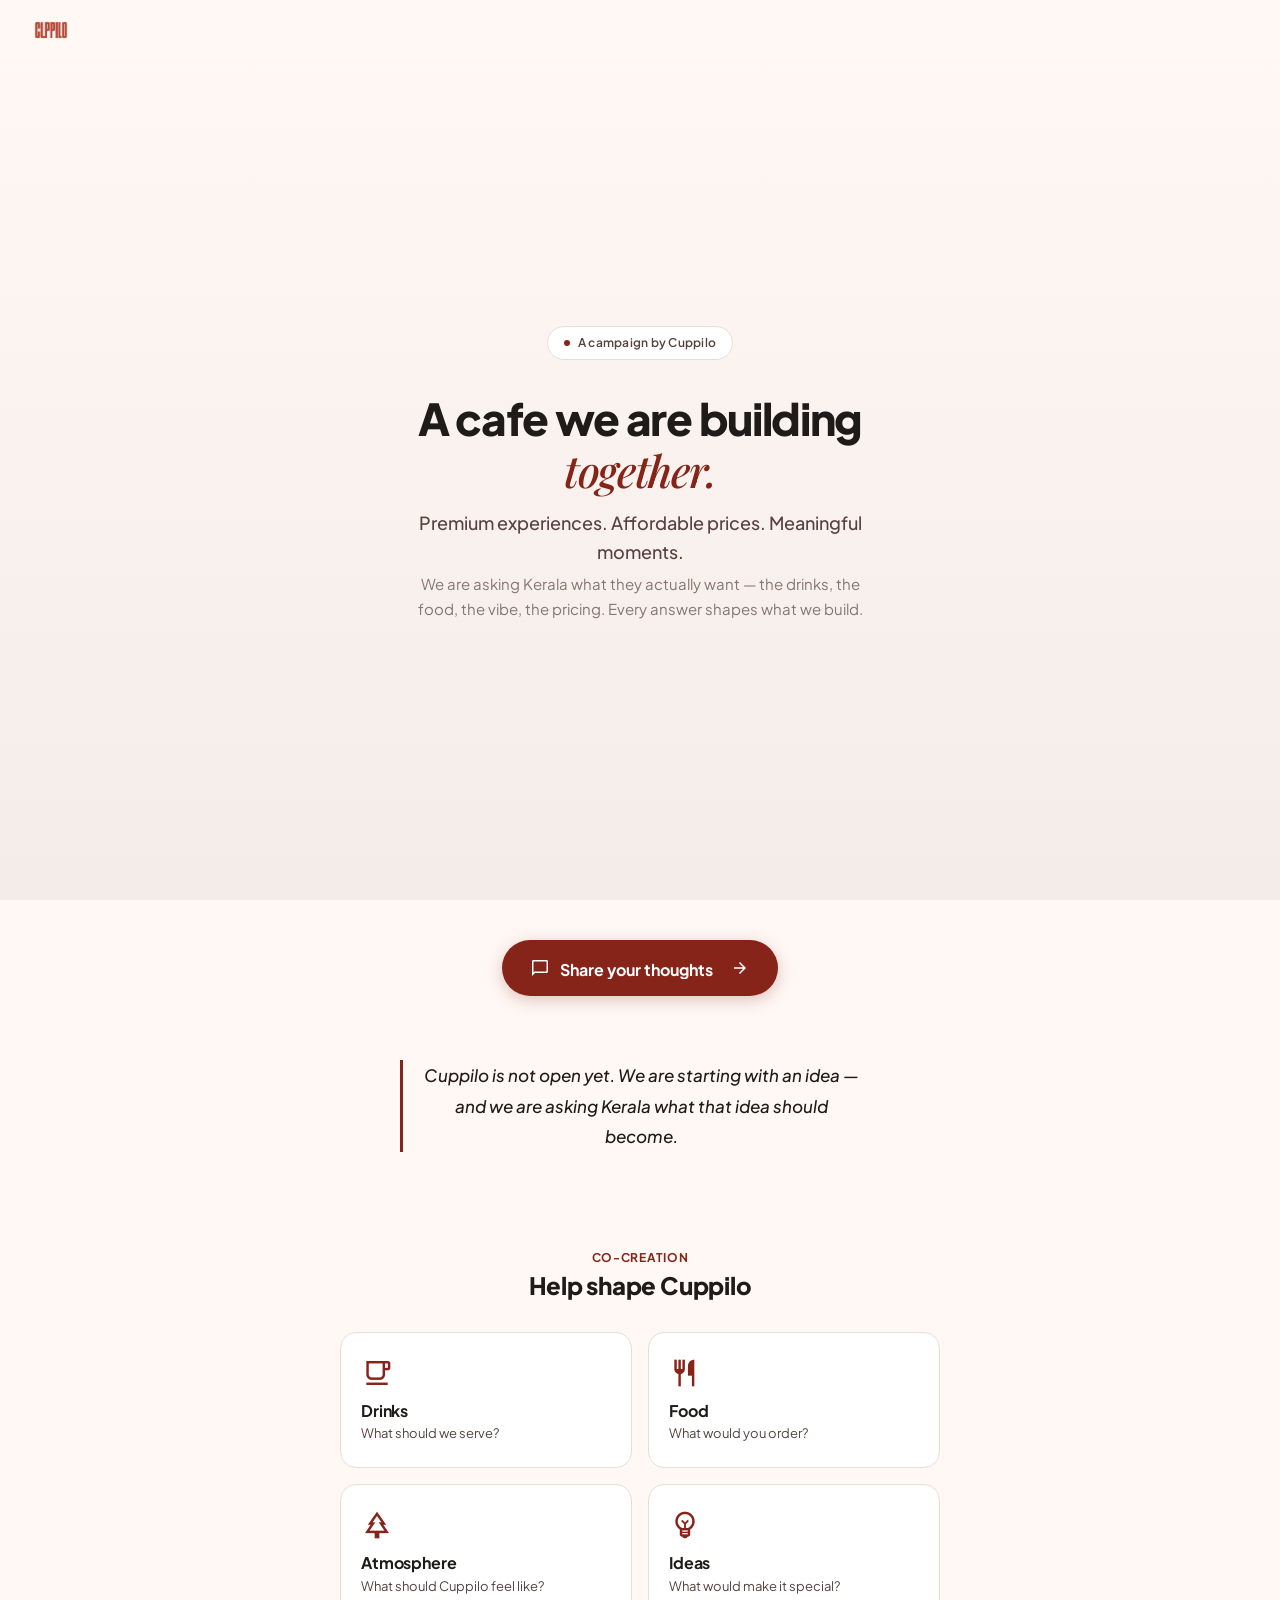
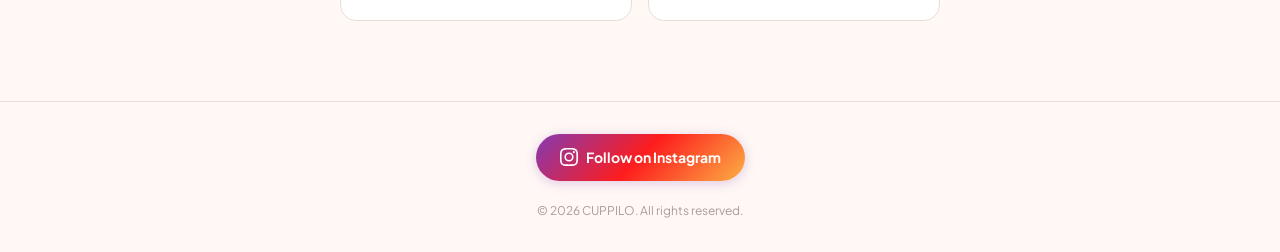
==== index.html @ 625828f6 "Add rotating CTA button, replace all emojis with Material Symbols - Rotating text CTA between hero a" ====
<!DOCTYPE html>
<html lang="en">
<head>
  <meta charset="utf-8"/>
  <meta name="viewport" content="width=device-width, initial-scale=1.0"/>
  <title>CUPPILO — A cafe we are building together</title>
  <meta name="description" content="Cuppilo is not open yet. We are building Kerala's first community-shaped cafe. Share your idea in 2 minutes."/>
  <meta name="robots" content="index, follow"/>
  <link rel="canonical" href="https://cuppilo.in/"/>
  <meta name="theme-color" content="#872419"/>
  <link rel="icon" type="image/svg+xml" href="img/favicon.svg"/>
  <meta property="og:type" content="website"/>
  <meta property="og:url" content="https://cuppilo.in/"/>
  <meta property="og:title" content="CUPPILO — A cafe we are building together"/>
  <meta property="og:description" content="We are building Kerala's first community-shaped cafe. Share your idea in 2 minutes."/>
  <meta property="og:site_name" content="CUPPILO"/>
  <meta name="twitter:card" content="summary"/>
  <link rel="stylesheet" href="css/styles.css"/>

  <!-- Google Analytics 4 — Replace G-XXXXXXXXXX with your GA4 Measurement ID -->
  <!-- <script async src="https://www.googletagmanager.com/gtag/js?id=G-XXXXXXXXXX"></script>
  <script>
    window.dataLayer = window.dataLayer || [];
    function gtag(){dataLayer.push(arguments);}
    gtag('js', new Date());
    gtag('config', 'G-XXXXXXXXXX');
  </script> -->
</head>
<body>

  <header class="topbar">
    <img src="img/logo.png" alt="CUPPILO" class="topbar-logo"/>
  </header>

  <main>
    <!-- HERO -->
    <section class="hero">
      <div class="hero-inner">
        <div class="hero-badge">
          <span class="dot"></span>
          A campaign by Cuppilo
        </div>
        <h1>A cafe we are building <span class="accent">together.</span></h1>
        <p class="hero-sub">Premium experiences. Affordable prices. Meaningful moments.</p>
        <p class="hero-tagline">We are asking Kerala what they actually want — the drinks, the food, the vibe, the pricing. Every answer shapes what we build.</p>
      </div>
    </section>

    <!-- CTA ROTATE -->
    <section class="cta-section">
      <div class="container">
        <a href="#" class="cta-btn" id="cta-btn" target="_blank" rel="noopener">
          <span class="material-symbols-outlined cta-icon" id="cta-icon">lightbulb</span>
          <span class="cta-text-wrap">
            <span class="cta-text active" data-icon="lightbulb">Share your ideas</span>
            <span class="cta-text" data-icon="chat_bubble">Share your thoughts</span>
            <span class="cta-text" data-icon="timer">Complete in 2 min</span>
          </span>
          <span class="material-symbols-outlined cta-arrow">arrow_forward</span>
        </a>
      </div>
    </section>

    <!-- WHY -->
    <section class="why">
      <div class="container">
        <div class="why-quote">
          <blockquote>Cuppilo is not open yet. We are starting with an idea — and we are asking Kerala what that idea should become.</blockquote>
        </div>
      </div>
    </section>

    <!-- HELP SHAPE IT -->
    <section class="cards">
      <div class="container">
        <div class="cards-header">
          <span>Co-Creation</span>
          <h2>Help shape Cuppilo</h2>
        </div>
        <div class="cards-grid">
          <div class="card">
            <span class="material-symbols-outlined card-icon">local_cafe</span>
            <h3>Drinks</h3>
            <p>What should we serve?</p>
          </div>
          <div class="card">
            <span class="material-symbols-outlined card-icon">restaurant</span>
            <h3>Food</h3>
            <p>What would you order?</p>
          </div>
          <div class="card">
            <span class="material-symbols-outlined card-icon">park</span>
            <h3>Atmosphere</h3>
            <p>What should Cuppilo feel like?</p>
          </div>
          <div class="card">
            <span class="material-symbols-outlined card-icon">emoji_objects</span>
            <h3>Ideas</h3>
            <p>What would make it special?</p>
          </div>
        </div>
      </div>
    </section>
  </main>

  <footer class="footer">
    <div class="container">
      <a href="https://www.instagram.com/cuppilo.campaign" class="footer-insta" target="_blank" rel="noopener">
        <svg viewBox="0 0 24 24" xmlns="http://www.w3.org/2000/svg"><path d="M12 2.163c3.204 0 3.584.012 4.85.07 3.252.148 4.771 1.691 4.919 4.919.058 1.265.069 1.645.069 4.849 0 3.205-.012 3.584-.069 4.849-.149 3.225-1.664 4.771-4.919 4.919-1.266.058-1.644.07-4.85.07-3.204 0-3.584-.012-4.849-.07-3.26-.149-4.771-1.699-4.919-4.92-.058-1.265-.07-1.644-.07-4.849 0-3.204.013-3.583.07-4.849.149-3.227 1.664-4.771 4.919-4.919 1.266-.057 1.645-.069 4.849-.069zM12 0C8.741 0 8.333.014 7.053.072 2.695.272.273 2.69.073 7.052.014 8.333 0 8.741 0 12c0 3.259.014 3.668.072 4.948.2 4.358 2.618 6.78 6.98 6.98C8.333 23.986 8.741 24 12 24c3.259 0 3.668-.014 4.948-.072 4.354-.2 6.782-2.618 6.979-6.98.059-1.28.073-1.689.073-4.948 0-3.259-.014-3.667-.072-4.947-.196-4.354-2.617-6.78-6.979-6.98C15.668.014 15.259 0 12 0zm0 5.838a6.162 6.162 0 100 12.324 6.162 6.162 0 000-12.324zM12 16a4 4 0 110-8 4 4 0 010 8zm6.406-11.845a1.44 1.44 0 100 2.881 1.44 1.44 0 000-2.881z"/></svg>
        Follow on Instagram
      </a>
      <p>&copy; 2026 CUPPILO. All rights reserved.</p>
    </div>
  </footer>

  <script>
    (function(){
      var phrases = document.querySelectorAll('.cta-text');
      var iconEl = document.getElementById('cta-icon');
      var current = 0;

      setInterval(function(){
        phrases[current].classList.remove('active');
        current = (current + 1) % phrases.length;
        phrases[current].classList.add('active');
        iconEl.textContent = phrases[current].getAttribute('data-icon');
      }, 2500);
    })();
  </script>

</body>
</html>
---- css/styles.css ----
/* CUPPILO Campaign — Landing Page Styles */
@import url('https://fonts.googleapis.com/css2?family=Playfair+Display:ital,wght@0,400;0,500;0,600;0,700;1,400;1,500&family=Plus+Jakarta+Sans:wght@400;500;600;700;800&display=swap');
@import url('https://fonts.googleapis.com/css2?family=Material+Symbols+Outlined:opsz,wght,FILL,GRAD@20..48,100..700,0..1,-50..200&display=swap');

*,*::before,*::after{box-sizing:border-box;margin:0;padding:0}
html{scroll-behavior:smooth;-webkit-text-size-adjust:100%}
body{font-family:'Plus Jakarta Sans',system-ui,sans-serif;line-height:1.6;-webkit-font-smoothing:antialiased;overflow-x:hidden;background:#fff8f5;color:#1e1b19}

:root{
  --primary:#872419;
  --primary-dark:#6d1d14;
  --cream:#F7F1E8;
  --brass:#D9A441;
  --charcoal:#1e1b19;
  --muted:#E7DFD5;
  --surface:#fff8f5;
  --surface-card:#ffffff;
  --on-p:#ffffff;
  --on-s:#1e1b19;
  --on-sv:#57423e;
}

h1,h2,h3{font-weight:700;letter-spacing:-0.01em;line-height:1.2}

.container{max-width:640px;margin:0 auto;padding:0 1.25rem}

/* ── TOP BAR ── */
.topbar{position:fixed;top:0;left:0;right:0;z-index:50;padding:1rem 1.25rem;display:flex;align-items:center;background:rgba(255,248,245,.85);backdrop-filter:blur(16px);-webkit-backdrop-filter:blur(16px)}
.topbar-logo{height:28px;width:auto}

/* ── HERO ── */
.hero{min-height:100vh;display:flex;align-items:center;justify-content:center;text-align:center;padding:5rem 1.25rem 2rem;background:linear-gradient(180deg,#fff8f5 0%,#f4ece8 100%)}
.hero-inner{max-width:480px;width:100%}
.hero-badge{display:inline-flex;align-items:center;gap:.5rem;padding:.375rem 1rem;border-radius:9999px;background:var(--surface-card);border:1px solid var(--muted);font-size:.75rem;font-weight:600;color:var(--on-sv);margin-bottom:2rem;letter-spacing:.02em}
.hero-badge .dot{width:6px;height:6px;border-radius:50%;background:var(--primary);animation:pulse 2s infinite}
@keyframes pulse{0%,100%{opacity:1}50%{opacity:.4}}
.hero h1{font-size:2.75rem;font-weight:800;letter-spacing:-.03em;color:var(--charcoal);margin-bottom:.75rem}
.hero h1 .accent{font-family:'Playfair Display',serif;font-style:italic;font-weight:500;color:var(--primary)}
.hero-sub{font-size:1.125rem;font-weight:500;color:var(--on-sv);margin-bottom:.25rem}
.hero-tagline{font-size:.9375rem;color:var(--on-sv);opacity:.7;line-height:1.7}

/* ── CTA ROTATE ── */
.cta-section{padding:2.5rem 1.25rem 1rem;text-align:center}
.cta-btn{display:inline-flex;align-items:center;gap:.625rem;padding:.875rem 1.75rem;border-radius:9999px;background:var(--primary);color:var(--on-p);font-weight:700;font-size:1rem;text-decoration:none;cursor:pointer;border:none;transition:all .2s;box-shadow:0 4px 16px rgba(135,36,25,.25);min-height:56px;font-family:inherit;position:relative;overflow:hidden}
.cta-btn:hover{background:var(--primary-dark);box-shadow:0 6px 24px rgba(135,36,25,.35);transform:translateY(-1px)}
.cta-btn:active{transform:scale(.97)}
.cta-icon{font-size:20px;transition:opacity .3s}
.cta-text-wrap{position:relative;height:1.4em;overflow:hidden;min-width:160px;text-align:left}
.cta-text{position:absolute;left:0;top:0;white-space:nowrap;opacity:0;transform:translateY(8px);transition:all .4s ease}
.cta-text.active{opacity:1;transform:translateY(0)}
.cta-arrow{font-size:20px}

/* ── WHY SECTION ── */
.why{padding:3rem 1.25rem;text-align:center}
.why-quote{position:relative;max-width:480px;margin:0 auto}
.why-quote blockquote{font-size:1.0625rem;font-weight:500;color:var(--on-s);line-height:1.8;font-style:italic;padding:0 1.25rem;border-left:3px solid var(--primary)}

/* ── CARDS SECTION ── */
.cards{padding:3rem 1.25rem 5rem}
.cards-header{text-align:center;margin-bottom:2rem}
.cards-header span{font-size:.75rem;font-weight:700;text-transform:uppercase;letter-spacing:.06em;color:var(--primary);display:block;margin-bottom:.25rem}
.cards-header h2{font-size:1.5rem;font-weight:800;color:var(--charcoal)}
.cards-grid{display:grid;grid-template-columns:1fr 1fr;gap:1rem}
.card{background:var(--surface-card);border-radius:1rem;padding:1.5rem 1.25rem;border:1px solid var(--muted);text-align:left;transition:all .3s}
.card:hover{box-shadow:0 8px 24px rgba(135,36,25,.1);transform:translateY(-2px)}
.card-icon{font-size:2rem;margin-bottom:.75rem;color:var(--primary);display:block}
.card h3{font-size:1rem;font-weight:700;color:var(--charcoal);margin-bottom:.25rem}
.card p{font-size:.8125rem;color:var(--on-sv);line-height:1.5}

/* ── FOOTER ── */
.footer{padding:2rem 1.25rem;text-align:center;border-top:1px solid var(--muted)}
.footer-insta{display:inline-flex;align-items:center;gap:.5rem;padding:.75rem 1.5rem;border-radius:9999px;background:linear-gradient(135deg,#833ab4,#fd1d1d,#fcb045);color:#fff;font-weight:700;font-size:.875rem;text-decoration:none;transition:all .2s;box-shadow:0 2px 12px rgba(131,58,180,.25)}
.footer-insta:hover{transform:translateY(-2px);box-shadow:0 4px 20px rgba(131,58,180,.35)}
.footer-insta svg{width:18px;height:18px;fill:#fff;flex-shrink:0}
.footer p{font-size:.75rem;color:var(--on-sv);opacity:.5;margin-top:1.25rem}

/* ── RESPONSIVE ── */
@media(max-width:480px){
  .hero{padding-top:4rem}
  .hero h1{font-size:2.25rem}
  .cards-grid{grid-template-columns:1fr}
  .cta-text-wrap{min-width:140px}
}
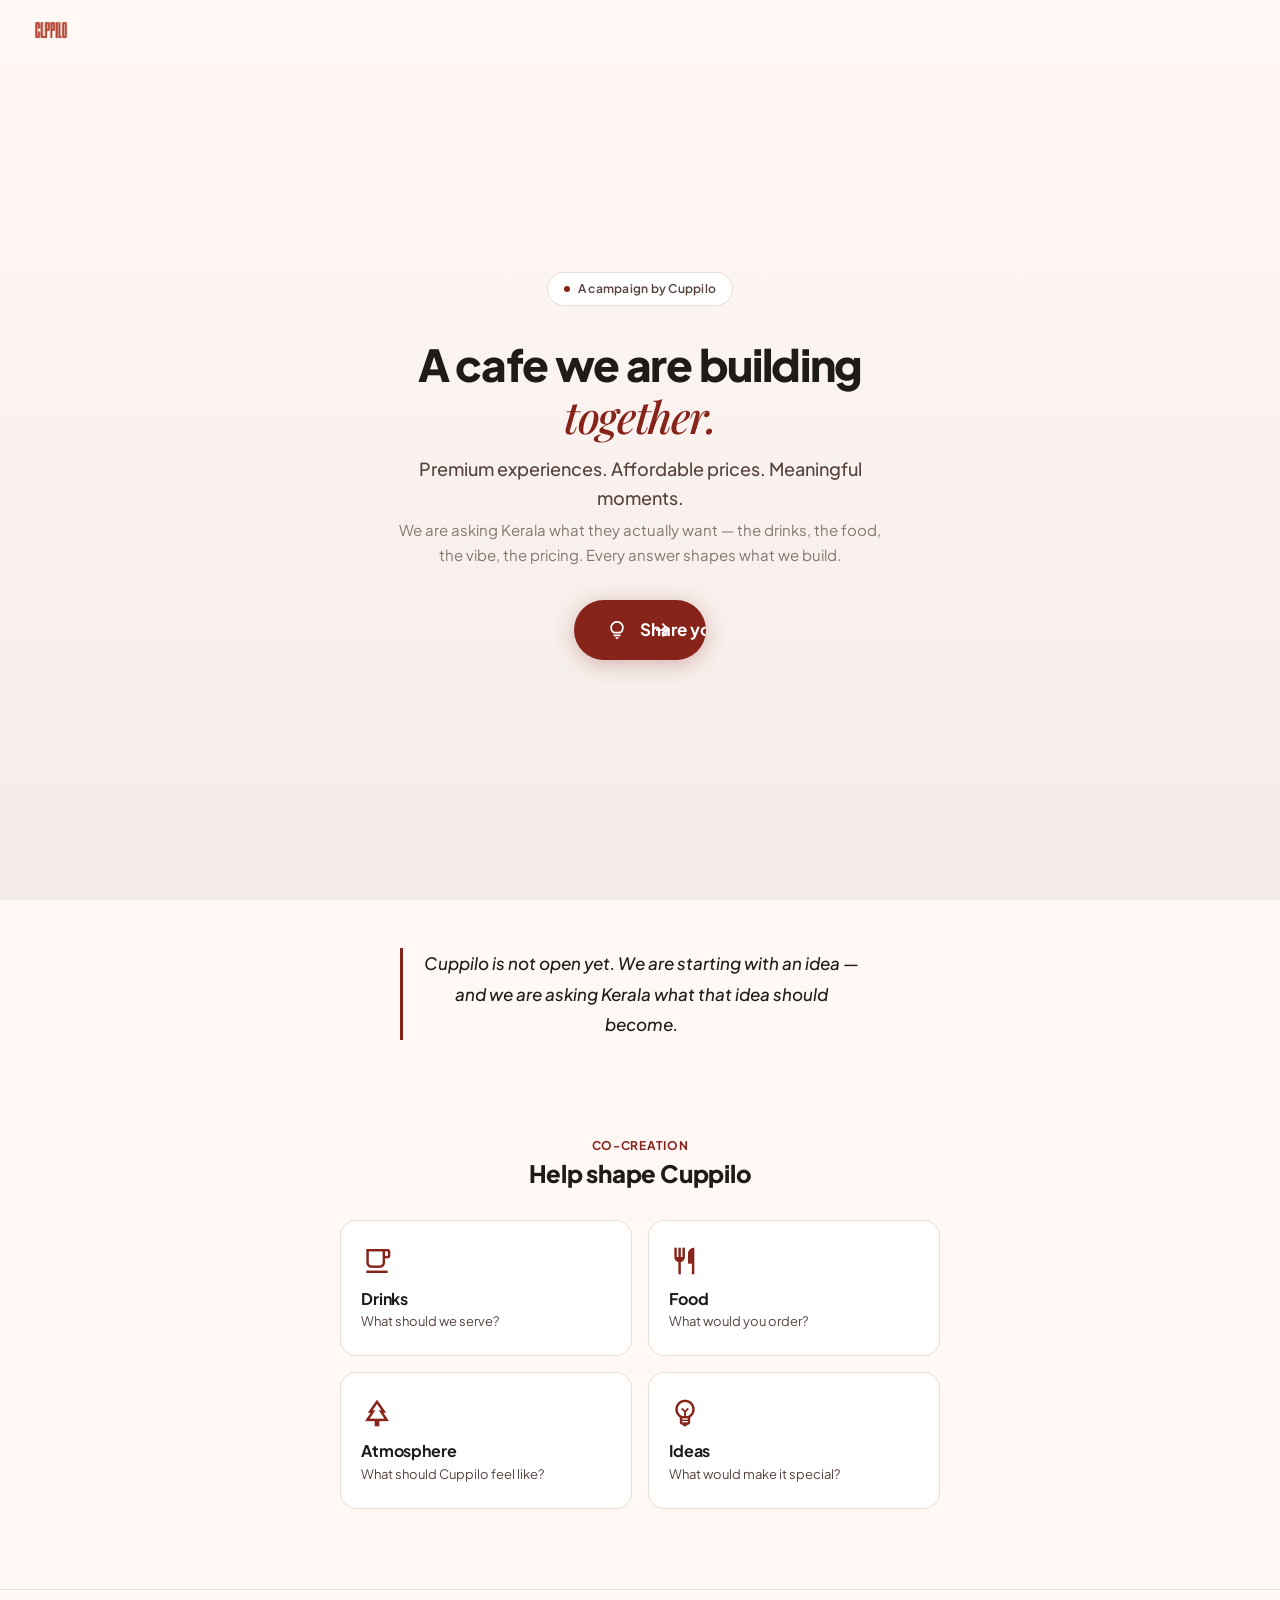
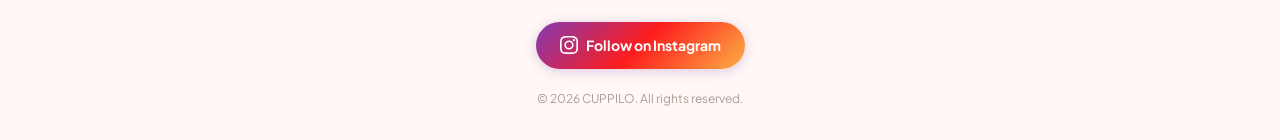
==== commit 873805e3: "Move CTA button under hero, increase button size, fix text overflow - CTA button now sits directly i" ====
--- a/index.html
+++ b/index.html
@@ -43,12 +43,6 @@
         <h1>A cafe we are building <span class="accent">together.</span></h1>
         <p class="hero-sub">Premium experiences. Affordable prices. Meaningful moments.</p>
         <p class="hero-tagline">We are asking Kerala what they actually want — the drinks, the food, the vibe, the pricing. Every answer shapes what we build.</p>
-      </div>
-    </section>
-
-    <!-- CTA ROTATE -->
-    <section class="cta-section">
-      <div class="container">
         <a href="#" class="cta-btn" id="cta-btn" target="_blank" rel="noopener">
           <span class="material-symbols-outlined cta-icon" id="cta-icon">lightbulb</span>
           <span class="cta-text-wrap">
--- a/css/styles.css
+++ b/css/styles.css
@@ -29,26 +29,25 @@
 .topbar-logo{height:28px;width:auto}
 
 /* ── HERO ── */
-.hero{min-height:100vh;display:flex;align-items:center;justify-content:center;text-align:center;padding:5rem 1.25rem 2rem;background:linear-gradient(180deg,#fff8f5 0%,#f4ece8 100%)}
-.hero-inner{max-width:480px;width:100%}
+.hero{min-height:100vh;display:flex;align-items:center;justify-content:center;text-align:center;padding:5rem 1.25rem 3rem;background:linear-gradient(180deg,#fff8f5 0%,#f4ece8 100%)}
+.hero-inner{max-width:500px;width:100%}
 .hero-badge{display:inline-flex;align-items:center;gap:.5rem;padding:.375rem 1rem;border-radius:9999px;background:var(--surface-card);border:1px solid var(--muted);font-size:.75rem;font-weight:600;color:var(--on-sv);margin-bottom:2rem;letter-spacing:.02em}
 .hero-badge .dot{width:6px;height:6px;border-radius:50%;background:var(--primary);animation:pulse 2s infinite}
 @keyframes pulse{0%,100%{opacity:1}50%{opacity:.4}}
 .hero h1{font-size:2.75rem;font-weight:800;letter-spacing:-.03em;color:var(--charcoal);margin-bottom:.75rem}
 .hero h1 .accent{font-family:'Playfair Display',serif;font-style:italic;font-weight:500;color:var(--primary)}
 .hero-sub{font-size:1.125rem;font-weight:500;color:var(--on-sv);margin-bottom:.25rem}
-.hero-tagline{font-size:.9375rem;color:var(--on-sv);opacity:.7;line-height:1.7}
+.hero-tagline{font-size:.9375rem;color:var(--on-sv);opacity:.7;line-height:1.7;margin-bottom:2rem}
 
 /* ── CTA ROTATE ── */
-.cta-section{padding:2.5rem 1.25rem 1rem;text-align:center}
-.cta-btn{display:inline-flex;align-items:center;gap:.625rem;padding:.875rem 1.75rem;border-radius:9999px;background:var(--primary);color:var(--on-p);font-weight:700;font-size:1rem;text-decoration:none;cursor:pointer;border:none;transition:all .2s;box-shadow:0 4px 16px rgba(135,36,25,.25);min-height:56px;font-family:inherit;position:relative;overflow:hidden}
-.cta-btn:hover{background:var(--primary-dark);box-shadow:0 6px 24px rgba(135,36,25,.35);transform:translateY(-1px)}
+.cta-btn{display:inline-flex;align-items:center;gap:.75rem;padding:1rem 2rem;border-radius:9999px;background:var(--primary);color:var(--on-p);font-weight:700;font-size:1.0625rem;text-decoration:none;cursor:pointer;border:none;transition:all .2s;box-shadow:0 4px 20px rgba(135,36,25,.3);min-height:60px;font-family:inherit;position:relative;overflow:hidden}
+.cta-btn:hover{background:var(--primary-dark);box-shadow:0 6px 28px rgba(135,36,25,.4);transform:translateY(-2px)}
 .cta-btn:active{transform:scale(.97)}
-.cta-icon{font-size:20px;transition:opacity .3s}
-.cta-text-wrap{position:relative;height:1.4em;overflow:hidden;min-width:160px;text-align:left}
-.cta-text{position:absolute;left:0;top:0;white-space:nowrap;opacity:0;transform:translateY(8px);transition:all .4s ease}
-.cta-text.active{opacity:1;transform:translateY(0)}
-.cta-arrow{font-size:20px}
+.cta-icon{font-size:22px;transition:opacity .3s;flex-shrink:0}
+.cta-text-wrap{position:relative;height:1.5em;overflow:visible;display:flex;align-items:center}
+.cta-text{position:absolute;left:0;top:50%;white-space:nowrap;opacity:0;transform:translateY(-50%) translateY(10px);transition:all .4s ease;font-size:1.0625rem}
+.cta-text.active{opacity:1;transform:translateY(-50%) translateY(0)}
+.cta-arrow{font-size:22px;flex-shrink:0}
 
 /* ── WHY SECTION ── */
 .why{padding:3rem 1.25rem;text-align:center}
@@ -79,5 +78,6 @@
   .hero{padding-top:4rem}
   .hero h1{font-size:2.25rem}
   .cards-grid{grid-template-columns:1fr}
-  .cta-text-wrap{min-width:140px}
+  .cta-btn{padding:.875rem 1.5rem;font-size:1rem;min-height:56px}
+  .cta-icon,.cta-arrow{font-size:20px}
 }
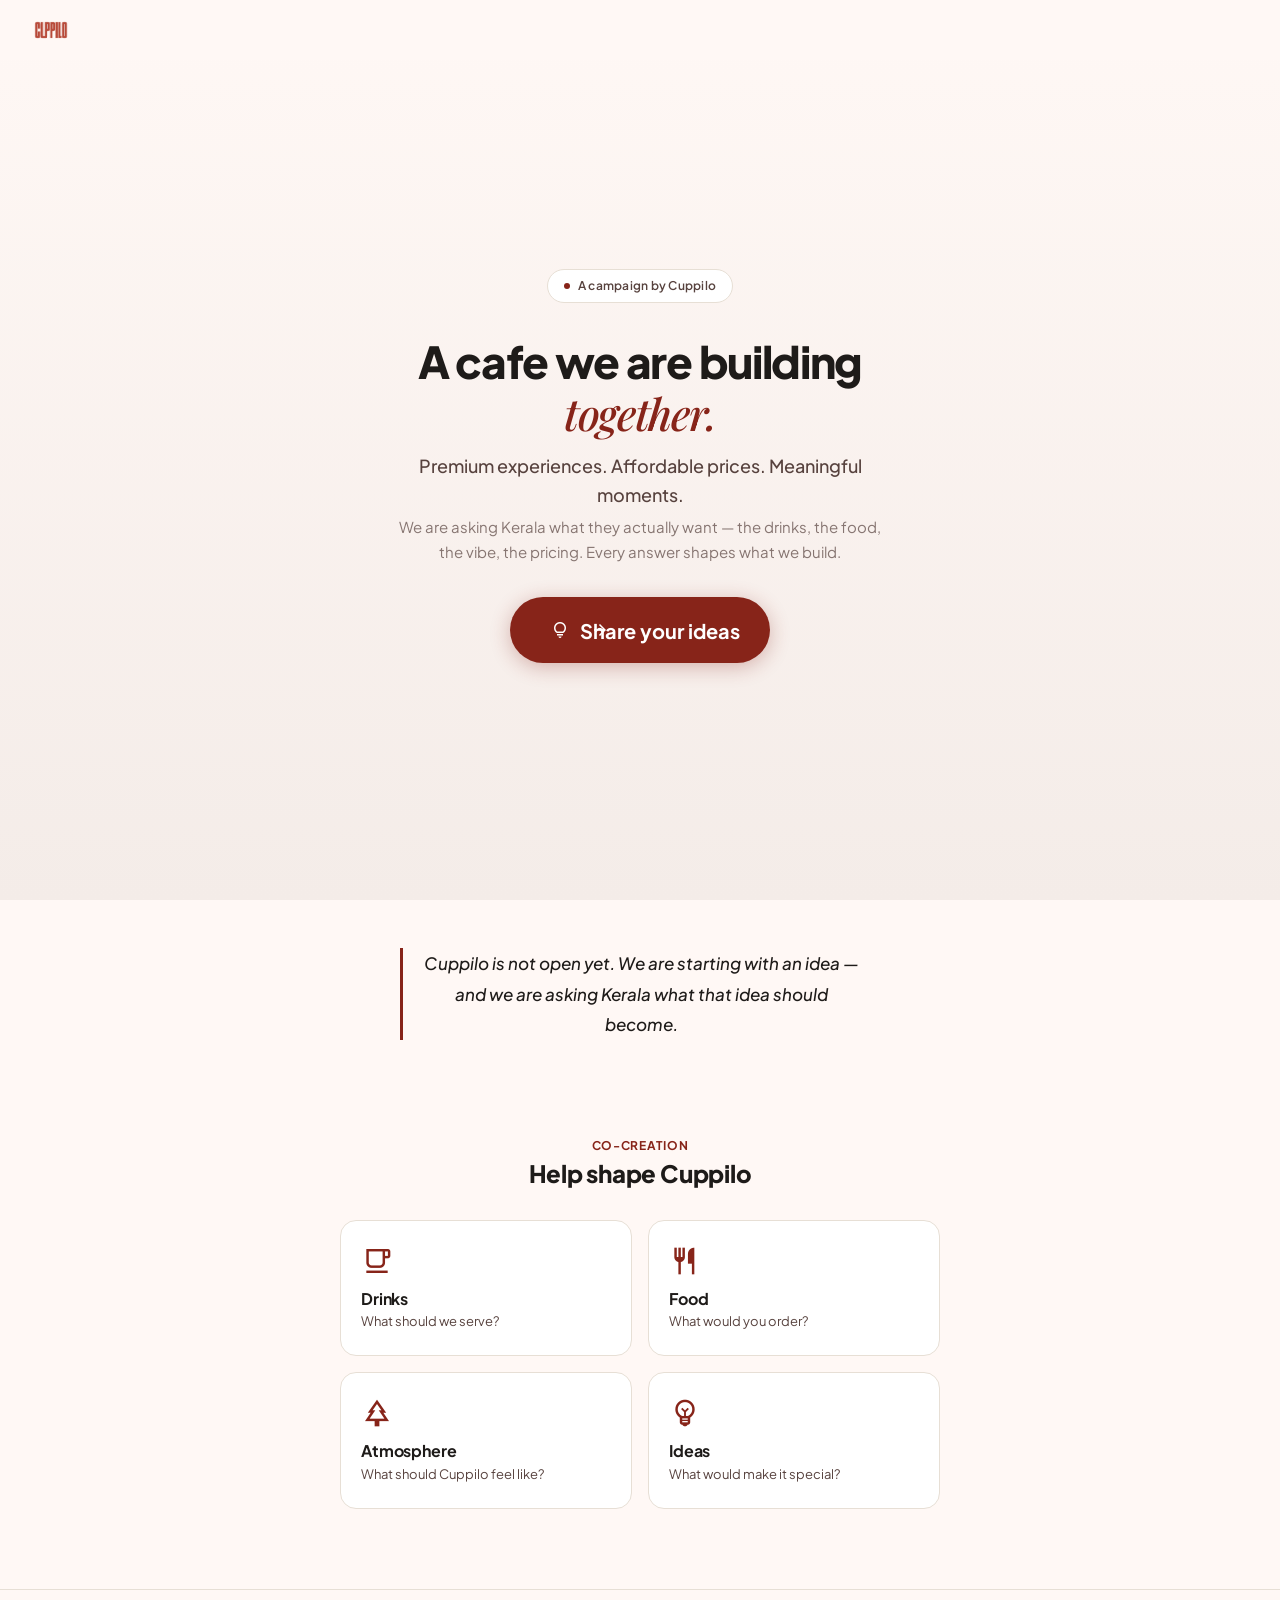
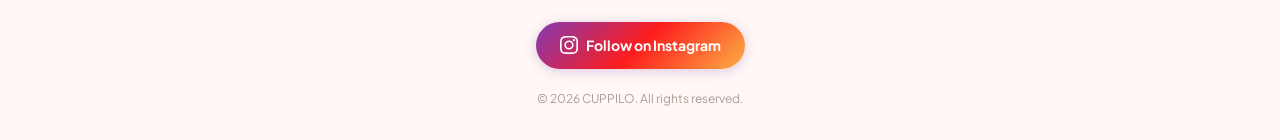
==== commit 05a6ad8a: "Add native multi-step form, admin dashboard, and Google Apps Script - 5-step form overlay: About You" ====
--- a/index.html
+++ b/index.html
@@ -16,15 +16,6 @@
   <meta property="og:site_name" content="CUPPILO"/>
   <meta name="twitter:card" content="summary"/>
   <link rel="stylesheet" href="css/styles.css"/>
-
-  <!-- Google Analytics 4 — Replace G-XXXXXXXXXX with your GA4 Measurement ID -->
-  <!-- <script async src="https://www.googletagmanager.com/gtag/js?id=G-XXXXXXXXXX"></script>
-  <script>
-    window.dataLayer = window.dataLayer || [];
-    function gtag(){dataLayer.push(arguments);}
-    gtag('js', new Date());
-    gtag('config', 'G-XXXXXXXXXX');
-  </script> -->
 </head>
 <body>
 
@@ -43,7 +34,7 @@
         <h1>A cafe we are building <span class="accent">together.</span></h1>
         <p class="hero-sub">Premium experiences. Affordable prices. Meaningful moments.</p>
         <p class="hero-tagline">We are asking Kerala what they actually want — the drinks, the food, the vibe, the pricing. Every answer shapes what we build.</p>
-        <a href="#" class="cta-btn" id="cta-btn" target="_blank" rel="noopener">
+        <button class="cta-btn" id="cta-btn" onclick="openForm()" type="button">
           <span class="material-symbols-outlined cta-icon" id="cta-icon">lightbulb</span>
           <span class="cta-text-wrap">
             <span class="cta-text active" data-icon="lightbulb">Share your ideas</span>
@@ -51,7 +42,7 @@
             <span class="cta-text" data-icon="timer">Complete in 2 min</span>
           </span>
           <span class="material-symbols-outlined cta-arrow">arrow_forward</span>
-        </a>
+        </button>
       </div>
     </section>
 
@@ -107,12 +98,172 @@
     </div>
   </footer>
 
+  <!-- ═══════════════════════════════════════════ -->
+  <!-- FORM OVERLAY                               -->
+  <!-- ═══════════════════════════════════════════ -->
+  <div class="form-overlay" id="formOverlay">
+    <div class="form-panel">
+      <!-- TOPBAR -->
+      <div class="form-topbar">
+        <button class="form-close" onclick="closeForm()" type="button" aria-label="Close form">
+          <span class="material-symbols-outlined">close</span>
+        </button>
+        <span class="form-topbar-title">CUPPILO</span>
+        <div style="width:40px"></div>
+      </div>
+
+      <!-- PROGRESS -->
+      <div class="form-progress">
+        <div class="form-progress-fill" id="progressFill"></div>
+      </div>
+
+      <!-- SCROLLABLE BODY -->
+      <div class="form-body">
+
+        <!-- STEP 1 — About You -->
+        <div class="form-step active" data-step="1">
+          <div class="form-step-head">
+            <span class="material-symbols-outlined form-step-icon">person</span>
+            <h2>About You</h2>
+            <p>Tell us a little about yourself</p>
+          </div>
+
+          <div class="form-field">
+            <label>Your name</label>
+            <input type="text" class="form-input" id="inputName" placeholder="Enter your name" required/>
+          </div>
+
+          <div class="form-field">
+            <label>How often do you visit cafes?</label>
+            <div class="form-options" data-field="frequency">
+              <button class="form-opt" type="button" data-value="Daily" onclick="selectSingle(this)">Daily</button>
+              <button class="form-opt" type="button" data-value="Few times a week" onclick="selectSingle(this)">Few times a week</button>
+              <button class="form-opt" type="button" data-value="Few times a month" onclick="selectSingle(this)">Few times a month</button>
+              <button class="form-opt" type="button" data-value="Rarely" onclick="selectSingle(this)">Rarely</button>
+            </div>
+          </div>
+        </div>
+
+        <!-- STEP 2 — Your Cafe -->
+        <div class="form-step" data-step="2">
+          <div class="form-step-head">
+            <span class="material-symbols-outlined form-step-icon">storefront</span>
+            <h2>Your Cafe</h2>
+            <p>What kind of cafe experience do you love?</p>
+          </div>
+
+          <div class="form-field">
+            <label>Favourite cafe style</label>
+            <div class="form-options" data-field="cafeType">
+              <button class="form-opt" type="button" data-value="Specialty Coffee" onclick="selectSingle(this)">Specialty Coffee</button>
+              <button class="form-opt" type="button" data-value="Traditional Kerala" onclick="selectSingle(this)">Traditional Kerala</button>
+              <button class="form-opt" type="button" data-value="Modern Fusion" onclick="selectSingle(this)">Modern Fusion</button>
+            </div>
+          </div>
+
+          <div class="form-field">
+            <label>Preferred atmosphere</label>
+            <div class="form-options" data-field="atmosphere">
+              <button class="form-opt" type="button" data-value="Quiet & Work-Friendly" onclick="selectSingle(this)">Quiet & Work-Friendly</button>
+              <button class="form-opt" type="button" data-value="Social & Lively" onclick="selectSingle(this)">Social & Lively</button>
+              <button class="form-opt" type="button" data-value="Cozy & Intimate" onclick="selectSingle(this)">Cozy & Intimate</button>
+              <button class="form-opt" type="button" data-value="Open Air & Veranda" onclick="selectSingle(this)">Open Air & Veranda</button>
+            </div>
+          </div>
+        </div>
+
+        <!-- STEP 3 — Menu -->
+        <div class="form-step" data-step="3">
+          <div class="form-step-head">
+            <span class="material-symbols-outlined form-step-icon">restaurant_menu</span>
+            <h2>Menu</h2>
+            <p>Pick everything you'd love to see on the menu</p>
+          </div>
+
+          <div class="form-field">
+            <label>Drinks <span class="label-hint">(pick all that apply)</span></label>
+            <div class="form-chips" data-field="drinks">
+              <button class="form-chip" type="button" data-value="Coffee" onclick="toggleChip(this)">Coffee</button>
+              <button class="form-chip" type="button" data-value="Tea" onclick="toggleChip(this)">Tea</button>
+              <button class="form-chip" type="button" data-value="Shakes" onclick="toggleChip(this)">Shakes</button>
+              <button class="form-chip" type="button" data-value="Juices" onclick="toggleChip(this)">Juices</button>
+              <button class="form-chip" type="button" data-value="Smoothies" onclick="toggleChip(this)">Smoothies</button>
+              <button class="form-chip" type="button" data-value="Cold Drinks" onclick="toggleChip(this)">Cold Drinks</button>
+            </div>
+          </div>
+
+          <div class="form-field">
+            <label>Food <span class="label-hint">(pick all that apply)</span></label>
+            <div class="form-chips" data-field="food">
+              <button class="form-chip" type="button" data-value="Pazham Pori" onclick="toggleChip(this)">Pazham Pori</button>
+              <button class="form-chip" type="button" data-value="Unniyappam" onclick="toggleChip(this)">Unniyappam</button>
+              <button class="form-chip" type="button" data-value="Puffs" onclick="toggleChip(this)">Puffs</button>
+              <button class="form-chip" type="button" data-value="Sandwiches" onclick="toggleChip(this)">Sandwiches</button>
+              <button class="form-chip" type="button" data-value="Fries" onclick="toggleChip(this)">Fries</button>
+              <button class="form-chip" type="button" data-value="Desserts" onclick="toggleChip(this)">Desserts</button>
+            </div>
+          </div>
+        </div>
+
+        <!-- STEP 4 — Pricing -->
+        <div class="form-step" data-step="4">
+          <div class="form-step-head">
+            <span class="material-symbols-outlined form-step-icon">payments</span>
+            <h2>Pricing</h2>
+            <p>What price range feels right for you?</p>
+          </div>
+
+          <div class="form-field">
+            <label>Preferred price range per item</label>
+            <div class="form-options" data-field="priceRange">
+              <button class="form-opt" type="button" data-value="Rs.40-80" onclick="selectSingle(this)">Rs.40–80</button>
+              <button class="form-opt" type="button" data-value="Rs.80-120" onclick="selectSingle(this)">Rs.80–120</button>
+              <button class="form-opt" type="button" data-value="Rs.120-160" onclick="selectSingle(this)">Rs.120–160</button>
+              <button class="form-opt" type="button" data-value="Rs.160+" onclick="selectSingle(this)">Rs.160+</button>
+            </div>
+          </div>
+        </div>
+
+        <!-- STEP 5 — Your Ideas -->
+        <div class="form-step" data-step="5">
+          <div class="form-step-head">
+            <span class="material-symbols-outlined form-step-icon">lightbulb</span>
+            <h2>Your Ideas</h2>
+            <p>What would make Cuppilo special to you?</p>
+          </div>
+
+          <div class="form-field">
+            <label>Tell us your idea</label>
+            <textarea class="form-textarea" id="inputIdeas" rows="4" placeholder="Share anything — a drink, a vibe, an experience..."></textarea>
+          </div>
+
+          <div class="form-field">
+            <label>Contact <span class="label-hint">(optional)</span></label>
+            <input type="text" class="form-input" id="inputContact" placeholder="Email or phone — so we can keep you posted"/>
+          </div>
+        </div>
+      </div>
+
+      <!-- NAV -->
+      <div class="form-nav">
+        <button class="btn-back" type="button" id="btnBack" onclick="prevStep()">
+          <span class="material-symbols-outlined">arrow_back</span>
+          Back
+        </button>
+        <button class="btn-next" type="button" id="btnNext" onclick="nextStep()">
+          Next
+          <span class="material-symbols-outlined">arrow_forward</span>
+        </button>
+      </div>
+    </div>
+  </div>
+
+  <!-- CTA text rotation -->
   <script>
     (function(){
       var phrases = document.querySelectorAll('.cta-text');
       var iconEl = document.getElementById('cta-icon');
       var current = 0;
-
       setInterval(function(){
         phrases[current].classList.remove('active');
         current = (current + 1) % phrases.length;
@@ -122,5 +273,144 @@
     })();
   </script>
 
+  <!-- FORM LOGIC -->
+  <script>
+    var currentStep = 1;
+    var totalSteps  = 5;
+
+    /* ── overlay open / close ── */
+    function openForm() {
+      var overlay = document.getElementById('formOverlay');
+      overlay.classList.add('open');
+      document.body.style.overflow = 'hidden';
+      currentStep = 1;
+      showStep(1);
+    }
+
+    function closeForm() {
+      var overlay = document.getElementById('formOverlay');
+      overlay.classList.remove('open');
+      document.body.style.overflow = '';
+    }
+
+    /* ── step navigation ── */
+    function showStep(n) {
+      var steps = document.querySelectorAll('.form-step');
+      steps.forEach(function(s){ s.classList.remove('active'); });
+      steps[n - 1].classList.add('active');
+
+      var back  = document.getElementById('btnBack');
+      var next  = document.getElementById('btnNext');
+
+      back.style.visibility = n === 1 ? 'hidden' : 'visible';
+
+      if (n === totalSteps) {
+        next.innerHTML = 'Submit <span class="material-symbols-outlined">check</span>';
+        next.onclick = submitForm;
+      } else {
+        next.innerHTML = 'Next <span class="material-symbols-outlined">arrow_forward</span>';
+        next.onclick = nextStep;
+      }
+
+      updateProgress(n);
+    }
+
+    function nextStep() {
+      if (currentStep === 1) {
+        var name = document.getElementById('inputName').value.trim();
+        if (!name) {
+          document.getElementById('inputName').focus();
+          document.getElementById('inputName').classList.add('shake');
+          setTimeout(function(){ document.getElementById('inputName').classList.remove('shake'); }, 500);
+          return;
+        }
+      }
+      if (currentStep < totalSteps) {
+        currentStep++;
+        showStep(currentStep);
+      }
+    }
+
+    function prevStep() {
+      if (currentStep > 1) {
+        currentStep--;
+        showStep(currentStep);
+      }
+    }
+
+    function updateProgress(n) {
+      var pct = ((n - 1) / (totalSteps - 1)) * 100;
+      document.getElementById('progressFill').style.width = pct + '%';
+    }
+
+    /* ── single-select option buttons ── */
+    function selectSingle(btn) {
+      var group = btn.closest('.form-options');
+      var opts  = group.querySelectorAll('.form-opt');
+      opts.forEach(function(o){ o.classList.remove('selected'); });
+      btn.classList.add('selected');
+    }
+
+    /* ── multi-select chips ── */
+    function toggleChip(btn) {
+      btn.classList.toggle('selected');
+    }
+
+    /* ── collect & submit ── */
+    function submitForm() {
+      var data = {};
+
+      // Step 1
+      data.name      = document.getElementById('inputName').value.trim();
+      data.frequency = getSingle('frequency') || '';
+
+      // Step 2
+      data.cafeType   = getSingle('cafeType') || '';
+      data.atmosphere = getSingle('atmosphere') || '';
+
+      // Step 3
+      data.drinks = getMulti('drinks').join(', ');
+      data.food   = getMulti('food').join(', ');
+
+      // Step 4
+      data.priceRange = getSingle('priceRange') || '';
+
+      // Step 5
+      data.ideas   = document.getElementById('inputIdeas').value.trim();
+      data.contact = document.getElementById('inputContact').value.trim();
+
+      // Timestamp
+      data.timestamp = new Date().toISOString();
+
+      // POST to Google Apps Script
+      var scriptUrl = 'YOUR_SCRIPT_URL';
+
+      fetch(scriptUrl, {
+        method: 'POST',
+        mode: 'no-cors',
+        headers: { 'Content-Type': 'application/json' },
+        body: JSON.stringify(data)
+      }).then(function() {
+        window.location.href = 'thank-you.html';
+      }).catch(function() {
+        window.location.href = 'thank-you.html';
+      });
+    }
+
+    function getSingle(field) {
+      var group = document.querySelector('[data-field="' + field + '"]');
+      if (!group) return null;
+      var sel = group.querySelector('.form-opt.selected');
+      return sel ? sel.getAttribute('data-value') : null;
+    }
+
+    function getMulti(field) {
+      var group = document.querySelector('[data-field="' + field + '"]');
+      if (!group) return [];
+      var chips = group.querySelectorAll('.form-chip.selected');
+      return Array.prototype.map.call(chips, function(c){ return c.getAttribute('data-value'); });
+    }
+  </script>
+
 </body>
 </html>
--- a/css/styles.css
+++ b/css/styles.css
@@ -40,14 +40,14 @@
 .hero-tagline{font-size:.9375rem;color:var(--on-sv);opacity:.7;line-height:1.7;margin-bottom:2rem}
 
 /* ── CTA ROTATE ── */
-.cta-btn{display:inline-flex;align-items:center;gap:.75rem;padding:1rem 2rem;border-radius:9999px;background:var(--primary);color:var(--on-p);font-weight:700;font-size:1.0625rem;text-decoration:none;cursor:pointer;border:none;transition:all .2s;box-shadow:0 4px 20px rgba(135,36,25,.3);min-height:60px;font-family:inherit;position:relative;overflow:hidden}
+.cta-btn{display:inline-flex;align-items:center;gap:.625rem;padding:18px 40px;border-radius:50px;background:var(--primary);color:var(--on-p);font-weight:700;font-size:20px;text-decoration:none;cursor:pointer;border:none;transition:all .2s;box-shadow:0 4px 20px rgba(135,36,25,.3);min-width:260px;font-family:inherit;position:relative;overflow:hidden}
 .cta-btn:hover{background:var(--primary-dark);box-shadow:0 6px 28px rgba(135,36,25,.4);transform:translateY(-2px)}
 .cta-btn:active{transform:scale(.97)}
-.cta-icon{font-size:22px;transition:opacity .3s;flex-shrink:0}
+.cta-icon{font-size:20px;transition:opacity .3s;flex-shrink:0}
 .cta-text-wrap{position:relative;height:1.5em;overflow:visible;display:flex;align-items:center}
-.cta-text{position:absolute;left:0;top:50%;white-space:nowrap;opacity:0;transform:translateY(-50%) translateY(10px);transition:all .4s ease;font-size:1.0625rem}
+.cta-text{position:absolute;left:0;top:50%;white-space:nowrap;opacity:0;transform:translateY(-50%) translateY(10px);transition:all .4s ease;font-size:20px}
 .cta-text.active{opacity:1;transform:translateY(-50%) translateY(0)}
-.cta-arrow{font-size:22px;flex-shrink:0}
+.cta-arrow{font-size:20px;flex-shrink:0}
 
 /* ── WHY SECTION ── */
 .why{padding:3rem 1.25rem;text-align:center}
@@ -73,6 +73,227 @@
 .footer-insta svg{width:18px;height:18px;fill:#fff;flex-shrink:0}
 .footer p{font-size:.75rem;color:var(--on-sv);opacity:.5;margin-top:1.25rem}
 
+/* ═══════════════════════════════════════════ */
+/* FORM OVERLAY                               */
+/* ═══════════════════════════════════════════ */
+.form-overlay{
+  position:fixed;
+  inset:0;
+  z-index:100;
+  background:rgba(30,27,25,.45);
+  backdrop-filter:blur(4px);
+  -webkit-backdrop-filter:blur(4px);
+  display:flex;
+  align-items:flex-end;
+  opacity:0;
+  pointer-events:none;
+  transition:opacity .35s ease;
+}
+.form-overlay.open{
+  opacity:1;
+  pointer-events:auto;
+}
+
+.form-panel{
+  width:100%;
+  max-height:100vh;
+  height:100vh;
+  background:var(--surface);
+  border-radius:1.5rem 1.5rem 0 0;
+  display:flex;
+  flex-direction:column;
+  transform:translateY(100%);
+  transition:transform .45s cubic-bezier(.22,1,.36,1);
+  overflow:hidden;
+}
+.form-overlay.open .form-panel{
+  transform:translateY(0);
+}
+
+/* ── form topbar ── */
+.form-topbar{
+  display:flex;
+  align-items:center;
+  justify-content:space-between;
+  padding:1rem 1.25rem;
+  flex-shrink:0;
+}
+.form-close{
+  width:40px;
+  height:40px;
+  border-radius:50%;
+  border:none;
+  background:var(--muted);
+  display:flex;
+  align-items:center;
+  justify-content:center;
+  cursor:pointer;
+  transition:background .2s;
+}
+.form-close:hover{background:#d6cfc6}
+.form-close .material-symbols-outlined{font-size:20px;color:var(--charcoal)}
+.form-topbar-title{font-size:.8125rem;font-weight:800;letter-spacing:.1em;color:var(--charcoal);text-transform:uppercase}
+
+/* ── progress bar ── */
+.form-progress{
+  width:100%;
+  height:3px;
+  background:var(--muted);
+  flex-shrink:0;
+}
+.form-progress-fill{
+  height:100%;
+  width:0%;
+  background:var(--primary);
+  border-radius:0 3px 3px 0;
+  transition:width .4s cubic-bezier(.22,1,.36,1);
+}
+
+/* ── scrollable body ── */
+.form-body{
+  flex:1;
+  overflow-y:auto;
+  padding:1.5rem 1.25rem 2rem;
+  -webkit-overflow-scrolling:touch;
+}
+
+/* ── step ── */
+.form-step{display:none}
+.form-step.active{display:block;animation:fadeUp .4s ease}
+@keyframes fadeUp{from{opacity:0;transform:translateY(16px)}to{opacity:1;transform:translateY(0)}}
+
+.form-step-head{margin-bottom:1.75rem}
+.form-step-icon{font-size:2rem;color:var(--primary);margin-bottom:.5rem;display:block}
+.form-step-head h2{font-size:1.375rem;font-weight:800;color:var(--charcoal);margin-bottom:.25rem}
+.form-step-head p{font-size:.875rem;color:var(--on-sv);opacity:.7}
+
+/* ── fields ── */
+.form-field{margin-bottom:1.5rem}
+.form-field label{display:block;font-size:.8125rem;font-weight:700;color:var(--charcoal);margin-bottom:.5rem}
+.label-hint{font-weight:400;color:var(--on-sv);opacity:.6}
+
+/* ── text input ── */
+.form-input{
+  width:100%;
+  padding:.875rem 1rem;
+  border:1.5px solid var(--muted);
+  border-radius:12px;
+  font-family:inherit;
+  font-size:.9375rem;
+  color:var(--charcoal);
+  background:var(--surface-card);
+  transition:border-color .2s,box-shadow .2s;
+  outline:none;
+}
+.form-input:focus{border-color:var(--primary);box-shadow:0 0 0 3px rgba(135,36,25,.1)}
+.form-input::placeholder{color:var(--on-sv);opacity:.4}
+.form-input.shake{animation:shake .4s ease}
+@keyframes shake{0%,100%{transform:translateX(0)}20%,60%{transform:translateX(-6px)}40%,80%{transform:translateX(6px)}}
+
+/* ── textarea ── */
+.form-textarea{
+  width:100%;
+  padding:.875rem 1rem;
+  border:1.5px solid var(--muted);
+  border-radius:12px;
+  font-family:inherit;
+  font-size:.9375rem;
+  color:var(--charcoal);
+  background:var(--surface-card);
+  resize:vertical;
+  min-height:100px;
+  transition:border-color .2s,box-shadow .2s;
+  outline:none;
+}
+.form-textarea:focus{border-color:var(--primary);box-shadow:0 0 0 3px rgba(135,36,25,.1)}
+.form-textarea::placeholder{color:var(--on-sv);opacity:.4}
+
+/* ── single-select option buttons ── */
+.form-options{display:grid;grid-template-columns:1fr 1fr;gap:.625rem}
+.form-opt{
+  padding:.75rem .875rem;
+  border:1.5px solid var(--muted);
+  border-radius:12px;
+  background:var(--surface-card);
+  font-family:inherit;
+  font-size:.8125rem;
+  font-weight:600;
+  color:var(--on-sv);
+  cursor:pointer;
+  transition:all .2s;
+  text-align:center;
+  line-height:1.3;
+}
+.form-opt:hover{border-color:var(--primary);color:var(--primary)}
+.form-opt.selected{
+  background:var(--primary);
+  border-color:var(--primary);
+  color:var(--on-p);
+  box-shadow:0 2px 8px rgba(135,36,25,.25);
+}
+
+/* ── multi-select chips ── */
+.form-chips{display:flex;flex-wrap:wrap;gap:.5rem}
+.form-chip{
+  padding:.5rem 1rem;
+  border:1.5px solid var(--muted);
+  border-radius:9999px;
+  background:var(--surface-card);
+  font-family:inherit;
+  font-size:.8125rem;
+  font-weight:600;
+  color:var(--on-sv);
+  cursor:pointer;
+  transition:all .2s;
+}
+.form-chip:hover{border-color:var(--primary);color:var(--primary)}
+.form-chip.selected{
+  background:var(--primary);
+  border-color:var(--primary);
+  color:var(--on-p);
+  box-shadow:0 2px 8px rgba(135,36,25,.2);
+}
+
+/* ── bottom nav ── */
+.form-nav{
+  display:flex;
+  gap:.75rem;
+  padding:1rem 1.25rem 1.5rem;
+  flex-shrink:0;
+  border-top:1px solid var(--muted);
+  background:var(--surface);
+}
+.form-nav button{
+  flex:1;
+  display:inline-flex;
+  align-items:center;
+  justify-content:center;
+  gap:.375rem;
+  padding:.875rem 1rem;
+  border-radius:12px;
+  font-family:inherit;
+  font-size:.9375rem;
+  font-weight:700;
+  cursor:pointer;
+  transition:all .2s;
+  border:none;
+}
+
+.btn-back{
+  background:transparent;
+  border:1.5px solid var(--muted)!important;
+  color:var(--on-sv);
+}
+.btn-back:hover{background:var(--muted)}
+
+.btn-next{
+  background:var(--primary);
+  color:var(--on-p);
+  box-shadow:0 4px 16px rgba(135,36,25,.3);
+}
+.btn-next:hover{background:var(--primary-dark);box-shadow:0 6px 24px rgba(135,36,25,.4);transform:translateY(-1px)}
+.btn-next:active{transform:scale(.97)}
+
 /* ── RESPONSIVE ── */
 @media(max-width:480px){
   .hero{padding-top:4rem}
@@ -80,4 +301,7 @@
   .cards-grid{grid-template-columns:1fr}
   .cta-btn{padding:.875rem 1.5rem;font-size:1rem;min-height:56px}
   .cta-icon,.cta-arrow{font-size:20px}
-}
+
+  .form-options{grid-template-columns:1fr}
+  .form-panel{border-radius:0}
+}
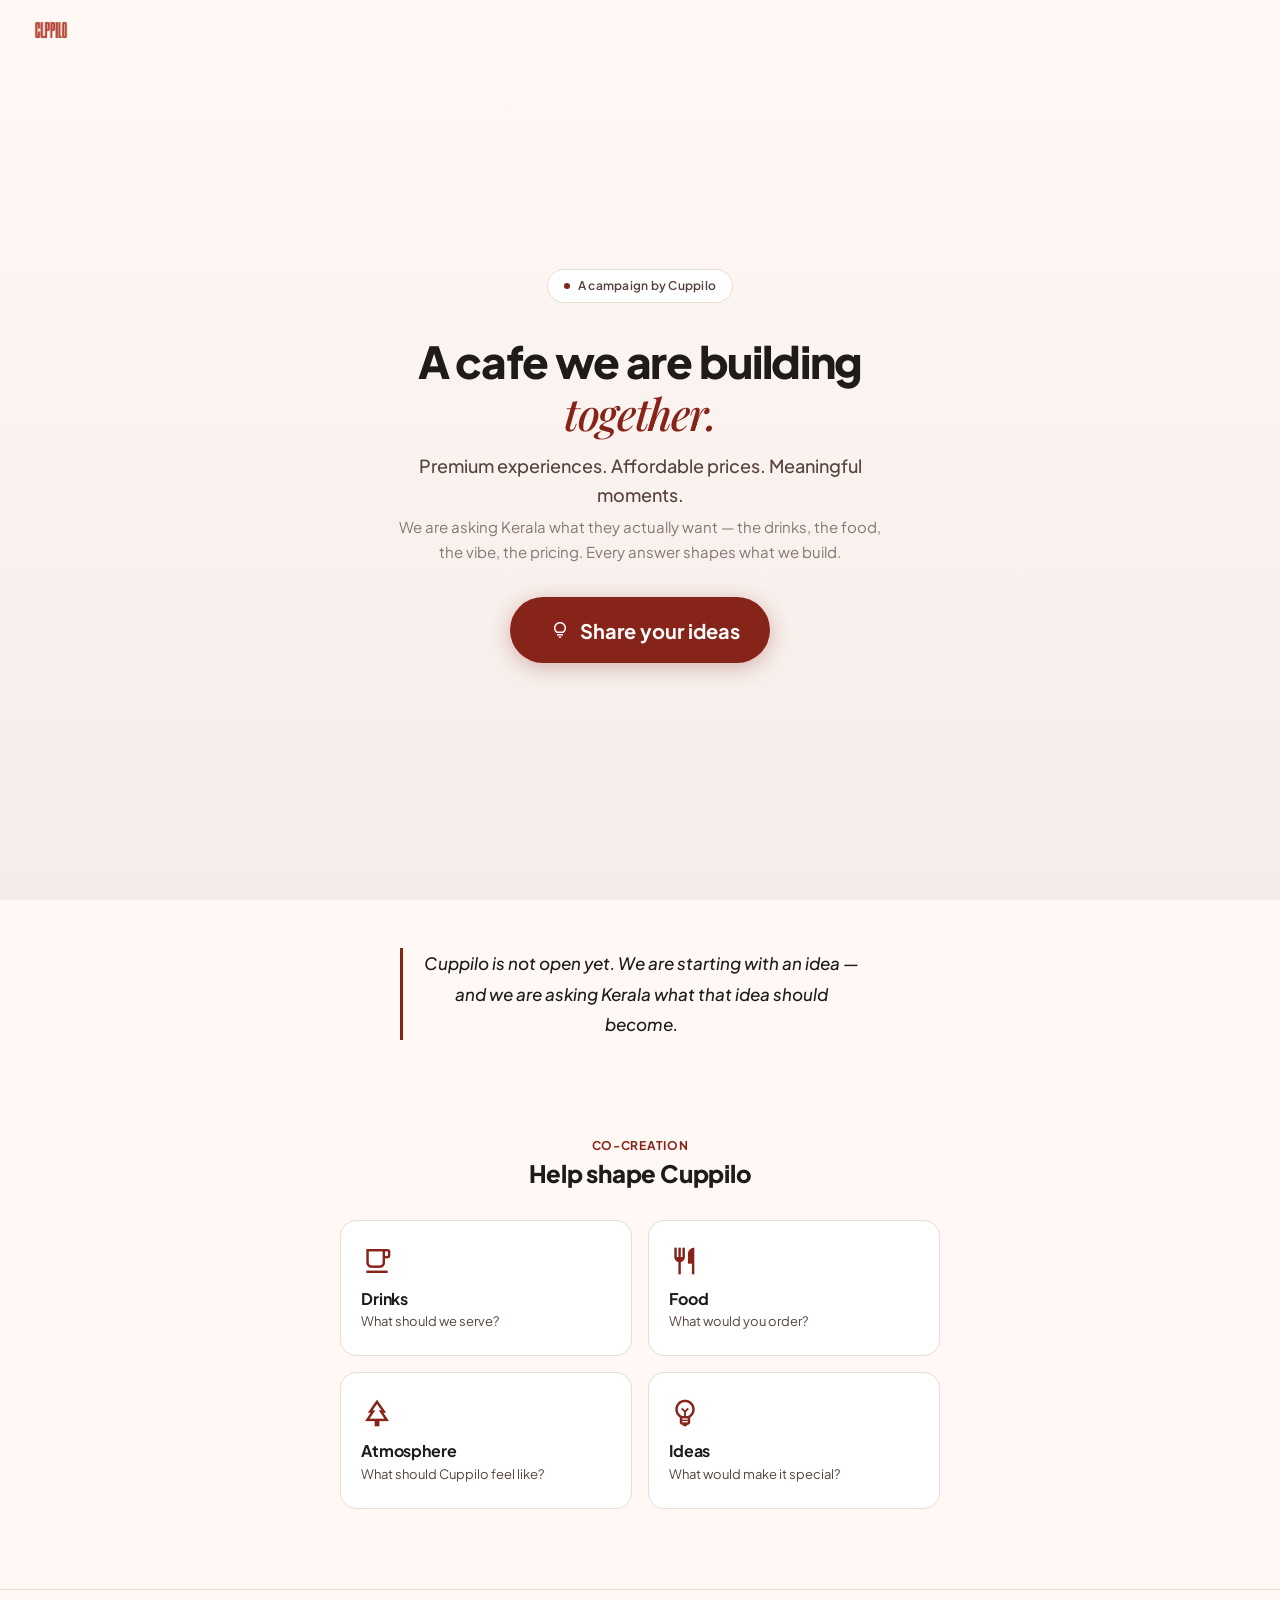
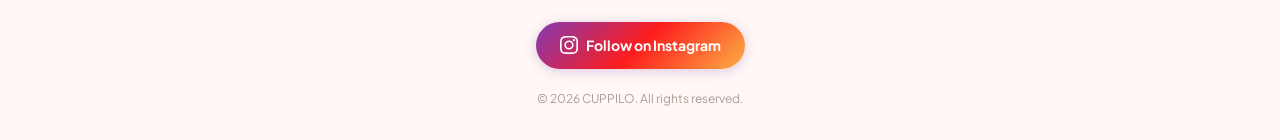
==== commit 6f815f52: "Add admin security, dynamic form builder, CTA fixes, speed optimization - Admin dashboard: password-" ====
--- a/index.html
+++ b/index.html
@@ -15,7 +15,9 @@
   <meta property="og:description" content="We are building Kerala's first community-shaped cafe. Share your idea in 2 minutes."/>
   <meta property="og:site_name" content="CUPPILO"/>
   <meta name="twitter:card" content="summary"/>
-  <link rel="stylesheet" href="css/styles.css"/>
+  <link rel="preconnect" href="https://fonts.googleapis.com"/>
+  <link rel="preconnect" href="https://fonts.gstatic.com" crossorigin/>
+  <link rel="stylesheet" href="css/styles.css" defer/>
 </head>
 <body>
 
@@ -41,7 +43,7 @@
             <span class="cta-text" data-icon="chat_bubble">Share your thoughts</span>
             <span class="cta-text" data-icon="timer">Complete in 2 min</span>
           </span>
-          <span class="material-symbols-outlined cta-arrow">arrow_forward</span>
+
         </button>
       </div>
     </section>
@@ -154,21 +156,12 @@
 
           <div class="form-field">
             <label>Favourite cafe style</label>
-            <div class="form-options" data-field="cafeType">
-              <button class="form-opt" type="button" data-value="Specialty Coffee" onclick="selectSingle(this)">Specialty Coffee</button>
-              <button class="form-opt" type="button" data-value="Traditional Kerala" onclick="selectSingle(this)">Traditional Kerala</button>
-              <button class="form-opt" type="button" data-value="Modern Fusion" onclick="selectSingle(this)">Modern Fusion</button>
-            </div>
+            <div class="form-options" data-field="cafeType" id="optsCafeType"></div>
           </div>
 
           <div class="form-field">
             <label>Preferred atmosphere</label>
-            <div class="form-options" data-field="atmosphere">
-              <button class="form-opt" type="button" data-value="Quiet & Work-Friendly" onclick="selectSingle(this)">Quiet & Work-Friendly</button>
-              <button class="form-opt" type="button" data-value="Social & Lively" onclick="selectSingle(this)">Social & Lively</button>
-              <button class="form-opt" type="button" data-value="Cozy & Intimate" onclick="selectSingle(this)">Cozy & Intimate</button>
-              <button class="form-opt" type="button" data-value="Open Air & Veranda" onclick="selectSingle(this)">Open Air & Veranda</button>
-            </div>
+            <div class="form-options" data-field="atmosphere" id="optsAtmosphere"></div>
           </div>
         </div>
 
@@ -182,26 +175,12 @@
 
           <div class="form-field">
             <label>Drinks <span class="label-hint">(pick all that apply)</span></label>
-            <div class="form-chips" data-field="drinks">
-              <button class="form-chip" type="button" data-value="Coffee" onclick="toggleChip(this)">Coffee</button>
-              <button class="form-chip" type="button" data-value="Tea" onclick="toggleChip(this)">Tea</button>
-              <button class="form-chip" type="button" data-value="Shakes" onclick="toggleChip(this)">Shakes</button>
-              <button class="form-chip" type="button" data-value="Juices" onclick="toggleChip(this)">Juices</button>
-              <button class="form-chip" type="button" data-value="Smoothies" onclick="toggleChip(this)">Smoothies</button>
-              <button class="form-chip" type="button" data-value="Cold Drinks" onclick="toggleChip(this)">Cold Drinks</button>
-            </div>
+            <div class="form-chips" data-field="drinks" id="chipsDrinks"></div>
           </div>
 
           <div class="form-field">
             <label>Food <span class="label-hint">(pick all that apply)</span></label>
-            <div class="form-chips" data-field="food">
-              <button class="form-chip" type="button" data-value="Pazham Pori" onclick="toggleChip(this)">Pazham Pori</button>
-              <button class="form-chip" type="button" data-value="Unniyappam" onclick="toggleChip(this)">Unniyappam</button>
-              <button class="form-chip" type="button" data-value="Puffs" onclick="toggleChip(this)">Puffs</button>
-              <button class="form-chip" type="button" data-value="Sandwiches" onclick="toggleChip(this)">Sandwiches</button>
-              <button class="form-chip" type="button" data-value="Fries" onclick="toggleChip(this)">Fries</button>
-              <button class="form-chip" type="button" data-value="Desserts" onclick="toggleChip(this)">Desserts</button>
-            </div>
+            <div class="form-chips" data-field="food" id="chipsFood"></div>
           </div>
         </div>
 
@@ -215,12 +194,7 @@
 
           <div class="form-field">
             <label>Preferred price range per item</label>
-            <div class="form-options" data-field="priceRange">
-              <button class="form-opt" type="button" data-value="Rs.40-80" onclick="selectSingle(this)">Rs.40–80</button>
-              <button class="form-opt" type="button" data-value="Rs.80-120" onclick="selectSingle(this)">Rs.80–120</button>
-              <button class="form-opt" type="button" data-value="Rs.120-160" onclick="selectSingle(this)">Rs.120–160</button>
-              <button class="form-opt" type="button" data-value="Rs.160+" onclick="selectSingle(this)">Rs.160+</button>
-            </div>
+            <div class="form-options" data-field="priceRange" id="optsPriceRange"></div>
           </div>
         </div>
 
@@ -273,6 +247,58 @@
     })();
   </script>
 
+  <!-- DYNAMIC FORM CONFIG LOADER -->
+  <script>
+    (function(){
+      var STORAGE_KEY = 'cuppilo_form_config';
+      var defaults = {
+        drinks: ['Coffee', 'Tea', 'Shakes', 'Juices', 'Smoothies', 'Cold Drinks'],
+        food: ['Pazham Pori', 'Unniyappam', 'Puffs', 'Sandwiches', 'Fries', 'Desserts'],
+        cafeTypes: ['Specialty Coffee', 'Traditional Kerala', 'Modern Fusion'],
+        atmospheres: ['Quiet & Work-Friendly', 'Social & Lively', 'Cozy & Intimate', 'Open Air & Veranda'],
+        prices: ['Rs.40-80', 'Rs.80-120', 'Rs.120-160', 'Rs.160+']
+      };
+      var cfg;
+      try { cfg = JSON.parse(localStorage.getItem(STORAGE_KEY)) || defaults; } catch(e) { cfg = defaults; }
+
+      function renderOpts(containerId, items) {
+        var el = document.getElementById(containerId);
+        if (!el) return;
+        el.innerHTML = '';
+        items.forEach(function(item) {
+          var btn = document.createElement('button');
+          btn.className = 'form-opt';
+          btn.type = 'button';
+          btn.setAttribute('data-value', item);
+          btn.setAttribute('onclick', 'selectSingle(this)');
+          btn.textContent = item;
+          el.appendChild(btn);
+        });
+      }
+
+      function renderChips(containerId, items) {
+        var el = document.getElementById(containerId);
+        if (!el) return;
+        el.innerHTML = '';
+        items.forEach(function(item) {
+          var btn = document.createElement('button');
+          btn.className = 'form-chip';
+          btn.type = 'button';
+          btn.setAttribute('data-value', item);
+          btn.setAttribute('onclick', 'toggleChip(this)');
+          btn.textContent = item;
+          el.appendChild(btn);
+        });
+      }
+
+      renderOpts('optsCafeType', cfg.cafeTypes || defaults.cafeTypes);
+      renderOpts('optsAtmosphere', cfg.atmospheres || defaults.atmospheres);
+      renderOpts('optsPriceRange', cfg.prices || defaults.prices);
+      renderChips('chipsDrinks', cfg.drinks || defaults.drinks);
+      renderChips('chipsFood', cfg.food || defaults.food);
+    })();
+  </script>
+
   <!-- FORM LOGIC -->
   <script>
     var currentStep = 1;
@@ -383,7 +409,7 @@
       data.timestamp = new Date().toISOString();
 
       // POST to Google Apps Script
-      var scriptUrl = 'YOUR_SCRIPT_URL';
+      var scriptUrl = localStorage.getItem('cuppilo_gas_url') || 'YOUR_SCRIPT_URL';
 
       fetch(scriptUrl, {
         method: 'POST',
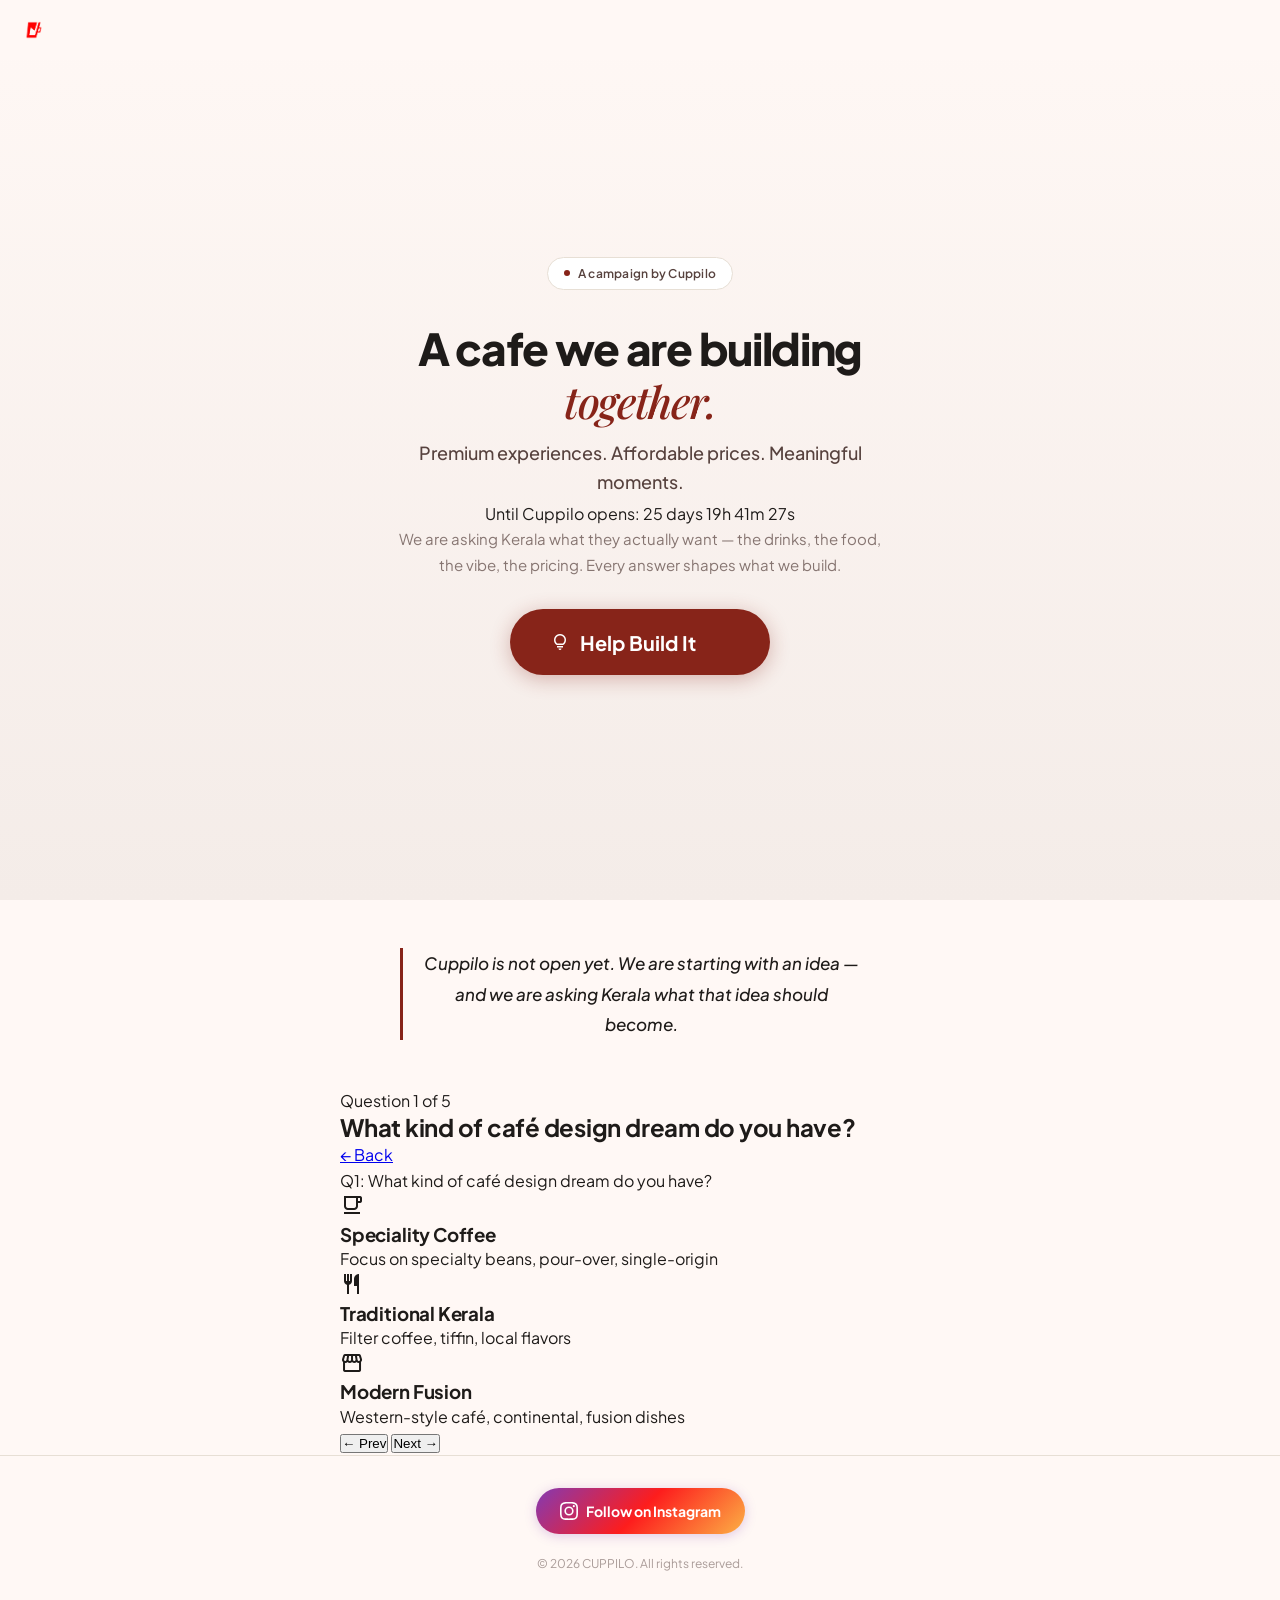
==== commit 4a6dc833: "Integrate new Cuppilo campaign UI & Supabase backend - New DB schema: campaign_responses + founders " ====
--- a/index.html
+++ b/index.html
@@ -22,7 +22,7 @@
 <body>
 
   <header class="topbar">
-    <img src="img/logo.png" alt="CUPPILO" class="topbar-logo"/>
+    <img src="img/logo-icon.png" alt="CUPPILO" class="topbar-logo"/>
   </header>
 
   <main>
@@ -35,11 +35,12 @@
         </div>
         <h1>A cafe we are building <span class="accent">together.</span></h1>
         <p class="hero-sub">Premium experiences. Affordable prices. Meaningful moments.</p>
+        <p class="hero-countdown" id="hero-countdown">Until Cuppilo opens: -- days --:--:--</p>
         <p class="hero-tagline">We are asking Kerala what they actually want — the drinks, the food, the vibe, the pricing. Every answer shapes what we build.</p>
         <button class="cta-btn" id="cta-btn" onclick="openForm()" type="button">
           <span class="material-symbols-outlined cta-icon" id="cta-icon">lightbulb</span>
           <span class="cta-text-wrap">
-            <span class="cta-text active" data-icon="lightbulb">Share your ideas</span>
+            <span class="cta-text active" data-icon="lightbulb">Help Build It</span>
             <span class="cta-text" data-icon="chat_bubble">Share your thoughts</span>
             <span class="cta-text" data-icon="timer">Complete in 2 min</span>
           </span>
@@ -57,37 +58,142 @@
       </div>
     </section>
 
-    <!-- HELP SHAPE IT -->
-    <section class="cards">
-      <div class="container">
-        <div class="cards-header">
-          <span>Co-Creation</span>
-          <h2>Help shape Cuppilo</h2>
-        </div>
-        <div class="cards-grid">
-          <div class="card">
-            <span class="material-symbols-outlined card-icon">local_cafe</span>
-            <h3>Drinks</h3>
-            <p>What should we serve?</p>
-          </div>
-          <div class="card">
-            <span class="material-symbols-outlined card-icon">restaurant</span>
-            <h3>Food</h3>
-            <p>What would you order?</p>
-          </div>
-          <div class="card">
-            <span class="material-symbols-outlined card-icon">park</span>
-            <h3>Atmosphere</h3>
-            <p>What should Cuppilo feel like?</p>
-          </div>
-          <div class="card">
-            <span class="material-symbols-outlined card-icon">emoji_objects</span>
-            <h3>Ideas</h3>
-            <p>What would make it special?</p>
-          </div>
-        </div>
-      </div>
-    </section>
+    <!-- SURVEY FLOW: 5 questions, one per screen -->
+<section class="survey-flow">
+  <div class="container">
+    <div class="survey-header">
+      <span>Question 1 of 5</span>
+      <h2>What kind of café design dream do you have?</h2>
+      <a href="javascript:void(0)" class="survey-back" onclick="prevSurvey()">← Back</a>
+    </div>
+    
+    <div class="survey-question" id="q1">
+      <div class="question-text">Q1: What kind of café design dream do you have?</div>
+      <div class="options-grid">
+        <div class="option-card" data-q="1" data-answer="A">
+          <span class="material-symbols-outlined">local_cafe</span>
+          <h3>Speciality Coffee</h3>
+          <p>Focus on specialty beans, pour-over, single-origin</p>
+        </div>
+        <div class="option-card" data-q="1" data-answer="B">
+          <span class="material-symbols-outlined">restaurant</span>
+          <h3>Traditional Kerala</h3>
+          <p>Filter coffee, tiffin, local flavors</p>
+        </div>
+        <div class="option-card" data-q="1" data-answer="C">
+          <span class="material-symbols-outlined">storefront</span>
+          <h3>Modern Fusion</h3>
+          <p>Western-style café, continental, fusion dishes</p>
+        </div>
+      </div>
+    </div>
+    
+    <div class="survey-question" id="q2" style="display:none;">
+      <div class="question-text">Q2: Pick your vibe</div>
+      <div class="options-grid">
+        <div class="option-card" data-q="2" data-answer="A">
+          <span class="material-symbols-outlined">park</span>
+          <h3>Quiet & Work-Friendly</h3>
+          <p>Study spaces, outlets, low noise</p>
+        </div>
+        <div class="option-card" data-q="2" data-answer="B">
+          <span class="material-symbols-outlined">smart_toy</span>
+          <h3>Social & Lively</h3>
+          <p>Group seating, events, music</p>
+        </div>
+        <div class="option-card" data-q="2" data-answer="C">
+          <span class="material-symbols-outlined">favorite_border</span>
+          <h3>Cozy & Intimate</h3>
+          <p>Small space, romantic, dates</p>
+        </div>
+        <div class="option-card" data-q="2" data-answer="D">
+          <span class="material-symbols-outlined">terrain</span>
+          <h3>Open Air & Veranda</h3>
+          <p>Outdoor seating, breeze, nature view</p>
+        </div>
+      </div>
+    </div>
+    
+    <div class="survey-question" id="q3" style="display:none;">
+      <div class="question-text">Q3: What should we serve?</div>
+      <div class="options-grid">
+        <div class="option-card" data-q="3" data-answer="A">
+          <span class="material-symbols-outlined">coffee</span>
+          <h3>Pazham Pori</h3>
+          <p>Banana fritter, evening snack</p>
+        </div>
+        <div class="option-card" data-q="3" data-answer="B">
+          <span class="material-symbols-outlined">cake</span>
+          <h3>Unniyappam</h3>
+          <p>Traditional sweet rice cake</p>
+        </div>
+        <div class="option-card" data-q="3" data-answer="C">
+          <span class="material-symbols-outlined">food</span>
+          <h3>Puffs & Sandwiches</h3>
+          <p>Quick bites, variety</p>
+        </div>
+        <div class="option-card" data-q="3" data-answer="D">
+          <span class="material-symbols-outlined">local_dining</span>
+          <h3>Full Meals</h3>
+          <p>Thali, set meals, family style</p>
+        </div>
+      </div>
+    </div>
+    
+    <div class="survey-question" id="q4" style="display:none;">
+      <div class="question-text">Q4: Select your tribe to enjoy Cuppilo</div>
+      <div class="options-grid">
+        <div class="option-card" data-q="4" data-answer="A">
+          <span class="material-symbols-outlined">ac_unit</span>
+          <h3>Quiet & Work-Friendly</h3>
+          <p>Focus mode, laptop users, peaceful</p>
+        </div>
+        <div class="option-card" data-q="4" data-answer="B">
+          <span class="material-symbols-outlined">people</span>
+          <h3>Social & Lively</h3>
+          <p>Group gatherings, celebrations</p>
+        </div>
+        <div class="option-card" data-q="4" data-answer="C">
+          <span class="material-symbols-outlined">favorite</span>
+          <h3>Cozy & Intimate</h3>
+          <p>Candlelight, couples, romance</p>
+        </div>
+        <div class="option-card" data-q="4" data-answer="D">
+          <span class="material-symbols-outlined">add</span>
+          <h3>Build Your Own</h3>
+          <p>Custom vibe (enter below)</p>
+          <input type="text" id="custom-vibe" placeholder="Describe your ideal vibe...">
+        </div>
+      </div>
+    </div>
+    
+    <div class="survey-question" id="q5" style="display:none;">
+      <div class="question-text">Q5: What feels fair for a great cup?</div>
+      <div class="options-grid">
+        <div class="option-card" data-q="5" data-answer="A">
+          <span class="material-symbols-outlined">payments</span>
+          <h3>Everyday Affordable</h3>
+          <p>Rs.40-80, accessible daily</p>
+        </div>
+        <div class="option-card" data-q="5" data-answer="B">
+          <span class="material-symbols-outlined">stars</span>
+          <h3>Quality Feels Right</h3>
+          <p>Rs.80-120, premium experience</p>
+        </div>
+        <div class="option-card" data-q="5" data-answer="C">
+          <span class="material-symbols-outlined">emoji_events</span>
+          <h3>Worth the Experience</h3>
+          <p>Rs.120+, special occasion</p>
+        </div>
+      </div>
+    </div>
+    
+    <div class="survey-nav">
+      <button class="btn-nav prev" onclick="prevSurvey()">← Prev</button>
+      <button class="btn-nav next" onclick="nextSurvey()">Next →</button>
+    </div>
+  </div>
+</section>
   </main>
 
   <footer class="footer">
@@ -391,7 +497,7 @@
       data.frequency = getSingle('frequency') || '';
 
       // Step 2
-      data.cafeType   = getSingle('cafeType') || '';
+      data.cafe_type   = getSingle('cafeType') || '';
       data.atmosphere = getSingle('atmosphere') || '';
 
       // Step 3
@@ -399,22 +505,24 @@
       data.food   = getMulti('food').join(', ');
 
       // Step 4
-      data.priceRange = getSingle('priceRange') || '';
+      data.price_range = getSingle('priceRange') || '';
 
       // Step 5
       data.ideas   = document.getElementById('inputIdeas').value.trim();
       data.contact = document.getElementById('inputContact').value.trim();
 
-      // Timestamp
-      data.timestamp = new Date().toISOString();
-
-      // POST to Google Apps Script
-      var scriptUrl = localStorage.getItem('cuppilo_gas_url') || 'YOUR_SCRIPT_URL';
-
-      fetch(scriptUrl, {
+      // POST to Supabase
+      var SUPABASE_URL = 'https://ydugwvdotepndwdmqmxo.supabase.co';
+      var SUPABASE_KEY = 'eyJhbGciOiJIUzI1NiIsInR5cCI6IkpXVCJ9.eyJpc3MiOiJzdXBhYmFzZSIsInJlZiI6InlkdWd3dmRvdGVwbmR3ZG1xbXhvIiwicm9sZSI6ImFub24iLCJpYXQiOjE3ODk4MDIwODEsImV4cCI6MjEwNTM3ODA4MX0.R_gNOA4TNeKhaOOQ9Wl6P0fjwVO3gp2L6-SH29aC-TM';
+
+      fetch(SUPABASE_URL + '/rest/v1/campaign_responses', {
         method: 'POST',
-        mode: 'no-cors',
-        headers: { 'Content-Type': 'application/json' },
+        headers: {
+          'Content-Type': 'application/json',
+          'apikey': SUPABASE_KEY,
+          'Authorization': 'Bearer ' + SUPABASE_KEY,
+          'Prefer': 'return=minimal'
+        },
         body: JSON.stringify(data)
       }).then(function() {
         window.location.href = 'thank-you.html';
@@ -436,6 +544,136 @@
       var chips = group.querySelectorAll('.form-chip.selected');
       return Array.prototype.map.call(chips, function(c){ return c.getAttribute('data-value'); });
     }
+
+    /* ── countdown timer ── */
+    function startCountdown() {
+      var target = new Date('2027-01-01T09:00:00+05:30');
+      var el = document.getElementById('hero-countdown');
+      if (!el) return;
+      setInterval(function() {
+        var now = new Date();
+        var diff = target - now;
+        if (diff <= 0) {
+          el.textContent = 'Cuppilo is open!';
+          return;
+        }
+        var days = Math.floor(diff / (1000 * 60 * 60 * 24));
+        var hours = Math.floor((diff % (1000 * 60 * 60 * 24)) / (1000 * 60 * 60));
+        var mins = Math.floor((diff % (1000 * 60 * 60)) / (1000 * 60));
+        var secs = Math.floor((diff % (1000 * 60)) / 1000);
+        el.textContent = 'Until Cuppilo opens: ' + (days > 0 ? days + ' days ' : '') + (hours > 0 ? hours + 'h ' : '') + (mins > 0 ? mins + 'm ' : '') + secs + 's';
+      }, 1000);
+    }
+    startCountdown();
+
+    /* ── survey flow ─────────────────────────────────────── */
+    var currentQ = 1;
+
+    function showSurvey(q) {
+      document.querySelectorAll('.survey-question').forEach(function(qe){ qe.style.display = 'none'; });
+      document.getElementById('q' + q).style.display = 'block';
+      document.querySelectorAll('.survey-header span')[0].textContent = 'Question ' + q + ' of 5';
+    }
+
+    function nextSurvey() {
+      var sel = document.querySelector('.survey-question[data-q="' + currentQ + '"] .option-card.selected');
+      if (!sel && currentQ < 5) { alert('Please select an option.'); return; }
+      if (currentQ >= 5) {
+        submitSurvey();
+        return;
+      }
+      currentQ++;
+      showSurvey(currentQ);
+    }
+
+    function prevSurvey() {
+      if (currentQ <= 1) return;
+      currentQ--;
+      showSurvey(currentQ);
+    }
+
+    // Select option + auto-advance on single-select, toggle on multi
+    document.querySelectorAll('.option-card').forEach(function(card){
+      card.addEventListener('click', function(){
+        document.querySelectorAll('.option-card.selected').forEach(function(c){ c.classList.remove('selected'); });
+        card.classList.add('selected');
+        if (currentQ === 1 || currentQ === 3 || currentQ === 5) {
+          setTimeout(nextSurvey, 300);
+        }
+      });
+    });
+
+    function submitSurvey() {
+      // collect answers
+      var answers = {};
+      for (var i = 1; i <= 5; i++) {
+        var selected = document.querySelector('.survey-question[data-q="' + i + '"] .option-card.selected');
+        if (selected) {
+          if (i === 4 && document.getElementById('custom-vibe')) {
+            answers['q' + i] = selected.getAttribute('data-answer') + '|' + document.getElementById('custom-vibe').value.trim();
+          } else {
+            answers['q' + i] = selected.getAttribute('data-answer');
+          }
+        }
+      }
+
+      // create founder ID: #00000X format
+      var maxId = 0;
+      var re = /#00000(\d+)/;
+      document.querySelectorAll('.founder-number').forEach(function(el){
+        var m = el.textContent.match(re);
+        if (m && parseInt(m[1]) > maxId) maxId = parseInt(m[1]);
+      });
+      var nextNum = String(maxId + 1).padStart(5, '0');
+      var founderNumber = '#00000' + nextNum;
+
+      // build data object
+      var data = {
+        name: document.getElementById('inputName').value.trim(),
+        frequency: document.querySelector('input[name="frequency"]:checked') ? document.querySelector('input[name="frequency"]:checked').value : '',
+        cafe_type: document.querySelector('.form-opt.selected') ? document.querySelector('.form-opt.selected').getAttribute('data-value') : '',
+        atmosphere: document.querySelector('.form-opt.selected') ? document.querySelector('.form-opt.selected').getAttribute('data-value') : '',
+        drinks: answers.q1 || '',
+        food: answers.q3 || '',
+        price_range: answers.q5 || '',
+        ideas: answers.q2 + ' ' + (answers.q4 || ''),
+        contact: document.getElementById('inputContact').value.trim(),
+        status: 'confirmed',
+        submitted_at: new Date().toISOString(),
+        founder_id: null
+      };
+
+      // POST to Supabase
+      var SUPABASE_URL = 'https://ydugwvdotepndwdmqmxo.supabase.co';
+      var SUPABASE_KEY = 'eyJhbGciOiJIUzI1NiIsInR5cCI6IkpXVCJ9.eyJpc3MiOiJzdXBhYmFzZSIsInJlZiI6InlkdWd3dmRvdGVwbmR3ZG1xbXhvIiwicm9sZSI6ImFub24iLCJpYXQiOjE3ODk4MDIwODEsImV4cCI6MjEwNTM3ODA4MX0.R_gNOA4TNeKhaOOQ9Wl6P0fjwVO3gp2L6-SH29aC-TM';
+
+      fetch(SUPABASE_URL + '/rest/v1/campaign_responses', {
+        method: 'POST',
+        headers: {
+          'Content-Type': 'application/json',
+          'apikey': SUPABASE_KEY,
+          'Authorization': 'Bearer ' + SUPABASE_KEY
+        },
+        body: JSON.stringify(data)
+      }).then(function() {
+        // insert founder row
+        return fetch(SUPABASE_URL + '/rest/v1/founders', {
+          method: 'POST',
+          headers: {
+            'Content-Type': 'application/json',
+            'apikey': SUPABASE_KEY,
+            'Authorization': 'Bearer ' + SUPABASE_KEY
+          },
+          body: JSON.stringify({ founder_number: founderNumber, name: data.name, contact: data.contact })
+        });
+      }).then(function() {
+        // show founder card / thank you
+        window.location.href = 'thank-you.html?founder=' + founderNumber;
+      }).catch(function(err) {
+        console.error(err);
+        alert('Error submitting. Please try again.');
+      });
+    }
   </script>
 
 </body>
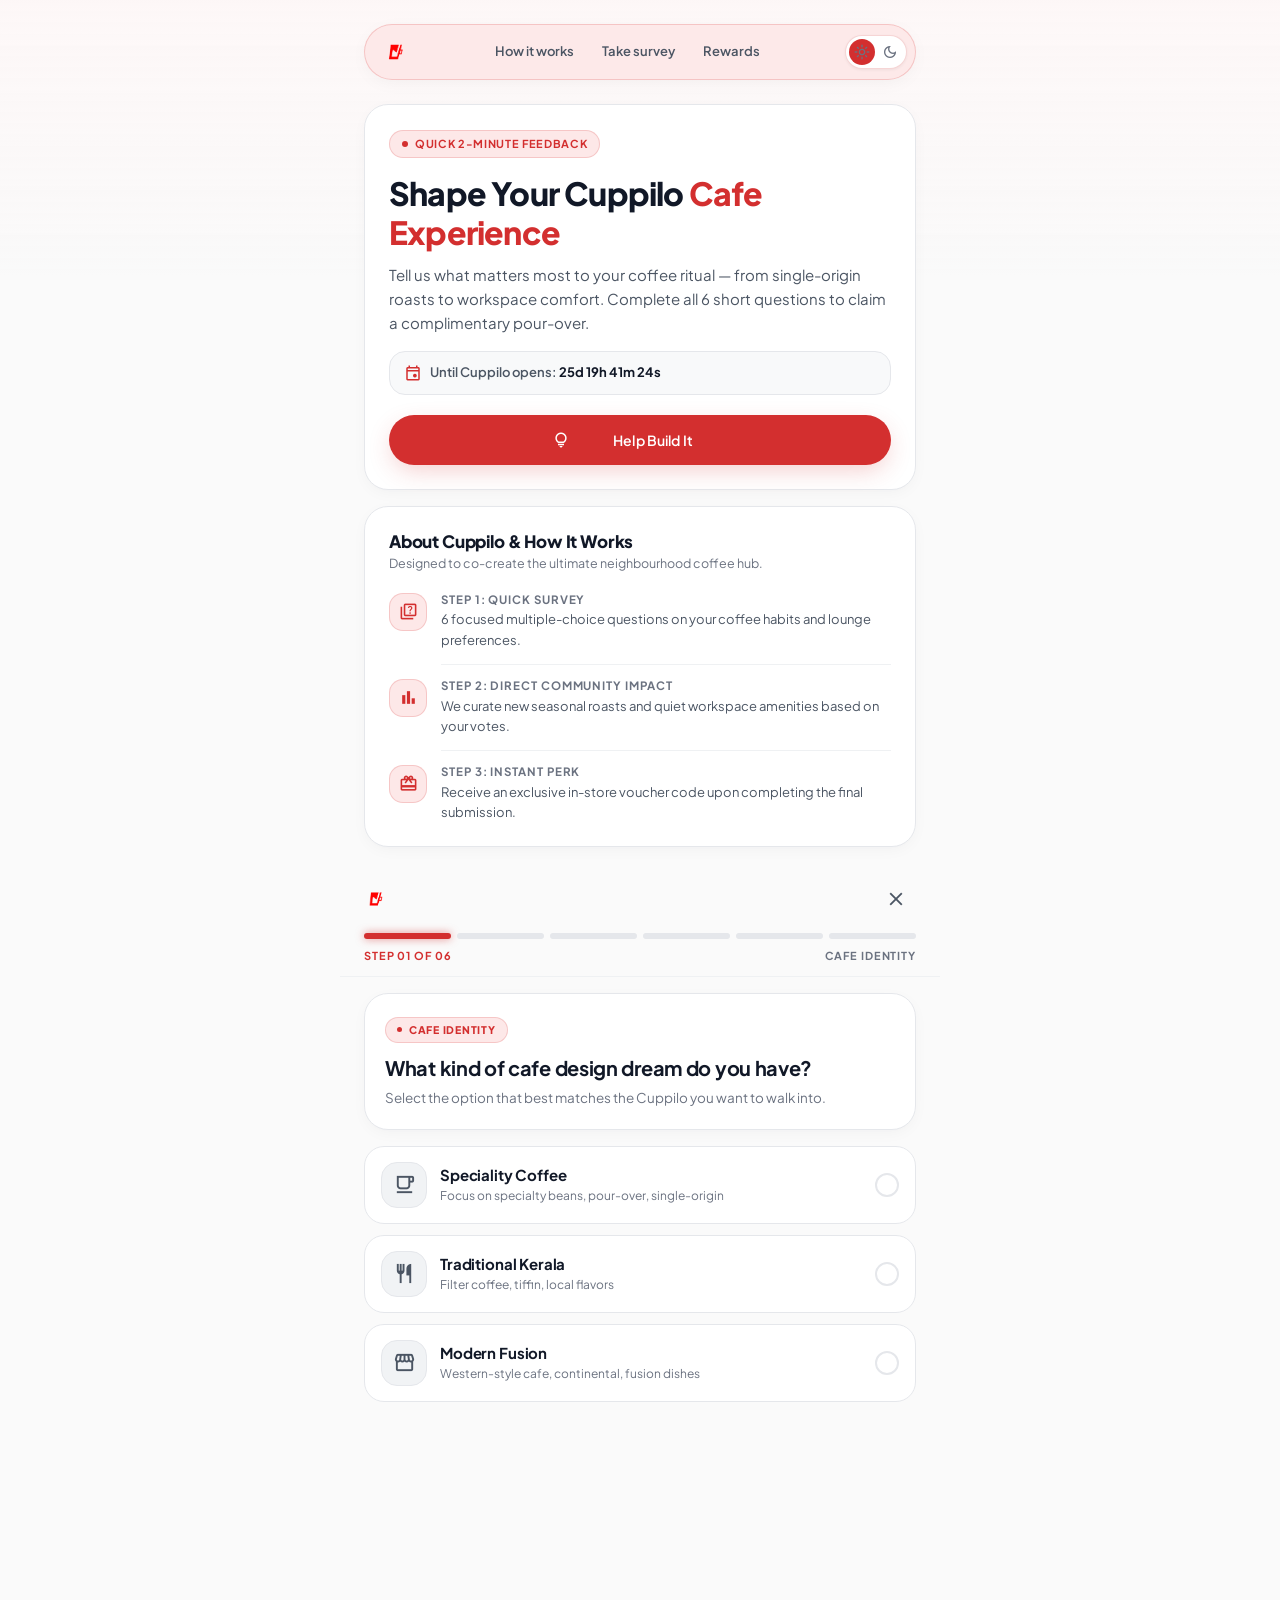
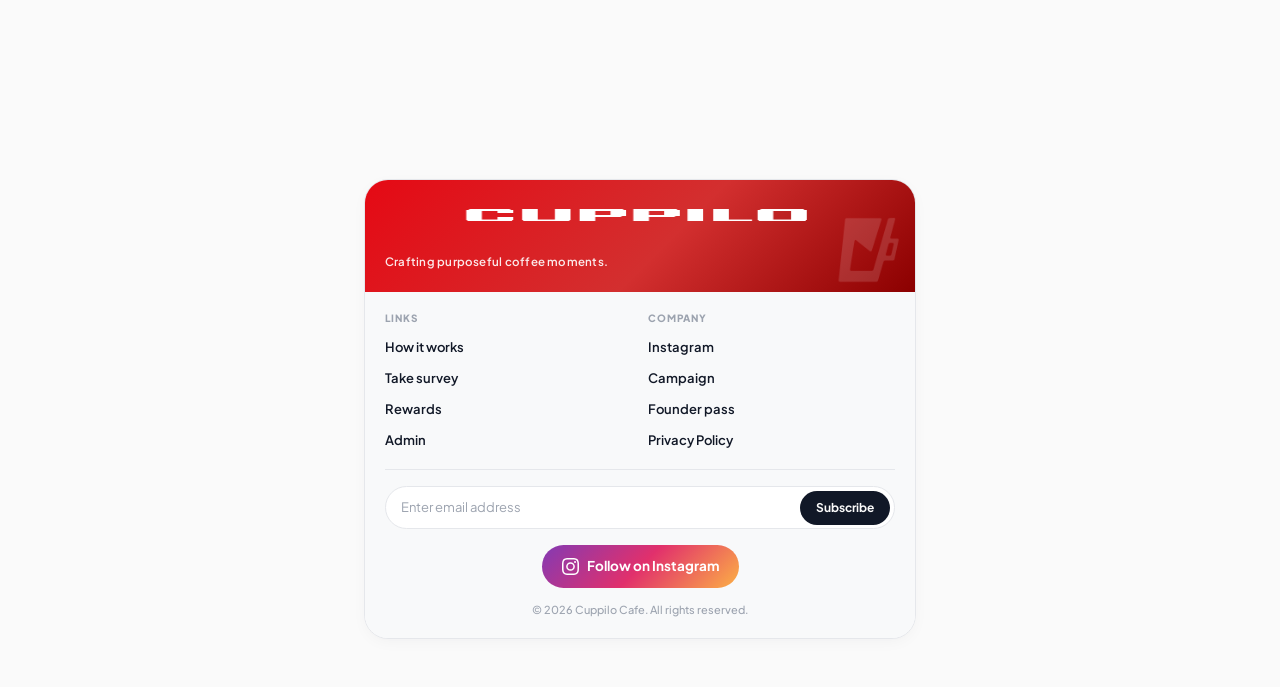
==== commit c7d9bea9: "Rebuild campaign pages: anon-safe survey submit, dark admin console, scratch card - index.html: drop" ====
--- a/index.html
+++ b/index.html
@@ -3,11 +3,11 @@
 <head>
   <meta charset="utf-8"/>
   <meta name="viewport" content="width=device-width, initial-scale=1.0"/>
-  <title>CUPPILO — A cafe we are building together</title>
-  <meta name="description" content="Cuppilo is not open yet. We are building Kerala's first community-shaped cafe. Share your idea in 2 minutes."/>
+  <title>CUPPILO — Shape Your Cuppilo Cafe Experience</title>
+  <meta name="description" content="Cuppilo is not open yet. We are building Kerala's first community-shaped cafe. Complete 6 short questions in 2 minutes and claim a complimentary pour-over."/>
   <meta name="robots" content="index, follow"/>
   <link rel="canonical" href="https://cuppilo.in/"/>
-  <meta name="theme-color" content="#872419"/>
+  <meta name="theme-color" content="#D32F2F"/>
   <link rel="icon" type="image/svg+xml" href="img/favicon.svg"/>
   <meta property="og:type" content="website"/>
   <meta property="og:url" content="https://cuppilo.in/"/>
@@ -17,663 +17,815 @@
   <meta name="twitter:card" content="summary"/>
   <link rel="preconnect" href="https://fonts.googleapis.com"/>
   <link rel="preconnect" href="https://fonts.gstatic.com" crossorigin/>
-  <link rel="stylesheet" href="css/styles.css" defer/>
+  <script>
+    (function(){
+      try{
+        var t = localStorage.getItem('cuppilo-theme');
+        if(!t){ t = window.matchMedia('(prefers-color-scheme: dark)').matches ? 'dark' : 'light'; }
+        document.documentElement.setAttribute('data-theme', t);
+      }catch(e){ document.documentElement.setAttribute('data-theme','light'); }
+    })();
+  </script>
+  <link rel="stylesheet" href="css/styles.css"/>
 </head>
 <body>
 
-  <header class="topbar">
-    <img src="img/logo-icon.png" alt="CUPPILO" class="topbar-logo"/>
-  </header>
-
-  <main>
-    <!-- HERO -->
-    <section class="hero">
-      <div class="hero-inner">
-        <div class="hero-badge">
-          <span class="dot"></span>
-          A campaign by Cuppilo
-        </div>
-        <h1>A cafe we are building <span class="accent">together.</span></h1>
-        <p class="hero-sub">Premium experiences. Affordable prices. Meaningful moments.</p>
-        <p class="hero-countdown" id="hero-countdown">Until Cuppilo opens: -- days --:--:--</p>
-        <p class="hero-tagline">We are asking Kerala what they actually want — the drinks, the food, the vibe, the pricing. Every answer shapes what we build.</p>
-        <button class="cta-btn" id="cta-btn" onclick="openForm()" type="button">
-          <span class="material-symbols-outlined cta-icon" id="cta-icon">lightbulb</span>
-          <span class="cta-text-wrap">
-            <span class="cta-text active" data-icon="lightbulb">Help Build It</span>
-            <span class="cta-text" data-icon="chat_bubble">Share your thoughts</span>
-            <span class="cta-text" data-icon="timer">Complete in 2 min</span>
-          </span>
-
-        </button>
-      </div>
-    </section>
-
-    <!-- WHY -->
-    <section class="why">
-      <div class="container">
-        <div class="why-quote">
-          <blockquote>Cuppilo is not open yet. We are starting with an idea — and we are asking Kerala what that idea should become.</blockquote>
+  <div class="wrap">
+
+    <!-- ═══════ FLOATING PILL HEADER ═══════ -->
+    <header class="topnav">
+      <div class="topnav-inner">
+        <a class="topnav-logo" href="#top" aria-label="Cuppilo home">
+          <img src="img/logo-icon.png" alt="CUPPILO"/>
+        </a>
+        <nav class="topnav-links" aria-label="Primary">
+          <a href="#how">How it works</a>
+          <a href="#feedback-form">Take survey</a>
+          <a href="scratch.html">Rewards</a>
+        </nav>
+        <div class="topnav-actions">
+          <button class="theme-toggle" id="themeToggle" type="button" aria-label="Toggle colour theme">
+            <span class="t-sun"><span class="material-symbols-outlined">light_mode</span></span>
+            <span class="t-moon"><span class="material-symbols-outlined">dark_mode</span></span>
+          </button>
+          <button class="icon-btn hamburger" id="menuBtn" type="button" aria-label="Open navigation menu">
+            <span class="material-symbols-outlined">menu</span>
+          </button>
         </div>
       </div>
-    </section>
-
-    <!-- SURVEY FLOW: 5 questions, one per screen -->
-<section class="survey-flow">
-  <div class="container">
-    <div class="survey-header">
-      <span>Question 1 of 5</span>
-      <h2>What kind of café design dream do you have?</h2>
-      <a href="javascript:void(0)" class="survey-back" onclick="prevSurvey()">← Back</a>
-    </div>
-    
-    <div class="survey-question" id="q1">
-      <div class="question-text">Q1: What kind of café design dream do you have?</div>
-      <div class="options-grid">
-        <div class="option-card" data-q="1" data-answer="A">
-          <span class="material-symbols-outlined">local_cafe</span>
-          <h3>Speciality Coffee</h3>
-          <p>Focus on specialty beans, pour-over, single-origin</p>
-        </div>
-        <div class="option-card" data-q="1" data-answer="B">
-          <span class="material-symbols-outlined">restaurant</span>
-          <h3>Traditional Kerala</h3>
-          <p>Filter coffee, tiffin, local flavors</p>
-        </div>
-        <div class="option-card" data-q="1" data-answer="C">
-          <span class="material-symbols-outlined">storefront</span>
-          <h3>Modern Fusion</h3>
-          <p>Western-style café, continental, fusion dishes</p>
-        </div>
+    </header>
+
+    <!-- ═══════ MOBILE DRAWER ═══════ -->
+    <div class="drawer" id="drawer">
+      <div class="drawer-panel" role="dialog" aria-label="Navigation">
+        <a href="#how" data-close>How it works <span class="material-symbols-outlined">arrow_outward</span></a>
+        <a href="#feedback-form" data-close>Take the survey <span class="material-symbols-outlined">arrow_outward</span></a>
+        <a href="scratch.html">Your rewards <span class="material-symbols-outlined">arrow_outward</span></a>
+        <a href="admin.html">Admin console <span class="material-symbols-outlined">arrow_outward</span></a>
+        <a class="drawer-cta" href="#feedback-form" data-close>Share Your Thoughts</a>
       </div>
     </div>
-    
-    <div class="survey-question" id="q2" style="display:none;">
-      <div class="question-text">Q2: Pick your vibe</div>
-      <div class="options-grid">
-        <div class="option-card" data-q="2" data-answer="A">
-          <span class="material-symbols-outlined">park</span>
-          <h3>Quiet & Work-Friendly</h3>
-          <p>Study spaces, outlets, low noise</p>
+
+    <main id="top" style="display:flex;flex-direction:column;gap:16px;">
+
+      <!-- ═══════ HERO ═══════ -->
+      <section class="card hero-card">
+        <div class="badge"><span class="pulse"></span>Quick 2-Minute Feedback</div>
+        <h1>Shape Your Cuppilo <span class="accent">Cafe Experience</span></h1>
+        <p class="hero-sub">
+          Tell us what matters most to your coffee ritual — from single-origin roasts to
+          workspace comfort. Complete all 6 short questions to claim a complimentary pour-over.
+        </p>
+        <div class="countdown">
+          <span class="material-symbols-outlined">event</span>
+          <span>Until Cuppilo opens: <b id="countdown">—</b></span>
         </div>
-        <div class="option-card" data-q="2" data-answer="B">
-          <span class="material-symbols-outlined">smart_toy</span>
-          <h3>Social & Lively</h3>
-          <p>Group seating, events, music</p>
+        <button class="btn btn-primary btn-block" id="ctaBtn" type="button">
+          <span class="material-symbols-outlined">lightbulb</span>
+          <span class="cta-rot" id="ctaRot">
+            <span class="active">Help Build It</span>
+            <span>Share your thoughts</span>
+            <span>Complete in 2 min</span>
+          </span>
+        </button>
+      </section>
+
+      <!-- ═══════ HOW IT WORKS ═══════ -->
+      <section class="card" id="how">
+        <div class="section-head">
+          <h2>About Cuppilo &amp; How It Works</h2>
+          <p>Designed to co-create the ultimate neighbourhood coffee hub.</p>
         </div>
-        <div class="option-card" data-q="2" data-answer="C">
-          <span class="material-symbols-outlined">favorite_border</span>
-          <h3>Cozy & Intimate</h3>
-          <p>Small space, romantic, dates</p>
+        <div class="process-list">
+          <div class="process-item">
+            <div class="process-num"><span class="material-symbols-outlined">quiz</span></div>
+            <div class="process-body">
+              <h3>Step 1: Quick Survey</h3>
+              <p>6 focused multiple-choice questions on your coffee habits and lounge preferences.</p>
+            </div>
+          </div>
+          <div class="process-divider"></div>
+          <div class="process-item">
+            <div class="process-num"><span class="material-symbols-outlined">bar_chart</span></div>
+            <div class="process-body">
+              <h3>Step 2: Direct Community Impact</h3>
+              <p>We curate new seasonal roasts and quiet workspace amenities based on your votes.</p>
+            </div>
+          </div>
+          <div class="process-divider"></div>
+          <div class="process-item">
+            <div class="process-num"><span class="material-symbols-outlined">redeem</span></div>
+            <div class="process-body">
+              <h3>Step 3: Instant Perk</h3>
+              <p>Receive an exclusive in-store voucher code upon completing the final submission.</p>
+            </div>
+          </div>
         </div>
-        <div class="option-card" data-q="2" data-answer="D">
-          <span class="material-symbols-outlined">terrain</span>
-          <h3>Open Air & Veranda</h3>
-          <p>Outdoor seating, breeze, nature view</p>
+      </section>
+
+      <!-- ═══════ SURVEY (6 STEPS) ═══════ -->
+      <section class="survey" id="feedback-form">
+        <div class="survey-head">
+          <div class="survey-head-top">
+            <a class="topnav-logo" href="#top" aria-label="Cuppilo home">
+              <img src="img/logo-icon.png" alt="CUPPILO"/>
+            </a>
+            <button class="icon-btn" id="surveyClose" type="button" aria-label="Back to home">
+              <span class="material-symbols-outlined">close</span>
+            </button>
+          </div>
+
+          <div class="seg-progress" id="segProgress" role="progressbar"
+               aria-valuemin="1" aria-valuemax="6" aria-valuenow="1" aria-label="Survey progress">
+            <span class="seg active"></span><span class="seg"></span><span class="seg"></span>
+            <span class="seg"></span><span class="seg"></span><span class="seg"></span>
+          </div>
+
+          <div class="step-meta">
+            <span class="step-count" id="stepCount">Step 01 of 06</span>
+            <span class="step-cat" id="stepCat">Cafe Identity</span>
+          </div>
         </div>
-      </div>
-    </div>
-    
-    <div class="survey-question" id="q3" style="display:none;">
-      <div class="question-text">Q3: What should we serve?</div>
-      <div class="options-grid">
-        <div class="option-card" data-q="3" data-answer="A">
-          <span class="material-symbols-outlined">coffee</span>
-          <h3>Pazham Pori</h3>
-          <p>Banana fritter, evening snack</p>
+
+        <div class="survey-body">
+
+          <!-- STEP 1 -->
+          <div class="step active" data-step="1">
+            <div class="q-card">
+              <span class="q-badge"><span class="pulse"></span>Cafe Identity</span>
+              <h2>What kind of cafe design dream do you have?</h2>
+              <p class="q-sub">Select the option that best matches the Cuppilo you want to walk into.</p>
+            </div>
+            <div class="options" role="radiogroup" aria-label="Cafe design dream">
+              <button class="option" type="button" role="radio" aria-checked="false" data-value="Speciality Coffee">
+                <span class="option-icon"><span class="material-symbols-outlined">local_cafe</span></span>
+                <span class="option-text">
+                  <span class="option-title">Speciality Coffee</span>
+                  <span class="option-desc">Focus on specialty beans, pour-over, single-origin</span>
+                </span>
+                <span class="option-radio"><span class="material-symbols-outlined">check</span></span>
+              </button>
+              <button class="option" type="button" role="radio" aria-checked="false" data-value="Traditional Kerala">
+                <span class="option-icon"><span class="material-symbols-outlined">restaurant</span></span>
+                <span class="option-text">
+                  <span class="option-title">Traditional Kerala</span>
+                  <span class="option-desc">Filter coffee, tiffin, local flavors</span>
+                </span>
+                <span class="option-radio"><span class="material-symbols-outlined">check</span></span>
+              </button>
+              <button class="option" type="button" role="radio" aria-checked="false" data-value="Modern Fusion">
+                <span class="option-icon"><span class="material-symbols-outlined">storefront</span></span>
+                <span class="option-text">
+                  <span class="option-title">Modern Fusion</span>
+                  <span class="option-desc">Western-style cafe, continental, fusion dishes</span>
+                </span>
+                <span class="option-radio"><span class="material-symbols-outlined">check</span></span>
+              </button>
+            </div>
+          </div>
+
+          <!-- STEP 2 -->
+          <div class="step" data-step="2">
+            <div class="q-card">
+              <span class="q-badge"><span class="pulse"></span>The Vibe</span>
+              <h2>Pick your vibe</h2>
+              <p class="q-sub">The mood you want every Cuppilo visit to have.</p>
+            </div>
+            <div class="options" role="radiogroup" aria-label="Preferred vibe">
+              <button class="option" type="button" role="radio" aria-checked="false" data-value="Quiet &amp; Work-Friendly">
+                <span class="option-icon"><span class="material-symbols-outlined">park</span></span>
+                <span class="option-text">
+                  <span class="option-title">Quiet &amp; Work-Friendly</span>
+                  <span class="option-desc">Study spaces, outlets, low noise</span>
+                </span>
+                <span class="option-radio"><span class="material-symbols-outlined">check</span></span>
+              </button>
+              <button class="option" type="button" role="radio" aria-checked="false" data-value="Social &amp; Lively">
+                <span class="option-icon"><span class="material-symbols-outlined">smart_toy</span></span>
+                <span class="option-text">
+                  <span class="option-title">Social &amp; Lively</span>
+                  <span class="option-desc">Group seating, events, music</span>
+                </span>
+                <span class="option-radio"><span class="material-symbols-outlined">check</span></span>
+              </button>
+              <button class="option" type="button" role="radio" aria-checked="false" data-value="Cozy &amp; Intimate">
+                <span class="option-icon"><span class="material-symbols-outlined">favorite_border</span></span>
+                <span class="option-text">
+                  <span class="option-title">Cozy &amp; Intimate</span>
+                  <span class="option-desc">Small space, warm lighting, dates</span>
+                </span>
+                <span class="option-radio"><span class="material-symbols-outlined">check</span></span>
+              </button>
+              <button class="option" type="button" role="radio" aria-checked="false" data-value="Open Air &amp; Veranda">
+                <span class="option-icon"><span class="material-symbols-outlined">terrain</span></span>
+                <span class="option-text">
+                  <span class="option-title">Open Air &amp; Veranda</span>
+                  <span class="option-desc">Outdoor seating, breeze, nature view</span>
+                </span>
+                <span class="option-radio"><span class="material-symbols-outlined">check</span></span>
+              </button>
+            </div>
+          </div>
+
+          <!-- STEP 3 -->
+          <div class="step" data-step="3">
+            <div class="q-card">
+              <span class="q-badge"><span class="pulse"></span>The Menu</span>
+              <h2>What should we serve?</h2>
+              <p class="q-sub">Choose the food you would come back for.</p>
+            </div>
+            <div class="options" role="radiogroup" aria-label="Food preference">
+              <button class="option" type="button" role="radio" aria-checked="false" data-value="Pazham Pori">
+                <span class="option-icon"><span class="material-symbols-outlined">bakery_dining</span></span>
+                <span class="option-text">
+                  <span class="option-title">Pazham Pori</span>
+                  <span class="option-desc">Banana fritter, evening snack</span>
+                </span>
+                <span class="option-radio"><span class="material-symbols-outlined">check</span></span>
+              </button>
+              <button class="option" type="button" role="radio" aria-checked="false" data-value="Unniyappam">
+                <span class="option-icon"><span class="material-symbols-outlined">cake</span></span>
+                <span class="option-text">
+                  <span class="option-title">Unniyappam</span>
+                  <span class="option-desc">Traditional sweet rice cake</span>
+                </span>
+                <span class="option-radio"><span class="material-symbols-outlined">check</span></span>
+              </button>
+              <button class="option" type="button" role="radio" aria-checked="false" data-value="Puffs &amp; Sandwiches">
+                <span class="option-icon"><span class="material-symbols-outlined">lunch_dining</span></span>
+                <span class="option-text">
+                  <span class="option-title">Puffs &amp; Sandwiches</span>
+                  <span class="option-desc">Quick bites, plenty of variety</span>
+                </span>
+                <span class="option-radio"><span class="material-symbols-outlined">check</span></span>
+              </button>
+              <button class="option" type="button" role="radio" aria-checked="false" data-value="Full Meals">
+                <span class="option-icon"><span class="material-symbols-outlined">local_dining</span></span>
+                <span class="option-text">
+                  <span class="option-title">Full Meals</span>
+                  <span class="option-desc">Thali, set meals, family style</span>
+                </span>
+                <span class="option-radio"><span class="material-symbols-outlined">check</span></span>
+              </button>
+            </div>
+          </div>
+
+          <!-- STEP 4 -->
+          <div class="step" data-step="4">
+            <div class="q-card">
+              <span class="q-badge"><span class="pulse"></span>Your Tribe</span>
+              <h2>Select your tribe to enjoy Cuppilo</h2>
+              <p class="q-sub">Who you are here with — and how the room should feel.</p>
+            </div>
+            <div class="options" role="radiogroup" aria-label="Your tribe">
+              <button class="option" type="button" role="radio" aria-checked="false" data-value="Quiet &amp; Work-Friendly">
+                <span class="option-icon"><span class="material-symbols-outlined">laptop_mac</span></span>
+                <span class="option-text">
+                  <span class="option-title">Quiet &amp; Work-Friendly</span>
+                  <span class="option-desc">Focus mode, laptop users, peaceful</span>
+                </span>
+                <span class="option-radio"><span class="material-symbols-outlined">check</span></span>
+              </button>
+              <button class="option" type="button" role="radio" aria-checked="false" data-value="Social &amp; Lively">
+                <span class="option-icon"><span class="material-symbols-outlined">groups</span></span>
+                <span class="option-text">
+                  <span class="option-title">Social &amp; Lively</span>
+                  <span class="option-desc">Group gatherings, celebrations</span>
+                </span>
+                <span class="option-radio"><span class="material-symbols-outlined">check</span></span>
+              </button>
+              <button class="option" type="button" role="radio" aria-checked="false" data-value="Cozy &amp; Intimate">
+                <span class="option-icon"><span class="material-symbols-outlined">favorite</span></span>
+                <span class="option-text">
+                  <span class="option-title">Cozy &amp; Intimate</span>
+                  <span class="option-desc">Candlelight, couples, romance</span>
+                </span>
+                <span class="option-radio"><span class="material-symbols-outlined">check</span></span>
+              </button>
+              <button class="option" type="button" role="radio" aria-checked="false" data-value="Build Your Own" data-custom="1">
+                <span class="option-icon"><span class="material-symbols-outlined">add_circle</span></span>
+                <span class="option-text">
+                  <span class="option-title">Build Your Own</span>
+                  <span class="option-desc">Custom vibe — describe it below</span>
+                  <input class="option-custom" id="customVibe" type="text"
+                         placeholder="Describe your ideal vibe..." onclick="event.stopPropagation()"/>
+                </span>
+                <span class="option-radio"><span class="material-symbols-outlined">check</span></span>
+              </button>
+            </div>
+          </div>
+
+          <!-- STEP 5 -->
+          <div class="step" data-step="5">
+            <div class="q-card">
+              <span class="q-badge"><span class="pulse"></span>Fair Pricing</span>
+              <h2>What feels fair for a great cup?</h2>
+              <p class="q-sub">Honest pricing helps us plan a menu that lasts.</p>
+            </div>
+            <div class="options" role="radiogroup" aria-label="Price range">
+              <button class="option" type="button" role="radio" aria-checked="false" data-value="Everyday Affordable">
+                <span class="option-icon"><span class="material-symbols-outlined">payments</span></span>
+                <span class="option-text">
+                  <span class="option-title">Everyday Affordable</span>
+                  <span class="option-desc">Rs.40&ndash;80, accessible daily</span>
+                </span>
+                <span class="option-radio"><span class="material-symbols-outlined">check</span></span>
+              </button>
+              <button class="option" type="button" role="radio" aria-checked="false" data-value="Quality Feels Right">
+                <span class="option-icon"><span class="material-symbols-outlined">stars</span></span>
+                <span class="option-text">
+                  <span class="option-title">Quality Feels Right</span>
+                  <span class="option-desc">Rs.80&ndash;120, premium experience</span>
+                </span>
+                <span class="option-radio"><span class="material-symbols-outlined">check</span></span>
+              </button>
+              <button class="option" type="button" role="radio" aria-checked="false" data-value="Worth the Experience">
+                <span class="option-icon"><span class="material-symbols-outlined">emoji_events</span></span>
+                <span class="option-text">
+                  <span class="option-title">Worth the Experience</span>
+                  <span class="option-desc">Rs.120+, special occasion</span>
+                </span>
+                <span class="option-radio"><span class="material-symbols-outlined">check</span></span>
+              </button>
+            </div>
+          </div>
+
+          <!-- STEP 6 -->
+          <div class="step" data-step="6">
+            <div class="q-card">
+              <span class="q-badge"><span class="pulse"></span>Almost Done</span>
+              <h2>Where should we send your founder pass?</h2>
+              <p class="q-sub">Last step — your name and a way to reach you about the launch.</p>
+            </div>
+            <div class="card" style="padding:20px;">
+              <div class="field">
+                <label for="inputName">Your name</label>
+                <input class="input" id="inputName" type="text" placeholder="Enter your name" autocomplete="name"/>
+                <div class="field-error" id="nameError">Please tell us your name.</div>
+              </div>
+              <div class="field">
+                <label for="inputContact">Contact <span class="label-hint">(optional)</span></label>
+                <input class="input" id="inputContact" type="text"
+                       placeholder="Email or phone — so we can keep you posted" autocomplete="email"/>
+              </div>
+            </div>
+          </div>
+
         </div>
-        <div class="option-card" data-q="3" data-answer="B">
-          <span class="material-symbols-outlined">cake</span>
-          <h3>Unniyappam</h3>
-          <p>Traditional sweet rice cake</p>
+      </section>
+
+      <!-- ═══════ FOOTER ═══════ -->
+      <footer class="site-footer">
+        <div class="footer-banner">
+          <img class="fb-logo" src="img/logo-typography.png" alt="CUPPILO"/>
+          <p class="fb-tag">Crafting purposeful coffee moments.</p>
+          <img class="fb-watermark" src="img/logo-icon.png" alt=""/>
         </div>
-        <div class="option-card" data-q="3" data-answer="C">
-          <span class="material-symbols-outlined">food</span>
-          <h3>Puffs & Sandwiches</h3>
-          <p>Quick bites, variety</p>
+
+        <div class="footer-body">
+          <div class="footer-cols">
+            <div class="footer-col">
+              <h4>Links</h4>
+              <ul>
+                <li><a href="#how">How it works</a></li>
+                <li><a href="#feedback-form">Take survey</a></li>
+                <li><a href="scratch.html">Rewards</a></li>
+                <li><a href="admin.html">Admin</a></li>
+              </ul>
+            </div>
+            <div class="footer-col">
+              <h4>Company</h4>
+              <ul>
+                <li><a href="https://www.instagram.com/cuppilo.campaign" target="_blank" rel="noopener">Instagram</a></li>
+                <li><a href="#feedback-form">Campaign</a></li>
+                <li><a href="thank-you.html">Founder pass</a></li>
+                <li><a href="#privacy" data-noop>Privacy Policy</a></li>
+              </ul>
+            </div>
+          </div>
+
+          <form class="newsletter" id="newsletterForm">
+            <input type="email" id="newsletterEmail" placeholder="Enter email address" aria-label="Email address"/>
+            <button type="submit">Subscribe</button>
+          </form>
+
+          <div class="footer-social">
+            <a class="social-pill social-ig" href="https://www.instagram.com/cuppilo.campaign" target="_blank" rel="noopener">
+              <svg viewBox="0 0 24 24" xmlns="http://www.w3.org/2000/svg"><path d="M12 2.163c3.204 0 3.584.012 4.85.07 3.252.148 4.771 1.691 4.919 4.919.058 1.265.069 1.645.069 4.849 0 3.205-.012 3.584-.069 4.849-.149 3.225-1.664 4.771-4.919 4.919-1.266.058-1.644.07-4.85.07-3.204 0-3.584-.012-4.849-.07-3.26-.149-4.771-1.699-4.919-4.92-.058-1.265-.07-1.644-.07-4.849 0-3.204.013-3.583.07-4.849.149-3.227 1.664-4.771 4.919-4.919 1.266-.057 1.645-.069 4.849-.069zM12 0C8.741 0 8.333.014 7.053.072 2.695.272.273 2.69.073 7.052.014 8.333 0 8.741 0 12c0 3.259.014 3.668.072 4.948.2 4.358 2.618 6.78 6.98 6.98C8.333 23.986 8.741 24 12 24c3.259 0 3.668-.014 4.948-.072 4.354-.2 6.782-2.618 6.979-6.98.059-1.28.073-1.689.073-4.948 0-3.259-.014-3.667-.072-4.947-.196-4.354-2.617-6.78-6.979-6.98C15.668.014 15.259 0 12 0zm0 5.838a6.162 6.162 0 100 12.324 6.162 6.162 0 000-12.324zM12 16a4 4 0 110-8 4 4 0 010 8zm6.406-11.845a1.44 1.44 0 100 2.881 1.44 1.44 0 000-2.881z"/></svg>
+              Follow on Instagram
+            </a>
+          </div>
+
+          <p class="copyright">&copy; 2026 Cuppilo Cafe. All rights reserved.</p>
         </div>
-        <div class="option-card" data-q="3" data-answer="D">
-          <span class="material-symbols-outlined">local_dining</span>
-          <h3>Full Meals</h3>
-          <p>Thali, set meals, family style</p>
-        </div>
-      </div>
-    </div>
-    
-    <div class="survey-question" id="q4" style="display:none;">
-      <div class="question-text">Q4: Select your tribe to enjoy Cuppilo</div>
-      <div class="options-grid">
-        <div class="option-card" data-q="4" data-answer="A">
-          <span class="material-symbols-outlined">ac_unit</span>
-          <h3>Quiet & Work-Friendly</h3>
-          <p>Focus mode, laptop users, peaceful</p>
-        </div>
-        <div class="option-card" data-q="4" data-answer="B">
-          <span class="material-symbols-outlined">people</span>
-          <h3>Social & Lively</h3>
-          <p>Group gatherings, celebrations</p>
-        </div>
-        <div class="option-card" data-q="4" data-answer="C">
-          <span class="material-symbols-outlined">favorite</span>
-          <h3>Cozy & Intimate</h3>
-          <p>Candlelight, couples, romance</p>
-        </div>
-        <div class="option-card" data-q="4" data-answer="D">
-          <span class="material-symbols-outlined">add</span>
-          <h3>Build Your Own</h3>
-          <p>Custom vibe (enter below)</p>
-          <input type="text" id="custom-vibe" placeholder="Describe your ideal vibe...">
-        </div>
-      </div>
-    </div>
-    
-    <div class="survey-question" id="q5" style="display:none;">
-      <div class="question-text">Q5: What feels fair for a great cup?</div>
-      <div class="options-grid">
-        <div class="option-card" data-q="5" data-answer="A">
-          <span class="material-symbols-outlined">payments</span>
-          <h3>Everyday Affordable</h3>
-          <p>Rs.40-80, accessible daily</p>
-        </div>
-        <div class="option-card" data-q="5" data-answer="B">
-          <span class="material-symbols-outlined">stars</span>
-          <h3>Quality Feels Right</h3>
-          <p>Rs.80-120, premium experience</p>
-        </div>
-        <div class="option-card" data-q="5" data-answer="C">
-          <span class="material-symbols-outlined">emoji_events</span>
-          <h3>Worth the Experience</h3>
-          <p>Rs.120+, special occasion</p>
-        </div>
-      </div>
-    </div>
-    
-    <div class="survey-nav">
-      <button class="btn-nav prev" onclick="prevSurvey()">← Prev</button>
-      <button class="btn-nav next" onclick="nextSurvey()">Next →</button>
-    </div>
+      </footer>
+
+    </main>
   </div>
-</section>
-  </main>
-
-  <footer class="footer">
-    <div class="container">
-      <a href="https://www.instagram.com/cuppilo.campaign" class="footer-insta" target="_blank" rel="noopener">
-        <svg viewBox="0 0 24 24" xmlns="http://www.w3.org/2000/svg"><path d="M12 2.163c3.204 0 3.584.012 4.85.07 3.252.148 4.771 1.691 4.919 4.919.058 1.265.069 1.645.069 4.849 0 3.205-.012 3.584-.069 4.849-.149 3.225-1.664 4.771-4.919 4.919-1.266.058-1.644.07-4.85.07-3.204 0-3.584-.012-4.849-.07-3.26-.149-4.771-1.699-4.919-4.92-.058-1.265-.07-1.644-.07-4.849 0-3.204.013-3.583.07-4.849.149-3.227 1.664-4.771 4.919-4.919 1.266-.057 1.645-.069 4.849-.069zM12 0C8.741 0 8.333.014 7.053.072 2.695.272.273 2.69.073 7.052.014 8.333 0 8.741 0 12c0 3.259.014 3.668.072 4.948.2 4.358 2.618 6.78 6.98 6.98C8.333 23.986 8.741 24 12 24c3.259 0 3.668-.014 4.948-.072 4.354-.2 6.782-2.618 6.979-6.98.059-1.28.073-1.689.073-4.948 0-3.259-.014-3.667-.072-4.947-.196-4.354-2.617-6.78-6.979-6.98C15.668.014 15.259 0 12 0zm0 5.838a6.162 6.162 0 100 12.324 6.162 6.162 0 000-12.324zM12 16a4 4 0 110-8 4 4 0 010 8zm6.406-11.845a1.44 1.44 0 100 2.881 1.44 1.44 0 000-2.881z"/></svg>
-        Follow on Instagram
-      </a>
-      <p>&copy; 2026 CUPPILO. All rights reserved.</p>
-    </div>
+
+  <!-- ═══════ SURVEY DOCK ═══════ -->
+  <footer class="dock" id="dock">
+    <button class="dock-back" id="stepBack" type="button" aria-label="Previous step" disabled>
+      <span class="material-symbols-outlined">arrow_back</span>
+    </button>
+    <button class="dock-next" id="stepNext" type="button">
+      <span id="nextLabel">Next Question</span>
+      <span class="material-symbols-outlined" id="nextIcon">arrow_forward</span>
+    </button>
   </footer>
 
-  <!-- ═══════════════════════════════════════════ -->
-  <!-- FORM OVERLAY                               -->
-  <!-- ═══════════════════════════════════════════ -->
-  <div class="form-overlay" id="formOverlay">
-    <div class="form-panel">
-      <!-- TOPBAR -->
-      <div class="form-topbar">
-        <button class="form-close" onclick="closeForm()" type="button" aria-label="Close form">
-          <span class="material-symbols-outlined">close</span>
-        </button>
-        <span class="form-topbar-title">CUPPILO</span>
-        <div style="width:40px"></div>
-      </div>
-
-      <!-- PROGRESS -->
-      <div class="form-progress">
-        <div class="form-progress-fill" id="progressFill"></div>
-      </div>
-
-      <!-- SCROLLABLE BODY -->
-      <div class="form-body">
-
-        <!-- STEP 1 — About You -->
-        <div class="form-step active" data-step="1">
-          <div class="form-step-head">
-            <span class="material-symbols-outlined form-step-icon">person</span>
-            <h2>About You</h2>
-            <p>Tell us a little about yourself</p>
-          </div>
-
-          <div class="form-field">
-            <label>Your name</label>
-            <input type="text" class="form-input" id="inputName" placeholder="Enter your name" required/>
-          </div>
-
-          <div class="form-field">
-            <label>How often do you visit cafes?</label>
-            <div class="form-options" data-field="frequency">
-              <button class="form-opt" type="button" data-value="Daily" onclick="selectSingle(this)">Daily</button>
-              <button class="form-opt" type="button" data-value="Few times a week" onclick="selectSingle(this)">Few times a week</button>
-              <button class="form-opt" type="button" data-value="Few times a month" onclick="selectSingle(this)">Few times a month</button>
-              <button class="form-opt" type="button" data-value="Rarely" onclick="selectSingle(this)">Rarely</button>
-            </div>
-          </div>
-        </div>
-
-        <!-- STEP 2 — Your Cafe -->
-        <div class="form-step" data-step="2">
-          <div class="form-step-head">
-            <span class="material-symbols-outlined form-step-icon">storefront</span>
-            <h2>Your Cafe</h2>
-            <p>What kind of cafe experience do you love?</p>
-          </div>
-
-          <div class="form-field">
-            <label>Favourite cafe style</label>
-            <div class="form-options" data-field="cafeType" id="optsCafeType"></div>
-          </div>
-
-          <div class="form-field">
-            <label>Preferred atmosphere</label>
-            <div class="form-options" data-field="atmosphere" id="optsAtmosphere"></div>
-          </div>
-        </div>
-
-        <!-- STEP 3 — Menu -->
-        <div class="form-step" data-step="3">
-          <div class="form-step-head">
-            <span class="material-symbols-outlined form-step-icon">restaurant_menu</span>
-            <h2>Menu</h2>
-            <p>Pick everything you'd love to see on the menu</p>
-          </div>
-
-          <div class="form-field">
-            <label>Drinks <span class="label-hint">(pick all that apply)</span></label>
-            <div class="form-chips" data-field="drinks" id="chipsDrinks"></div>
-          </div>
-
-          <div class="form-field">
-            <label>Food <span class="label-hint">(pick all that apply)</span></label>
-            <div class="form-chips" data-field="food" id="chipsFood"></div>
-          </div>
-        </div>
-
-        <!-- STEP 4 — Pricing -->
-        <div class="form-step" data-step="4">
-          <div class="form-step-head">
-            <span class="material-symbols-outlined form-step-icon">payments</span>
-            <h2>Pricing</h2>
-            <p>What price range feels right for you?</p>
-          </div>
-
-          <div class="form-field">
-            <label>Preferred price range per item</label>
-            <div class="form-options" data-field="priceRange" id="optsPriceRange"></div>
-          </div>
-        </div>
-
-        <!-- STEP 5 — Your Ideas -->
-        <div class="form-step" data-step="5">
-          <div class="form-step-head">
-            <span class="material-symbols-outlined form-step-icon">lightbulb</span>
-            <h2>Your Ideas</h2>
-            <p>What would make Cuppilo special to you?</p>
-          </div>
-
-          <div class="form-field">
-            <label>Tell us your idea</label>
-            <textarea class="form-textarea" id="inputIdeas" rows="4" placeholder="Share anything — a drink, a vibe, an experience..."></textarea>
-          </div>
-
-          <div class="form-field">
-            <label>Contact <span class="label-hint">(optional)</span></label>
-            <input type="text" class="form-input" id="inputContact" placeholder="Email or phone — so we can keep you posted"/>
-          </div>
-        </div>
-      </div>
-
-      <!-- NAV -->
-      <div class="form-nav">
-        <button class="btn-back" type="button" id="btnBack" onclick="prevStep()">
-          <span class="material-symbols-outlined">arrow_back</span>
-          Back
-        </button>
-        <button class="btn-next" type="button" id="btnNext" onclick="nextStep()">
-          Next
-          <span class="material-symbols-outlined">arrow_forward</span>
-        </button>
-      </div>
-    </div>
+  <div class="toast" id="toast" role="status" aria-live="polite">
+    <span class="material-symbols-outlined" id="toastIcon">check_circle</span>
+    <span id="toastText">Saved</span>
   </div>
 
-  <!-- CTA text rotation -->
   <script>
+  (function(){
+    'use strict';
+
+    var SUPABASE_URL = 'https://ydugwvdotepndwdmqmxo.supabase.co';
+    var SUPABASE_KEY = 'eyJhbGciOiJIUzI1NiIsInR5cCI6IkpXVCJ9.eyJpc3MiOiJzdXBhYmFzZSIsInJlZiI6InlkdWd3dmRvdGVwbmR3ZG1xbXhvIiwicm9sZSI6ImFub24iLCJpYXQiOjE3ODk4MDIwODEsImV4cCI6MjEwNTM3ODA4MX0.R_gNOA4TNeKhaOOQ9Wl6P0fjwVO3gp2L6-SH29aC-TM';
+
+    var CATEGORIES = ['Cafe Identity','Atmosphere','The Menu','Community','Pricing','About You'];
+    var TOTAL = 6;
+    var current = 1;
+    var submitting = false;
+
+    /* ── helpers ── */
+    function $(id){ return document.getElementById(id); }
+    function rest(path, opts){
+      opts = opts || {};
+      var headers = {
+        'Content-Type':'application/json',
+        'apikey':SUPABASE_KEY,
+        'Authorization':'Bearer ' + SUPABASE_KEY
+      };
+      if(opts.prefer) headers['Prefer'] = opts.prefer;
+      return fetch(SUPABASE_URL + path, {
+        method: opts.method || 'GET',
+        headers: headers,
+        body: opts.body ? JSON.stringify(opts.body) : undefined
+      });
+    }
+
+    var toastTimer;
+    function toast(msg, ok){
+      var el = $('toast');
+      $('toastText').textContent = msg;
+      $('toastIcon').textContent = ok === false ? 'error' : 'check_circle';
+      el.classList.add('show');
+      clearTimeout(toastTimer);
+      toastTimer = setTimeout(function(){ el.classList.remove('show'); }, 2800);
+    }
+
+    /* ── theme toggle ── */
+    function setTheme(t){
+      document.documentElement.setAttribute('data-theme', t);
+      try{ localStorage.setItem('cuppilo-theme', t); }catch(e){}
+    }
+    var toggleBtn = $('themeToggle');
+    if(toggleBtn){
+      toggleBtn.addEventListener('click', function(){
+        var cur = document.documentElement.getAttribute('data-theme');
+        setTheme(cur === 'dark' ? 'light' : 'dark');
+      });
+    }
+
+    /* ── drawer ── */
+    var drawer = $('drawer');
+    function closeDrawer(){ drawer.classList.remove('open'); }
+    $('menuBtn').addEventListener('click', function(){ drawer.classList.toggle('open'); });
+    drawer.addEventListener('click', function(e){
+      if(e.target === drawer || e.target.hasAttribute('data-close')) closeDrawer();
+    });
+    document.addEventListener('keydown', function(e){
+      if(e.key === 'Escape') closeDrawer();
+    });
+
+    /* ── countdown ── */
     (function(){
-      var phrases = document.querySelectorAll('.cta-text');
-      var iconEl = document.getElementById('cta-icon');
-      var current = 0;
+      var target = new Date('2027-01-01T09:00:00+05:30');
+      var el = $('countdown');
+      function tick(){
+        var diff = target - new Date();
+        if(diff <= 0){ el.textContent = 'Cuppilo is open!'; return; }
+        var d = Math.floor(diff/86400000);
+        var h = Math.floor(diff%86400000/3600000);
+        var m = Math.floor(diff%3600000/60000);
+        var s = Math.floor(diff%60000/1000);
+        el.textContent = d + 'd ' + h + 'h ' + m + 'm ' + s + 's';
+      }
+      tick();
+      setInterval(tick, 1000);
+    })();
+
+    /* ── rotating CTA ── */
+    (function(){
+      var spans = $('ctaRot').querySelectorAll('span');
+      if(spans.length < 2) return;
+      var i = 0;
       setInterval(function(){
-        phrases[current].classList.remove('active');
-        current = (current + 1) % phrases.length;
-        phrases[current].classList.add('active');
-        iconEl.textContent = phrases[current].getAttribute('data-icon');
+        spans[i].classList.remove('active');
+        i = (i + 1) % spans.length;
+        spans[i].classList.add('active');
       }, 2500);
     })();
-  </script>
-
-  <!-- DYNAMIC FORM CONFIG LOADER -->
-  <script>
+
+    $('ctaBtn').addEventListener('click', function(){
+      var target = document.getElementById('feedback-form');
+      target.scrollIntoView({behavior:'smooth', block:'start'});
+      setTimeout(function(){
+        var f = document.querySelector('.step.active .option');
+        if(f) f.focus();
+      }, 620);
+    });
+
+    $('surveyClose').addEventListener('click', function(){
+      window.scrollTo({top:0, behavior:'smooth'});
+    });
+
+    /* ── survey dock visibility ── */
     (function(){
-      var STORAGE_KEY = 'cuppilo_form_config';
-      var defaults = {
-        drinks: ['Coffee', 'Tea', 'Shakes', 'Juices', 'Smoothies', 'Cold Drinks'],
-        food: ['Pazham Pori', 'Unniyappam', 'Puffs', 'Sandwiches', 'Fries', 'Desserts'],
-        cafeTypes: ['Specialty Coffee', 'Traditional Kerala', 'Modern Fusion'],
-        atmospheres: ['Quiet & Work-Friendly', 'Social & Lively', 'Cozy & Intimate', 'Open Air & Veranda'],
-        prices: ['Rs.40-80', 'Rs.80-120', 'Rs.120-160', 'Rs.160+']
-      };
-      var cfg;
-      try { cfg = JSON.parse(localStorage.getItem(STORAGE_KEY)) || defaults; } catch(e) { cfg = defaults; }
-
-      function renderOpts(containerId, items) {
-        var el = document.getElementById(containerId);
-        if (!el) return;
-        el.innerHTML = '';
-        items.forEach(function(item) {
-          var btn = document.createElement('button');
-          btn.className = 'form-opt';
-          btn.type = 'button';
-          btn.setAttribute('data-value', item);
-          btn.setAttribute('onclick', 'selectSingle(this)');
-          btn.textContent = item;
-          el.appendChild(btn);
-        });
-      }
-
-      function renderChips(containerId, items) {
-        var el = document.getElementById(containerId);
-        if (!el) return;
-        el.innerHTML = '';
-        items.forEach(function(item) {
-          var btn = document.createElement('button');
-          btn.className = 'form-chip';
-          btn.type = 'button';
-          btn.setAttribute('data-value', item);
-          btn.setAttribute('onclick', 'toggleChip(this)');
-          btn.textContent = item;
-          el.appendChild(btn);
-        });
-      }
-
-      renderOpts('optsCafeType', cfg.cafeTypes || defaults.cafeTypes);
-      renderOpts('optsAtmosphere', cfg.atmospheres || defaults.atmospheres);
-      renderOpts('optsPriceRange', cfg.prices || defaults.prices);
-      renderChips('chipsDrinks', cfg.drinks || defaults.drinks);
-      renderChips('chipsFood', cfg.food || defaults.food);
+      var section = document.getElementById('feedback-form');
+      if(!('IntersectionObserver' in window)) return;
+      var io = new IntersectionObserver(function(entries){
+        document.body.classList.toggle('survey-active', entries[0].isIntersecting);
+      }, {threshold:0, rootMargin:'-10% 0px -30% 0px'});
+      io.observe(section);
     })();
-  </script>
-
-  <!-- FORM LOGIC -->
-  <script>
-    var currentStep = 1;
-    var totalSteps  = 5;
-
-    /* ── overlay open / close ── */
-    function openForm() {
-      var overlay = document.getElementById('formOverlay');
-      overlay.classList.add('open');
-      document.body.style.overflow = 'hidden';
-      currentStep = 1;
-      showStep(1);
-    }
-
-    function closeForm() {
-      var overlay = document.getElementById('formOverlay');
-      overlay.classList.remove('open');
-      document.body.style.overflow = '';
-    }
-
-    /* ── step navigation ── */
-    function showStep(n) {
-      var steps = document.querySelectorAll('.form-step');
-      steps.forEach(function(s){ s.classList.remove('active'); });
-      steps[n - 1].classList.add('active');
-
-      var back  = document.getElementById('btnBack');
-      var next  = document.getElementById('btnNext');
-
-      back.style.visibility = n === 1 ? 'hidden' : 'visible';
-
-      if (n === totalSteps) {
-        next.innerHTML = 'Submit <span class="material-symbols-outlined">check</span>';
-        next.onclick = submitForm;
-      } else {
-        next.innerHTML = 'Next <span class="material-symbols-outlined">arrow_forward</span>';
-        next.onclick = nextStep;
-      }
-
-      updateProgress(n);
-    }
-
-    function nextStep() {
-      if (currentStep === 1) {
-        var name = document.getElementById('inputName').value.trim();
-        if (!name) {
-          document.getElementById('inputName').focus();
-          document.getElementById('inputName').classList.add('shake');
-          setTimeout(function(){ document.getElementById('inputName').classList.remove('shake'); }, 500);
+
+    /* ── survey navigation ── */
+    function activeStepEl(){
+      return document.querySelector('.step[data-step="' + current + '"]');
+    }
+
+    function render(){
+      document.querySelectorAll('.step').forEach(function(s){
+        s.classList.toggle('active', s.getAttribute('data-step') === String(current));
+      });
+
+      var segs = $('segProgress').querySelectorAll('.seg');
+      segs.forEach(function(seg, idx){
+        seg.classList.toggle('done', idx + 1 < current);
+        seg.classList.toggle('active', idx + 1 === current);
+      });
+      $('segProgress').setAttribute('aria-valuenow', current);
+
+      $('stepCount').textContent = 'Step ' + String(current).padStart(2,'0') + ' of 0' + TOTAL;
+      $('stepCat').textContent = CATEGORIES[current - 1];
+
+      $('stepBack').disabled = current === 1;
+      var last = current === TOTAL;
+      $('nextLabel').textContent = last ? 'Submit & Claim Perk' : 'Next Question';
+      $('nextIcon').textContent = last ? 'redeem' : 'arrow_forward';
+    }
+
+    function selectedOption(stepEl){
+      return stepEl.querySelector('.option[aria-checked="true"]');
+    }
+
+    function goNext(){
+      if(submitting) return;
+      var stepEl = activeStepEl();
+
+      if(current < TOTAL){
+        if(!selectedOption(stepEl)){
+          toast('Please select an option to continue.', false);
+          var first = stepEl.querySelector('.option');
+          if(first){
+            first.style.animation = 'shake .4s ease';
+            setTimeout(function(){ first.style.animation = ''; }, 420);
+          }
           return;
         }
-      }
-      if (currentStep < totalSteps) {
-        currentStep++;
-        showStep(currentStep);
-      }
-    }
-
-    function prevStep() {
-      if (currentStep > 1) {
-        currentStep--;
-        showStep(currentStep);
-      }
-    }
-
-    function updateProgress(n) {
-      var pct = ((n - 1) / (totalSteps - 1)) * 100;
-      document.getElementById('progressFill').style.width = pct + '%';
-    }
-
-    /* ── single-select option buttons ── */
-    function selectSingle(btn) {
-      var group = btn.closest('.form-options');
-      var opts  = group.querySelectorAll('.form-opt');
-      opts.forEach(function(o){ o.classList.remove('selected'); });
-      btn.classList.add('selected');
-    }
-
-    /* ── multi-select chips ── */
-    function toggleChip(btn) {
-      btn.classList.toggle('selected');
-    }
-
-    /* ── collect & submit ── */
-    function submitForm() {
-      var data = {};
-
-      // Step 1
-      data.name      = document.getElementById('inputName').value.trim();
-      data.frequency = getSingle('frequency') || '';
-
-      // Step 2
-      data.cafe_type   = getSingle('cafeType') || '';
-      data.atmosphere = getSingle('atmosphere') || '';
-
-      // Step 3
-      data.drinks = getMulti('drinks').join(', ');
-      data.food   = getMulti('food').join(', ');
-
-      // Step 4
-      data.price_range = getSingle('priceRange') || '';
-
-      // Step 5
-      data.ideas   = document.getElementById('inputIdeas').value.trim();
-      data.contact = document.getElementById('inputContact').value.trim();
-
-      // POST to Supabase
-      var SUPABASE_URL = 'https://ydugwvdotepndwdmqmxo.supabase.co';
-      var SUPABASE_KEY = 'eyJhbGciOiJIUzI1NiIsInR5cCI6IkpXVCJ9.eyJpc3MiOiJzdXBhYmFzZSIsInJlZiI6InlkdWd3dmRvdGVwbmR3ZG1xbXhvIiwicm9sZSI6ImFub24iLCJpYXQiOjE3ODk4MDIwODEsImV4cCI6MjEwNTM3ODA4MX0.R_gNOA4TNeKhaOOQ9Wl6P0fjwVO3gp2L6-SH29aC-TM';
-
-      fetch(SUPABASE_URL + '/rest/v1/campaign_responses', {
-        method: 'POST',
-        headers: {
-          'Content-Type': 'application/json',
-          'apikey': SUPABASE_KEY,
-          'Authorization': 'Bearer ' + SUPABASE_KEY,
-          'Prefer': 'return=minimal'
-        },
-        body: JSON.stringify(data)
-      }).then(function() {
-        window.location.href = 'thank-you.html';
-      }).catch(function() {
-        window.location.href = 'thank-you.html';
-      });
-    }
-
-    function getSingle(field) {
-      var group = document.querySelector('[data-field="' + field + '"]');
-      if (!group) return null;
-      var sel = group.querySelector('.form-opt.selected');
-      return sel ? sel.getAttribute('data-value') : null;
-    }
-
-    function getMulti(field) {
-      var group = document.querySelector('[data-field="' + field + '"]');
-      if (!group) return [];
-      var chips = group.querySelectorAll('.form-chip.selected');
-      return Array.prototype.map.call(chips, function(c){ return c.getAttribute('data-value'); });
-    }
-
-    /* ── countdown timer ── */
-    function startCountdown() {
-      var target = new Date('2027-01-01T09:00:00+05:30');
-      var el = document.getElementById('hero-countdown');
-      if (!el) return;
-      setInterval(function() {
-        var now = new Date();
-        var diff = target - now;
-        if (diff <= 0) {
-          el.textContent = 'Cuppilo is open!';
-          return;
-        }
-        var days = Math.floor(diff / (1000 * 60 * 60 * 24));
-        var hours = Math.floor((diff % (1000 * 60 * 60 * 24)) / (1000 * 60 * 60));
-        var mins = Math.floor((diff % (1000 * 60 * 60)) / (1000 * 60));
-        var secs = Math.floor((diff % (1000 * 60)) / 1000);
-        el.textContent = 'Until Cuppilo opens: ' + (days > 0 ? days + ' days ' : '') + (hours > 0 ? hours + 'h ' : '') + (mins > 0 ? mins + 'm ' : '') + secs + 's';
-      }, 1000);
-    }
-    startCountdown();
-
-    /* ── survey flow ─────────────────────────────────────── */
-    var currentQ = 1;
-
-    function showSurvey(q) {
-      document.querySelectorAll('.survey-question').forEach(function(qe){ qe.style.display = 'none'; });
-      document.getElementById('q' + q).style.display = 'block';
-      document.querySelectorAll('.survey-header span')[0].textContent = 'Question ' + q + ' of 5';
-    }
-
-    function nextSurvey() {
-      var sel = document.querySelector('.survey-question[data-q="' + currentQ + '"] .option-card.selected');
-      if (!sel && currentQ < 5) { alert('Please select an option.'); return; }
-      if (currentQ >= 5) {
-        submitSurvey();
+        current++;
+        render();
+        document.getElementById('feedback-form').scrollIntoView({behavior:'smooth', block:'start'});
         return;
       }
-      currentQ++;
-      showSurvey(currentQ);
-    }
-
-    function prevSurvey() {
-      if (currentQ <= 1) return;
-      currentQ--;
-      showSurvey(currentQ);
-    }
-
-    // Select option + auto-advance on single-select, toggle on multi
-    document.querySelectorAll('.option-card').forEach(function(card){
-      card.addEventListener('click', function(){
-        document.querySelectorAll('.option-card.selected').forEach(function(c){ c.classList.remove('selected'); });
-        card.classList.add('selected');
-        if (currentQ === 1 || currentQ === 3 || currentQ === 5) {
-          setTimeout(nextSurvey, 300);
-        }
+
+      submit();
+    }
+
+    function goBack(){
+      if(current <= 1) return;
+      current--;
+      render();
+      document.getElementById('feedback-form').scrollIntoView({behavior:'smooth', block:'start'});
+    }
+
+    $('stepNext').addEventListener('click', goNext);
+    $('stepBack').addEventListener('click', goBack);
+
+    /* ── option selection ── */
+    document.querySelectorAll('.step').forEach(function(stepEl){
+      stepEl.querySelectorAll('.option').forEach(function(opt){
+        opt.addEventListener('click', function(){
+          stepEl.querySelectorAll('.option').forEach(function(o){
+            o.setAttribute('aria-checked','false');
+          });
+          opt.setAttribute('aria-checked','true');
+          var custom = stepEl.querySelector('.option-custom');
+          if(custom){
+            if(opt.hasAttribute('data-custom')){
+              setTimeout(function(){ custom.focus(); }, 60);
+            }else{
+              custom.value = '';
+            }
+          }
+        });
       });
     });
 
-    function submitSurvey() {
-      // collect answers
-      var answers = {};
-      for (var i = 1; i <= 5; i++) {
-        var selected = document.querySelector('.survey-question[data-q="' + i + '"] .option-card.selected');
-        if (selected) {
-          if (i === 4 && document.getElementById('custom-vibe')) {
-            answers['q' + i] = selected.getAttribute('data-answer') + '|' + document.getElementById('custom-vibe').value.trim();
-          } else {
-            answers['q' + i] = selected.getAttribute('data-answer');
-          }
-        }
+    /* ── keyboard: arrow keys within a radiogroup ── */
+    document.addEventListener('keydown', function(e){
+      if(e.key !== 'ArrowDown' && e.key !== 'ArrowUp') return;
+      var group = document.activeElement && document.activeElement.closest('.options');
+      if(!group) return;
+      e.preventDefault();
+      var opts = Array.prototype.slice.call(group.querySelectorAll('.option'));
+      var i = opts.indexOf(document.activeElement);
+      if(i < 0) i = 0;
+      var next = e.key === 'ArrowDown'
+        ? (i + 1) % opts.length
+        : (i - 1 + opts.length) % opts.length;
+      opts[next].focus();
+      opts[next].click();
+    });
+
+    /* ── answers ── */
+    function answerFor(step){
+      var el = document.querySelector('.step[data-step="' + step + '"] .option[aria-checked="true"]');
+      if(!el) return '';
+      var val = el.getAttribute('data-value') || '';
+      if(el.hasAttribute('data-custom')){
+        var custom = el.querySelector('.option-custom');
+        var extra = custom ? custom.value.trim() : '';
+        return extra ? val + ' — ' + extra : val;
       }
-
-      // create founder ID: #00000X format
-      var maxId = 0;
-      var re = /#00000(\d+)/;
-      document.querySelectorAll('.founder-number').forEach(function(el){
-        var m = el.textContent.match(re);
-        if (m && parseInt(m[1]) > maxId) maxId = parseInt(m[1]);
+      return val;
+    }
+
+    /* ── founder number ── */
+    function parseFounderNumber(raw){
+      if(!raw) return 0;
+      var digits = String(raw).replace(/[^0-9]/g, '');
+      return digits ? parseInt(digits, 10) : 0;
+    }
+
+    function nextFounderNumber(maxSeen){
+      var n = (maxSeen || 0) + 1;
+      return '#' + String(n).padStart(6, '0');
+    }
+
+    function highestFounderNumber(rows){
+      var max = 0;
+      (rows || []).forEach(function(r){
+        var v = parseFounderNumber(r.founder_number);
+        if(v > max) max = v;
       });
-      var nextNum = String(maxId + 1).padStart(5, '0');
-      var founderNumber = '#00000' + nextNum;
-
-      // build data object
-      var data = {
-        name: document.getElementById('inputName').value.trim(),
-        frequency: document.querySelector('input[name="frequency"]:checked') ? document.querySelector('input[name="frequency"]:checked').value : '',
-        cafe_type: document.querySelector('.form-opt.selected') ? document.querySelector('.form-opt.selected').getAttribute('data-value') : '',
-        atmosphere: document.querySelector('.form-opt.selected') ? document.querySelector('.form-opt.selected').getAttribute('data-value') : '',
-        drinks: answers.q1 || '',
-        food: answers.q3 || '',
-        price_range: answers.q5 || '',
-        ideas: answers.q2 + ' ' + (answers.q4 || ''),
-        contact: document.getElementById('inputContact').value.trim(),
+      return max;
+    }
+
+    /* ── client-generated ids (anon inserts cannot use RETURNING) ── */
+    function newId(){
+      var c = window.crypto || window.msCrypto;
+      if(c && typeof c.randomUUID === 'function') return c.randomUUID();
+      if(c && typeof c.getRandomValues === 'function'){
+        var b = new Uint8Array(16);
+        c.getRandomValues(b);
+        b[6] = (b[6] & 0x0f) | 0x40;
+        b[8] = (b[8] & 0x3f) | 0x80;
+        var h = [];
+        for(var i = 0; i < 16; i++) h.push((b[i] + 0x100).toString(16).slice(1));
+        return h.slice(0,4).join('') + '-' + h.slice(4,6).join('') + '-' +
+               h.slice(6,8).join('') + '-' + h.slice(8,10).join('') + '-' + h.slice(10,16).join('');
+      }
+      return 'xxxxxxxx-xxxx-4xxx-yxxx-xxxxxxxxxxxx'.replace(/[xy]/g, function(ch){
+        var r = Math.random() * 16 | 0;
+        var v = ch === 'x' ? r : ((r & 0x3) | 0x8);
+        return v.toString(16);
+      });
+    }
+
+    function postRow(path, body){
+      return rest(path, { method:'POST', body:body }).then(function(r){
+        if(r.ok) return true;
+        return r.text().then(function(t){ throw new Error(t || r.statusText); });
+      });
+    }
+
+    /* ── submit ── */
+    function submit(){
+      var name = $('inputName').value.trim();
+      if(!name){
+        $('nameError').classList.add('show');
+        $('inputName').classList.add('shake');
+        $('inputName').focus();
+        setTimeout(function(){ $('inputName').classList.remove('shake'); }, 500);
+        return;
+      }
+      $('nameError').classList.remove('show');
+
+      var contact = $('inputContact').value.trim();
+      var responseId = newId();
+      var founderId = newId();
+      var payload = {
+        id: responseId,
+        name: name,
+        frequency: '',
+        cafe_type: answerFor(1),
+        atmosphere: answerFor(2),
+        food: answerFor(3),
+        ideas: answerFor(4),
+        price_range: answerFor(5),
+        drinks: '',
+        contact: contact,
         status: 'confirmed',
-        submitted_at: new Date().toISOString(),
-        founder_id: null
+        submitted_at: new Date().toISOString()
       };
 
-      // POST to Supabase
-      var SUPABASE_URL = 'https://ydugwvdotepndwdmqmxo.supabase.co';
-      var SUPABASE_KEY = 'eyJhbGciOiJIUzI1NiIsInR5cCI6IkpXVCJ9.eyJpc3MiOiJzdXBhYmFzZSIsInJlZiI6InlkdWd3dmRvdGVwbmR3ZG1xbXhvIiwicm9sZSI6ImFub24iLCJpYXQiOjE3ODk4MDIwODEsImV4cCI6MjEwNTM3ODA4MX0.R_gNOA4TNeKhaOOQ9Wl6P0fjwVO3gp2L6-SH29aC-TM';
-
-      fetch(SUPABASE_URL + '/rest/v1/campaign_responses', {
-        method: 'POST',
-        headers: {
-          'Content-Type': 'application/json',
-          'apikey': SUPABASE_KEY,
-          'Authorization': 'Bearer ' + SUPABASE_KEY
-        },
-        body: JSON.stringify(data)
-      }).then(function() {
-        // insert founder row
-        return fetch(SUPABASE_URL + '/rest/v1/founders', {
-          method: 'POST',
-          headers: {
-            'Content-Type': 'application/json',
-            'apikey': SUPABASE_KEY,
-            'Authorization': 'Bearer ' + SUPABASE_KEY
-          },
-          body: JSON.stringify({ founder_number: founderNumber, name: data.name, contact: data.contact })
+      submitting = true;
+      var btn = $('stepNext');
+      var prevHtml = btn.innerHTML;
+      btn.disabled = true;
+      btn.innerHTML = '<span class="spinner"></span><span>Saving…</span>';
+
+      function finish(){
+        submitting = false;
+        btn.disabled = false;
+        btn.innerHTML = prevHtml;
+      }
+
+      var founderNumber = '#000001';
+      var voucherCode = '';
+
+      function nextFounderAttempt(tries){
+        return rest('/rest/v1/founders?select=founder_number&order=founder_number.desc&limit=1')
+          .then(function(r){ return r.ok ? r.json() : []; })
+          .catch(function(){ return []; })
+          .then(function(founders){
+            founderNumber = nextFounderNumber(highestFounderNumber(founders));
+            return postRow('/rest/v1/founders', {
+              id: founderId,
+              founder_number: founderNumber,
+              name: name,
+              contact: contact,
+              campaign_response_id: responseId
+            }).catch(function(err){
+              if(tries > 0 && /duplicate|unique/i.test(String(err && err.message))){
+                founderId = newId();
+                return nextFounderAttempt(tries - 1);
+              }
+              throw err;
+            });
+          });
+      }
+
+      postRow('/rest/v1/campaign_responses', payload)
+        .then(function(){ return nextFounderAttempt(2); })
+        .then(function(){
+          var digits = founderNumber.replace(/[^0-9]/g, '').slice(-5).padStart(5, '0');
+          voucherCode = 'CUPPILO-ROAST-' + digits;
+          return postRow('/rest/v1/vouchers', {
+            code: voucherCode,
+            status: 'unclaimed',
+            campaign_response_id: responseId,
+            founder_id: founderId
+          });
+        })
+        .then(function(){
+          var q = '?founder=' + encodeURIComponent(founderNumber) +
+                  '&voucher=' + encodeURIComponent(voucherCode);
+          window.location.replace('thank-you.html' + q);
+        })
+        .catch(function(err){
+          console.error(err);
+          finish();
+          toast('Could not save your answers. Please try again.', false);
         });
-      }).then(function() {
-        // show founder card / thank you
-        window.location.href = 'thank-you.html?founder=' + founderNumber;
-      }).catch(function(err) {
-        console.error(err);
-        alert('Error submitting. Please try again.');
-      });
-    }
+    }
+
+    /* ── newsletter ── */
+    $('newsletterForm').addEventListener('submit', function(e){
+      e.preventDefault();
+      var input = $('newsletterEmail');
+      var val = input.value.trim();
+      if(!/^[^\s@]+@[^\s@]+\.[^\s@]+$/.test(val)){
+        toast('Please enter a valid email address.', false);
+        input.focus();
+        return;
+      }
+      input.value = '';
+      toast('You are on the launch list. Thank you!');
+    });
+
+    document.querySelectorAll('[data-noop]').forEach(function(a){
+      a.addEventListener('click', function(e){ e.preventDefault(); });
+    });
+
+    render();
+  })();
   </script>
 
 </body>
--- a/css/styles.css
+++ b/css/styles.css
@@ -1,307 +1,1098 @@
-/* CUPPILO Campaign — Landing Page Styles */
-@import url('https://fonts.googleapis.com/css2?family=Playfair+Display:ital,wght@0,400;0,500;0,600;0,700;1,400;1,500&family=Plus+Jakarta+Sans:wght@400;500;600;700;800&display=swap');
+/* ═══════════════════════════════════════════════════════════
+   CUPPILO — Modern Crimson Cafe / Obsidian Crimson
+   Dual-theme design system (light default, dark toggle)
+   ═══════════════════════════════════════════════════════════ */
+@import url('https://fonts.googleapis.com/css2?family=Plus+Jakarta+Sans:wght@400;500;600;700;800&display=swap');
 @import url('https://fonts.googleapis.com/css2?family=Material+Symbols+Outlined:opsz,wght,FILL,GRAD@20..48,100..700,0..1,-50..200&display=swap');
 
+/* ── RESET ── */
 *,*::before,*::after{box-sizing:border-box;margin:0;padding:0}
 html{scroll-behavior:smooth;-webkit-text-size-adjust:100%}
-body{font-family:'Plus Jakarta Sans',system-ui,sans-serif;line-height:1.6;-webkit-font-smoothing:antialiased;overflow-x:hidden;background:#fff8f5;color:#1e1b19}
-
+img,svg{display:block;max-width:100%}
+button,input,textarea,select{font:inherit;color:inherit}
+button{background:none;border:none;cursor:pointer}
+a{color:inherit;text-decoration:none}
+ul{list-style:none}
+
+/* ── LIGHT TOKENS (Modern Crimson Cafe) ── */
 :root{
-  --primary:#872419;
-  --primary-dark:#6d1d14;
-  --cream:#F7F1E8;
-  --brass:#D9A441;
-  --charcoal:#1e1b19;
-  --muted:#E7DFD5;
-  --surface:#fff8f5;
-  --surface-card:#ffffff;
-  --on-p:#ffffff;
-  --on-s:#1e1b19;
-  --on-sv:#57423e;
-}
-
-h1,h2,h3{font-weight:700;letter-spacing:-0.01em;line-height:1.2}
-
-.container{max-width:640px;margin:0 auto;padding:0 1.25rem}
-
-/* ── TOP BAR ── */
-.topbar{position:fixed;top:0;left:0;right:0;z-index:50;padding:1rem 1.25rem;display:flex;align-items:center;background:rgba(255,248,245,.85);backdrop-filter:blur(16px);-webkit-backdrop-filter:blur(16px)}
-.topbar-logo{height:28px;width:auto}
-
-/* ── HERO ── */
-.hero{min-height:100vh;display:flex;align-items:center;justify-content:center;text-align:center;padding:5rem 1.25rem 3rem;background:linear-gradient(180deg,#fff8f5 0%,#f4ece8 100%)}
-.hero-inner{max-width:500px;width:100%}
-.hero-badge{display:inline-flex;align-items:center;gap:.5rem;padding:.375rem 1rem;border-radius:9999px;background:var(--surface-card);border:1px solid var(--muted);font-size:.75rem;font-weight:600;color:var(--on-sv);margin-bottom:2rem;letter-spacing:.02em}
-.hero-badge .dot{width:6px;height:6px;border-radius:50%;background:var(--primary);animation:pulse 2s infinite}
-@keyframes pulse{0%,100%{opacity:1}50%{opacity:.4}}
-.hero h1{font-size:2.75rem;font-weight:800;letter-spacing:-.03em;color:var(--charcoal);margin-bottom:.75rem}
-.hero h1 .accent{font-family:'Playfair Display',serif;font-style:italic;font-weight:500;color:var(--primary)}
-.hero-sub{font-size:1.125rem;font-weight:500;color:var(--on-sv);margin-bottom:.25rem}
-.hero-tagline{font-size:.9375rem;color:var(--on-sv);opacity:.7;line-height:1.7;margin-bottom:2rem}
-
-/* ── CTA ROTATE ── */
-.cta-btn{display:inline-flex;align-items:center;gap:.625rem;padding:18px 40px;border-radius:50px;background:var(--primary);color:var(--on-p);font-weight:700;font-size:20px;text-decoration:none;cursor:pointer;border:none;transition:all .2s;box-shadow:0 4px 20px rgba(135,36,25,.3);min-width:260px;font-family:inherit;position:relative;overflow:hidden}
-.cta-btn:hover{background:var(--primary-dark);box-shadow:0 6px 28px rgba(135,36,25,.4);transform:translateY(-2px)}
-.cta-btn:active{transform:scale(.97)}
-.cta-icon{font-size:20px;transition:opacity .3s;flex-shrink:0}
-.cta-text-wrap{position:relative;height:1.5em;overflow:visible;display:flex;align-items:center}
-.cta-text{position:absolute;left:0;top:50%;white-space:nowrap;opacity:0;transform:translateY(-50%) translateY(10px);transition:all .4s ease;font-size:20px}
-.cta-text.active{opacity:1;transform:translateY(-50%) translateY(0)}
-.cta-arrow{font-size:20px;flex-shrink:0}
-
-/* ── WHY SECTION ── */
-.why{padding:3rem 1.25rem;text-align:center}
-.why-quote{position:relative;max-width:480px;margin:0 auto}
-.why-quote blockquote{font-size:1.0625rem;font-weight:500;color:var(--on-s);line-height:1.8;font-style:italic;padding:0 1.25rem;border-left:3px solid var(--primary)}
-
-/* ── CARDS SECTION ── */
-.cards{padding:3rem 1.25rem 5rem}
-.cards-header{text-align:center;margin-bottom:2rem}
-.cards-header span{font-size:.75rem;font-weight:700;text-transform:uppercase;letter-spacing:.06em;color:var(--primary);display:block;margin-bottom:.25rem}
-.cards-header h2{font-size:1.5rem;font-weight:800;color:var(--charcoal)}
-.cards-grid{display:grid;grid-template-columns:1fr 1fr;gap:1rem}
-.card{background:var(--surface-card);border-radius:1rem;padding:1.5rem 1.25rem;border:1px solid var(--muted);text-align:left;transition:all .3s}
-.card:hover{box-shadow:0 8px 24px rgba(135,36,25,.1);transform:translateY(-2px)}
-.card-icon{font-size:2rem;margin-bottom:.75rem;color:var(--primary);display:block}
-.card h3{font-size:1rem;font-weight:700;color:var(--charcoal);margin-bottom:.25rem}
-.card p{font-size:.8125rem;color:var(--on-sv);line-height:1.5}
-
-/* ── FOOTER ── */
-.footer{padding:2rem 1.25rem;text-align:center;border-top:1px solid var(--muted)}
-.footer-insta{display:inline-flex;align-items:center;gap:.5rem;padding:.75rem 1.5rem;border-radius:9999px;background:linear-gradient(135deg,#833ab4,#fd1d1d,#fcb045);color:#fff;font-weight:700;font-size:.875rem;text-decoration:none;transition:all .2s;box-shadow:0 2px 12px rgba(131,58,180,.25)}
-.footer-insta:hover{transform:translateY(-2px);box-shadow:0 4px 20px rgba(131,58,180,.35)}
-.footer-insta svg{width:18px;height:18px;fill:#fff;flex-shrink:0}
-.footer p{font-size:.75rem;color:var(--on-sv);opacity:.5;margin-top:1.25rem}
-
-/* ═══════════════════════════════════════════ */
-/* FORM OVERLAY                               */
-/* ═══════════════════════════════════════════ */
-.form-overlay{
-  position:fixed;
-  inset:0;
-  z-index:100;
-  background:rgba(30,27,25,.45);
-  backdrop-filter:blur(4px);
-  -webkit-backdrop-filter:blur(4px);
-  display:flex;
-  align-items:flex-end;
-  opacity:0;
-  pointer-events:none;
-  transition:opacity .35s ease;
-}
-.form-overlay.open{
-  opacity:1;
-  pointer-events:auto;
-}
-
-.form-panel{
-  width:100%;
-  max-height:100vh;
-  height:100vh;
+  color-scheme:light;
+  --bg:#FAFAFA;
+  --bg-warm:#FDF7F7;
+  --surface:#FFFFFF;
+  --surface-2:#F8F9FA;
+  --surface-3:#F1F3F5;
+  --border:#E5E7EB;
+  --border-soft:#EFF1F3;
+  --text:#111827;
+  --text-2:#4B5563;
+  --text-3:#6B7280;
+  --text-4:#9CA3AF;
+  --primary:#D32F2F;
+  --primary-strong:#B71C1C;
+  --accent:#E50914;
+  --on-primary:#FFFFFF;
+  --tint:#FDE8E8;
+  --tint-border:rgba(211,47,47,.18);
+  --tint-strong:rgba(211,47,47,.10);
+  --charcoal:#111827;
+  --shadow-card:0 4px 16px -2px rgba(17,24,39,.04),0 2px 4px -1px rgba(17,24,39,.02);
+  --shadow-float:0 8px 24px -4px rgba(211,47,47,.25);
+  --shadow-soft:0 4px 20px -4px rgba(0,0,0,.05);
+  --header-bg:rgba(253,232,232,.92);
+  --header-border:rgba(211,47,47,.20);
+  --dock-bg:rgba(255,255,255,.92);
+  --seg-empty:#E5E7EB;
+  --input-bg:#FFFFFF;
+  --disabled-bg:#E5E7EB;
+  --disabled-text:#9CA3AF;
+  --success:#16A34A;
+  --warning:#D97706;
+}
+
+/* ── DARK TOKENS (Obsidian Crimson) ── */
+html[data-theme="dark"]{
+  color-scheme:dark;
+  --bg:#121214;
+  --bg-warm:#1A1A1E;
+  --surface:#222228;
+  --surface-2:#1A1A1E;
+  --surface-3:#2A2A32;
+  --border:#33333E;
+  --border-soft:#26262F;
+  --text:#F4F4F5;
+  --text-2:#A1A1AA;
+  --text-3:#8B8B95;
+  --text-4:#71717A;
+  --primary:#EF4444;
+  --primary-strong:#E50914;
+  --accent:#E50914;
+  --on-primary:#FFFFFF;
+  --tint:rgba(239,68,68,.15);
+  --tint-border:rgba(239,68,68,.32);
+  --tint-strong:rgba(239,68,68,.12);
+  --charcoal:#F4F4F5;
+  --shadow-card:none;
+  --shadow-float:0 8px 24px -4px rgba(239,68,68,.35);
+  --shadow-soft:0 12px 32px -4px rgba(0,0,0,.65);
+  --header-bg:rgba(26,26,30,.92);
+  --header-border:#33333E;
+  --dock-bg:rgba(18,18,20,.92);
+  --seg-empty:#27272e;
+  --input-bg:#1A1A1E;
+  --disabled-bg:#26262F;
+  --disabled-text:#52525B;
+  --success:#4ADE80;
+  --warning:#FBBF24;
+}
+
+/* ── BASE ── */
+body{
+  font-family:'Plus Jakarta Sans',system-ui,-apple-system,sans-serif;
+  line-height:1.5;
+  background:var(--bg);
+  color:var(--text);
+  -webkit-font-smoothing:antialiased;
+  -moz-osx-font-smoothing:grayscale;
+  -webkit-tap-highlight-color:transparent;
+  overflow-x:clip;
+  transition:background-color .3s ease,color .3s ease;
+}
+body::before{
+  content:"";position:fixed;inset:0 0 auto 0;height:280px;pointer-events:none;z-index:0;
+  background:linear-gradient(180deg,var(--bg-warm),transparent);
+}
+html[data-theme="dark"] body::before{opacity:.6}
+h1,h2,h3,h4{font-weight:700;letter-spacing:-.02em;line-height:1.2;color:var(--text)}
+p{color:var(--text-2)}
+.material-symbols-outlined{
+  font-family:'Material Symbols Outlined';font-weight:normal;font-style:normal;
+  line-height:1;letter-spacing:normal;text-transform:none;display:inline-block;
+  white-space:nowrap;word-wrap:normal;direction:ltr;
+  font-variation-settings:'FILL' 0,'wght' 400,'GRAD' 0,'opsz' 24;
+  -webkit-font-feature-settings:'liga';font-feature-settings:'liga';
+}
+
+/* ── LAYOUT SHELL ── */
+.wrap{
+  position:relative;z-index:1;
+  width:100%;max-width:420px;margin:0 auto;
+  padding:12px 16px 32px;
+  display:flex;flex-direction:column;gap:16px;
+  min-height:100vh;
+}
+@media(min-width:640px){.wrap{max-width:540px;padding:16px 24px 40px;gap:20px}}
+@media(min-width:1024px){.wrap{max-width:600px;padding:24px 24px 48px}}
+
+.card{
   background:var(--surface);
-  border-radius:1.5rem 1.5rem 0 0;
-  display:flex;
-  flex-direction:column;
-  transform:translateY(100%);
-  transition:transform .45s cubic-bezier(.22,1,.36,1);
-  overflow:hidden;
-}
-.form-overlay.open .form-panel{
-  transform:translateY(0);
-}
-
-/* ── form topbar ── */
-.form-topbar{
-  display:flex;
-  align-items:center;
-  justify-content:space-between;
-  padding:1rem 1.25rem;
-  flex-shrink:0;
-}
-.form-close{
-  width:40px;
-  height:40px;
-  border-radius:50%;
-  border:none;
-  background:var(--muted);
-  display:flex;
-  align-items:center;
-  justify-content:center;
-  cursor:pointer;
-  transition:background .2s;
-}
-.form-close:hover{background:#d6cfc6}
-.form-close .material-symbols-outlined{font-size:20px;color:var(--charcoal)}
-.form-topbar-title{font-size:.8125rem;font-weight:800;letter-spacing:.1em;color:var(--charcoal);text-transform:uppercase}
-
-/* ── progress bar ── */
-.form-progress{
-  width:100%;
-  height:3px;
-  background:var(--muted);
-  flex-shrink:0;
-}
-.form-progress-fill{
-  height:100%;
-  width:0%;
-  background:var(--primary);
-  border-radius:0 3px 3px 0;
-  transition:width .4s cubic-bezier(.22,1,.36,1);
-}
-
-/* ── scrollable body ── */
-.form-body{
-  flex:1;
-  overflow-y:auto;
-  padding:1.5rem 1.25rem 2rem;
-  -webkit-overflow-scrolling:touch;
-}
-
-/* ── step ── */
-.form-step{display:none}
-.form-step.active{display:block;animation:fadeUp .4s ease}
-@keyframes fadeUp{from{opacity:0;transform:translateY(16px)}to{opacity:1;transform:translateY(0)}}
-
-.form-step-head{margin-bottom:1.75rem}
-.form-step-icon{font-size:2rem;color:var(--primary);margin-bottom:.5rem;display:block}
-.form-step-head h2{font-size:1.375rem;font-weight:800;color:var(--charcoal);margin-bottom:.25rem}
-.form-step-head p{font-size:.875rem;color:var(--on-sv);opacity:.7}
-
-/* ── fields ── */
-.form-field{margin-bottom:1.5rem}
-.form-field label{display:block;font-size:.8125rem;font-weight:700;color:var(--charcoal);margin-bottom:.5rem}
-.label-hint{font-weight:400;color:var(--on-sv);opacity:.6}
-
-/* ── text input ── */
-.form-input{
-  width:100%;
-  padding:.875rem 1rem;
-  border:1.5px solid var(--muted);
-  border-radius:12px;
-  font-family:inherit;
-  font-size:.9375rem;
-  color:var(--charcoal);
-  background:var(--surface-card);
-  transition:border-color .2s,box-shadow .2s;
-  outline:none;
-}
-.form-input:focus{border-color:var(--primary);box-shadow:0 0 0 3px rgba(135,36,25,.1)}
-.form-input::placeholder{color:var(--on-sv);opacity:.4}
-.form-input.shake{animation:shake .4s ease}
-@keyframes shake{0%,100%{transform:translateX(0)}20%,60%{transform:translateX(-6px)}40%,80%{transform:translateX(6px)}}
-
-/* ── textarea ── */
-.form-textarea{
-  width:100%;
-  padding:.875rem 1rem;
-  border:1.5px solid var(--muted);
-  border-radius:12px;
-  font-family:inherit;
-  font-size:.9375rem;
-  color:var(--charcoal);
-  background:var(--surface-card);
-  resize:vertical;
-  min-height:100px;
-  transition:border-color .2s,box-shadow .2s;
-  outline:none;
-}
-.form-textarea:focus{border-color:var(--primary);box-shadow:0 0 0 3px rgba(135,36,25,.1)}
-.form-textarea::placeholder{color:var(--on-sv);opacity:.4}
-
-/* ── single-select option buttons ── */
-.form-options{display:grid;grid-template-columns:1fr 1fr;gap:.625rem}
-.form-opt{
-  padding:.75rem .875rem;
-  border:1.5px solid var(--muted);
-  border-radius:12px;
-  background:var(--surface-card);
-  font-family:inherit;
-  font-size:.8125rem;
-  font-weight:600;
-  color:var(--on-sv);
-  cursor:pointer;
-  transition:all .2s;
-  text-align:center;
-  line-height:1.3;
-}
-.form-opt:hover{border-color:var(--primary);color:var(--primary)}
-.form-opt.selected{
-  background:var(--primary);
-  border-color:var(--primary);
-  color:var(--on-p);
-  box-shadow:0 2px 8px rgba(135,36,25,.25);
-}
-
-/* ── multi-select chips ── */
-.form-chips{display:flex;flex-wrap:wrap;gap:.5rem}
-.form-chip{
-  padding:.5rem 1rem;
-  border:1.5px solid var(--muted);
+  border:1px solid var(--border);
+  border-radius:24px;
+  padding:24px;
+  box-shadow:var(--shadow-card);
+}
+
+/* ═══════════ FLOATING PILL HEADER ═══════════ */
+.topnav{position:sticky;top:12px;z-index:60;margin-bottom:4px}
+.topnav-inner{
+  display:flex;align-items:center;justify-content:space-between;gap:8px;
+  height:56px;padding:0 8px 0 18px;
+  background:var(--header-bg);
+  -webkit-backdrop-filter:blur(14px);backdrop-filter:blur(14px);
+  border:1px solid var(--header-border);
   border-radius:9999px;
-  background:var(--surface-card);
-  font-family:inherit;
-  font-size:.8125rem;
-  font-weight:600;
-  color:var(--on-sv);
-  cursor:pointer;
-  transition:all .2s;
-}
-.form-chip:hover{border-color:var(--primary);color:var(--primary)}
-.form-chip.selected{
-  background:var(--primary);
-  border-color:var(--primary);
-  color:var(--on-p);
-  box-shadow:0 2px 8px rgba(135,36,25,.2);
-}
-
-/* ── bottom nav ── */
-.form-nav{
-  display:flex;
-  gap:.75rem;
-  padding:1rem 1.25rem 1.5rem;
-  flex-shrink:0;
-  border-top:1px solid var(--muted);
-  background:var(--surface);
-}
-.form-nav button{
-  flex:1;
-  display:inline-flex;
-  align-items:center;
-  justify-content:center;
-  gap:.375rem;
-  padding:.875rem 1rem;
-  border-radius:12px;
-  font-family:inherit;
-  font-size:.9375rem;
-  font-weight:700;
-  cursor:pointer;
-  transition:all .2s;
-  border:none;
-}
-
-.btn-back{
-  background:transparent;
-  border:1.5px solid var(--muted)!important;
-  color:var(--on-sv);
-}
-.btn-back:hover{background:var(--muted)}
-
-.btn-next{
-  background:var(--primary);
-  color:var(--on-p);
-  box-shadow:0 4px 16px rgba(135,36,25,.3);
-}
-.btn-next:hover{background:var(--primary-dark);box-shadow:0 6px 24px rgba(135,36,25,.4);transform:translateY(-1px)}
-.btn-next:active{transform:scale(.97)}
-
-/* ── RESPONSIVE ── */
-@media(max-width:480px){
-  .hero{padding-top:4rem}
-  .hero h1{font-size:2.25rem}
-  .cards-grid{grid-template-columns:1fr}
-  .cta-btn{padding:.875rem 1.5rem;font-size:1rem;min-height:56px}
-  .cta-icon,.cta-arrow{font-size:20px}
-
-  .form-options{grid-template-columns:1fr}
-  .form-panel{border-radius:0}
-}
+  box-shadow:var(--shadow-soft);
+}
+.topnav-logo{display:flex;align-items:center;gap:8px;height:30px}
+.topnav-logo img{height:26px;width:auto;object-fit:contain}
+.topnav-actions{display:flex;align-items:center;gap:6px}
+.topnav-links{display:none;align-items:center;gap:4px}
+.topnav-links a{
+  font-size:13px;font-weight:600;color:var(--text-2);
+  padding:7px 12px;border-radius:9999px;transition:.2s;
+}
+.topnav-links a:hover{color:var(--primary);background:var(--tint-strong)}
+@media(min-width:768px){.topnav-links{display:flex}.hamburger{display:none!important}}
+
+.icon-btn{
+  width:40px;height:40px;border-radius:9999px;
+  display:inline-flex;align-items:center;justify-content:center;
+  color:var(--text-2);transition:.2s;
+}
+.icon-btn:hover{background:var(--tint-strong);color:var(--primary)}
+.icon-btn .material-symbols-outlined{font-size:22px}
+
+/* theme toggle */
+.theme-toggle{
+  display:flex;align-items:center;gap:2px;padding:3px;
+  background:var(--surface);border:1px solid var(--header-border);
+  border-radius:9999px;box-shadow:0 1px 3px rgba(0,0,0,.06);
+}
+.theme-toggle span{
+  width:26px;height:26px;border-radius:9999px;
+  display:inline-flex;align-items:center;justify-content:center;
+  color:var(--text-3);transition:.2s;
+}
+.theme-toggle span .material-symbols-outlined{font-size:16px}
+html[data-theme="light"] .theme-toggle .t-sun,
+html[data-theme="dark"] .theme-toggle .t-moon{
+  background:var(--primary);color:#fff;
+}
+html[data-theme="dark"] .theme-toggle span:not(.t-moon):hover{color:var(--primary)}
+html[data-theme="light"] .theme-toggle span:not(.t-sun):hover{color:var(--primary)}
+
+/* drawer */
+.drawer{
+  position:fixed;inset:0;z-index:80;
+  background:rgba(17,24,39,.45);
+  -webkit-backdrop-filter:blur(3px);backdrop-filter:blur(3px);
+  opacity:0;pointer-events:none;transition:opacity .28s ease;
+}
+.drawer.open{opacity:1;pointer-events:auto}
+.drawer-panel{
+  position:absolute;top:12px;right:16px;left:16px;
+  background:var(--surface);border:1px solid var(--border);
+  border-radius:24px;padding:12px;box-shadow:var(--shadow-soft);
+  transform:translateY(-12px);transition:transform .28s cubic-bezier(.22,1,.36,1);
+}
+.drawer.open .drawer-panel{transform:translateY(0)}
+.drawer-panel a{
+  display:flex;align-items:center;justify-content:space-between;
+  padding:13px 16px;border-radius:16px;
+  font-size:14px;font-weight:600;color:var(--text);
+}
+.drawer-panel a:hover{background:var(--surface-3);color:var(--primary)}
+.drawer-panel a .material-symbols-outlined{font-size:18px;color:var(--text-4)}
+.drawer-panel .drawer-cta{
+  background:var(--primary);color:var(--on-primary);justify-content:center;
+  margin-top:6px;gap:8px;
+}
+.drawer-panel .drawer-cta:hover{background:var(--primary-strong);color:var(--on-primary)}
+
+/* ═══════════ BUTTONS ═══════════ */
+.btn{
+  display:inline-flex;align-items:center;justify-content:center;gap:8px;
+  border-radius:9999px;font-weight:600;font-size:14px;letter-spacing:.01em;
+  padding:14px 28px;transition:.2s;border:1px solid transparent;
+}
+.btn .material-symbols-outlined{font-size:18px}
+.btn-primary{background:var(--primary);color:var(--on-primary);box-shadow:var(--shadow-float)}
+.btn-primary:hover{background:var(--accent);filter:brightness(.97)}
+.btn-primary:active{transform:scale(.98)}
+.btn-secondary{background:var(--surface);border-color:var(--border);color:var(--text)}
+.btn-secondary:hover{border-color:var(--text);background:var(--surface-2)}
+.btn-ghost{background:transparent;color:var(--text-2);padding:10px 18px}
+.btn-ghost:hover{color:var(--primary)}
+.btn-block{display:flex;width:100%}
+.btn:disabled,.btn[disabled]{opacity:.55;pointer-events:none}
+.btn-sm{padding:9px 16px;font-size:13px}
+
+/* ═══════════ HERO ═══════════ */
+.hero-card{padding:24px}
+.badge{
+  display:inline-flex;align-items:center;gap:7px;
+  padding:5px 12px;border-radius:9999px;
+  background:var(--tint);border:1px solid var(--tint-border);
+  color:var(--primary);font-size:11px;font-weight:700;
+  letter-spacing:.06em;text-transform:uppercase;margin-bottom:16px;
+}
+.badge .material-symbols-outlined{font-size:14px}
+.badge .pulse{
+  width:6px;height:6px;border-radius:50%;background:var(--primary);
+  animation:pulse 1.8s ease-in-out infinite;
+}
+@keyframes pulse{0%,100%{opacity:1;transform:scale(1)}50%{opacity:.35;transform:scale(.75)}}
+
+.hero-card h1{font-size:32px;font-weight:800;letter-spacing:-.025em;margin-bottom:12px}
+.hero-card h1 .accent{color:var(--primary)}
+.hero-card .hero-sub{font-size:15px;line-height:1.6;color:var(--text-2);margin-bottom:16px}
+.countdown{
+  display:flex;align-items:center;gap:8px;
+  padding:11px 14px;border-radius:16px;
+  background:var(--surface-2);border:1px solid var(--border);
+  font-size:13px;font-weight:600;color:var(--text-2);margin-bottom:20px;
+}
+.countdown .material-symbols-outlined{font-size:18px;color:var(--primary)}
+.countdown b{color:var(--text);font-weight:700}
+
+/* rotating CTA */
+.cta-rot{
+  position:relative;height:20px;overflow:hidden;
+  display:inline-flex;align-items:center;min-width:150px;justify-content:center;
+}
+.cta-rot span{
+  position:absolute;left:50%;top:50%;transform:translate(-50%,calc(-50% + 12px));
+  opacity:0;white-space:nowrap;transition:.42s cubic-bezier(.22,1,.36,1);
+  font-size:14px;font-weight:600;
+}
+.cta-rot span.active{opacity:1;transform:translate(-50%,-50%)}
+
+/* ═══════════ PROCESS CARD ═══════════ */
+.section-head{margin-bottom:20px}
+.section-head h2{font-size:17px;font-weight:800;letter-spacing:-.01em}
+.section-head p{font-size:12.5px;color:var(--text-3);margin-top:3px}
+.process-list{display:flex;flex-direction:column;gap:0}
+.process-item{display:flex;gap:14px;padding:14px 0}
+.process-item:first-child{padding-top:0}
+.process-item:last-child{padding-bottom:0}
+.process-num{
+  width:38px;height:38px;flex-shrink:0;border-radius:14px;
+  background:var(--tint);border:1px solid var(--tint-border);
+  display:flex;align-items:center;justify-content:center;color:var(--primary);
+}
+.process-num .material-symbols-outlined{font-size:19px}
+.process-body h3{
+  font-size:11.5px;font-weight:700;text-transform:uppercase;
+  letter-spacing:.08em;color:var(--text-3);margin-bottom:3px;
+}
+.process-body p{font-size:13px;line-height:1.55;color:var(--text-2)}
+.process-divider{height:1px;background:var(--border-soft);margin-left:52px}
+
+/* ═══════════ SURVEY ═══════════ */
+.survey{
+  scroll-margin-top:80px;
+  display:flex;flex-direction:column;
+  min-height:100vh;
+  margin:0 -16px;padding:0 16px;
+}
+@media(min-width:640px){.survey{margin:0 -24px;padding:0 24px}}
+.survey-head{
+  position:sticky;top:0;z-index:50;
+  background:var(--bg);
+  padding:16px 0 12px;
+  margin:0 -16px;padding-left:16px;padding-right:16px;
+  border-bottom:1px solid var(--border-soft);
+}
+@media(min-width:640px){.survey-head{margin:0 -24px;padding-left:24px;padding-right:24px}}
+body.survey-active .topnav{display:none}
+.survey-head-top{display:flex;align-items:center;justify-content:space-between;margin-bottom:14px}
+.survey-head-top .topnav-logo img{height:24px}
+.seg-progress{display:grid;grid-template-columns:repeat(6,1fr);gap:6px;margin-bottom:9px}
+.seg-progress .seg{
+  height:6px;border-radius:9999px;background:var(--seg-empty);
+  transition:background .3s ease,box-shadow .3s ease;
+}
+.seg-progress .seg.done,.seg-progress .seg.active{
+  background:var(--primary);box-shadow:0 0 8px rgba(211,47,47,.55);
+}
+html[data-theme="dark"] .seg-progress .seg.done,
+html[data-theme="dark"] .seg-progress .seg.active{box-shadow:0 0 8px rgba(239,68,68,.6)}
+.step-meta{
+  display:flex;align-items:center;justify-content:space-between;
+  font-size:11px;font-weight:700;letter-spacing:.08em;text-transform:uppercase;
+}
+.step-meta .step-count{color:var(--primary)}
+.step-meta .step-cat{color:var(--text-3)}
+
+.survey-body{flex:1;padding:16px 0 24px}
+.step{display:none}
+.step.active{display:block;animation:fadeUp .38s cubic-bezier(.22,1,.36,1)}
+@keyframes fadeUp{from{opacity:0;transform:translateY(14px)}to{opacity:1;transform:translateY(0)}}
+
+.q-card{
+  background:var(--surface);border:1px solid var(--border);
+  border-radius:24px;padding:20px;margin-bottom:16px;box-shadow:var(--shadow-card);
+}
+.q-badge{
+  display:inline-flex;align-items:center;gap:7px;
+  padding:4px 11px;border-radius:9999px;
+  background:var(--tint);border:1px solid var(--tint-border);
+  color:var(--primary);font-size:10.5px;font-weight:800;
+  letter-spacing:.07em;text-transform:uppercase;margin-bottom:12px;
+}
+.q-badge .pulse{
+  width:5px;height:5px;border-radius:50%;background:var(--primary);
+  animation:pulse 1.8s ease-in-out infinite;
+}
+.q-card h2{font-size:20px;font-weight:700;letter-spacing:-.015em;margin-bottom:7px;line-height:1.3}
+.q-card .q-sub{font-size:13.5px;line-height:1.55;color:var(--text-3)}
+
+/* options */
+.options{display:flex;flex-direction:column;gap:11px}
+.option{
+  display:flex;align-items:center;gap:13px;width:100%;text-align:left;
+  background:var(--surface);border:1px solid var(--border);
+  border-radius:20px;padding:15px 16px;transition:.22s cubic-bezier(.4,0,.2,1);
+}
+.option:hover{border-color:var(--text-4);background:var(--surface-2)}
+.option:active{transform:scale(.985)}
+.option-icon{
+  width:46px;height:46px;flex-shrink:0;border-radius:16px;
+  background:var(--surface-3);border:1px solid var(--border);
+  display:flex;align-items:center;justify-content:center;color:var(--text-2);transition:.22s;
+}
+.option-icon .material-symbols-outlined{font-size:23px}
+.option-text{flex:1;min-width:0}
+.option-title{
+  display:block;font-size:15px;font-weight:700;color:var(--text);
+  letter-spacing:-.01em;line-height:1.35;
+}
+.option-desc{
+  display:block;font-size:12px;color:var(--text-3);margin-top:2px;line-height:1.45;
+}
+.option-radio{
+  width:24px;height:24px;flex-shrink:0;border-radius:50%;
+  border:2px solid var(--border);transition:.22s;
+  display:flex;align-items:center;justify-content:center;
+}
+.option-radio .material-symbols-outlined{font-size:15px;color:#fff;opacity:0;transform:scale(.5);transition:.18s}
+.option[aria-checked="true"]{
+  border:2px solid var(--primary);background:var(--tint-strong);
+  padding:14px 15px;box-shadow:var(--shadow-float);
+}
+html[data-theme="dark"] .option[aria-checked="true"]{background:#221316}
+.option[aria-checked="true"] .option-icon{background:var(--tint);border-color:var(--tint-border);color:var(--primary)}
+.option[aria-checked="true"] .option-radio{background:var(--primary);border-color:var(--primary)}
+.option[aria-checked="true"] .option-radio .material-symbols-outlined{opacity:1;transform:scale(1)}
+.option[aria-checked="true"] .option-title{font-weight:800}
+
+/* custom input inside an option */
+.option-custom{
+  width:100%;margin-top:10px;padding:11px 14px;
+  border:1px solid var(--border);border-radius:14px;
+  background:var(--input-bg);font-size:14px;color:var(--text);outline:none;
+}
+.option-custom:focus{border-color:var(--primary);box-shadow:0 0 0 3px var(--tint-strong)}
+.option-custom::placeholder{color:var(--text-4)}
+
+/* ═══════════ FORM FIELDS (step 6) ═══════════ */
+.field{margin-bottom:16px}
+.field:last-child{margin-bottom:0}
+.field label{
+  display:block;font-size:13.5px;font-weight:700;color:var(--text);margin-bottom:8px;
+}
+.field .label-hint{font-weight:500;color:var(--text-4)}
+.input,.textarea{
+  width:100%;padding:14px 16px;
+  background:var(--input-bg);border:1px solid var(--border);
+  border-radius:16px;font-size:15px;color:var(--text);outline:none;transition:.2s;
+}
+.textarea{min-height:104px;resize:vertical;line-height:1.55}
+.input:focus,.textarea:focus{
+  border:2px solid var(--primary);padding:13px 15px;
+  box-shadow:0 0 0 3px var(--tint-strong);
+}
+.input::placeholder,.textarea::placeholder{color:var(--text-4)}
+.input.shake{animation:shake .4s ease}
+@keyframes shake{0%,100%{transform:translateX(0)}25%,75%{transform:translateX(-5px)}40%,60%{transform:translateX(5px)}}
+.field-error{font-size:12.5px;color:var(--primary);font-weight:600;margin-top:7px;display:none}
+.field-error.show{display:block}
+
+/* ═══════════ SURVEY DOCK ═══════════ */
+.dock{
+  position:fixed;left:0;right:0;bottom:0;z-index:55;
+  display:none;align-items:center;gap:12px;
+  padding:12px 16px calc(12px + env(safe-area-inset-bottom));
+  max-width:420px;margin:0 auto;
+  background:var(--dock-bg);
+  -webkit-backdrop-filter:blur(14px);backdrop-filter:blur(14px);
+  border-top:1px solid var(--border);
+}
+@media(min-width:640px){.dock{max-width:540px}}
+@media(min-width:1024px){.dock{max-width:600px}}
+body.survey-active .dock{display:flex}
+.dock-back{
+  width:48px;height:48px;flex-shrink:0;border-radius:9999px;
+  border:1px solid var(--border);background:var(--surface);
+  display:flex;align-items:center;justify-content:center;color:var(--text-2);
+}
+.dock-back:hover{border-color:var(--text);color:var(--text)}
+.dock-back:disabled{opacity:.45;cursor:not-allowed}
+.dock-next{
+  flex:1;height:48px;border-radius:9999px;
+  background:linear-gradient(90deg,var(--accent),var(--primary));
+  color:#fff;font-size:15px;font-weight:700;
+  display:flex;align-items:center;justify-content:center;gap:8px;
+  box-shadow:var(--shadow-float);transition:.2s;
+}
+.dock-next:hover{filter:brightness(1.07)}
+.dock-next:active{transform:scale(.98)}
+.dock-next:disabled{opacity:.6;cursor:wait;transform:none}
+.dock-next .material-symbols-outlined{font-size:19px}
+
+/* ═══════════ BADGES / CHIPS ═══════════ */
+.chip{
+  display:inline-flex;align-items:center;gap:6px;
+  padding:8px 15px;border-radius:9999px;
+  background:var(--surface-2);border:1px solid var(--border);
+  font-size:13px;font-weight:600;color:var(--text-2);transition:.2s;
+}
+.chip:hover{border-color:var(--text-4);color:var(--text)}
+.chip.on{background:var(--primary);border-color:transparent;color:#fff}
+
+/* ═══════════ FOOTER ═══════════ */
+.site-footer{
+  background:var(--surface);border:1px solid var(--border);
+  border-radius:24px;overflow:hidden;box-shadow:var(--shadow-card);
+}
+.footer-banner{
+  position:relative;overflow:hidden;
+  padding:22px 20px;min-height:112px;
+  display:flex;flex-direction:column;justify-content:space-between;gap:14px;
+  background:linear-gradient(135deg,var(--accent) 0%,#D32F2F 55%,#8B0000 100%);
+}
+.footer-banner .fb-logo{height:26px;width:auto;filter:brightness(0) invert(1);position:relative;z-index:2}
+.footer-banner .fb-tag{
+  font-size:11.5px;font-weight:600;color:rgba(255,255,255,.9);
+  letter-spacing:.02em;position:relative;z-index:2;
+}
+.footer-banner .fb-watermark{
+  position:absolute;right:-12px;bottom:-16px;width:116px;height:116px;
+  opacity:.14;filter:brightness(0) invert(1);pointer-events:none;
+}
+.footer-body{background:var(--surface-2);padding:20px}
+.footer-cols{
+  display:grid;grid-template-columns:1fr 1fr;gap:16px;
+  padding-bottom:18px;border-bottom:1px solid var(--border);
+}
+.footer-col h4{
+  font-size:10px;font-weight:800;text-transform:uppercase;
+  letter-spacing:.1em;color:var(--text-4);margin-bottom:10px;
+}
+.footer-col li+li{margin-top:7px}
+.footer-col a{font-size:13px;font-weight:600;color:var(--text);transition:.2s}
+.footer-col a:hover{color:var(--primary)}
+.newsletter{position:relative;display:flex;align-items:center;padding-top:16px}
+.newsletter input{
+  width:100%;padding:11px 116px 11px 15px;
+  background:var(--surface);border:1px solid var(--border);
+  border-radius:9999px;font-size:13px;color:var(--text);outline:none;
+}
+.newsletter input:focus{border-color:var(--primary)}
+.newsletter input::placeholder{color:var(--text-4)}
+.newsletter button{
+  position:absolute;right:5px;padding:8px 16px;border-radius:9999px;
+  background:var(--charcoal);color:var(--bg);font-size:12px;font-weight:700;transition:.2s;
+}
+.newsletter button:hover{background:var(--primary);color:#fff}
+.newsletter .nl-ok{
+  position:absolute;left:15px;font-size:13px;font-weight:600;color:var(--success);
+}
+.copyright{text-align:center;padding-top:14px;font-size:11px;color:var(--text-4);font-weight:500}
+.footer-social{display:flex;gap:10px;justify-content:center;padding-top:16px}
+.social-pill{
+  display:inline-flex;align-items:center;gap:8px;
+  padding:11px 20px;border-radius:9999px;
+  font-size:13.5px;font-weight:700;color:#fff;transition:.2s;
+}
+.social-pill svg{width:17px;height:17px;fill:currentColor;flex-shrink:0}
+.social-ig{background:linear-gradient(135deg,#833ab4,#e1306c,#fcb045)}
+.social-tg{background:#2AABEE}
+.social-pill:hover{transform:translateY(-2px);filter:brightness(1.06)}
+
+/* ═══════════ REWARDS / THANK YOU ═══════════ */
+.reward-hero{text-align:center;padding:28px 24px}
+.reward-icon{
+  width:66px;height:66px;margin:0 auto 16px;border-radius:9999px;
+  background:var(--tint);border:1px solid var(--tint-border);
+  display:flex;align-items:center;justify-content:center;color:var(--primary);
+}
+.reward-icon .material-symbols-outlined{font-size:32px}
+.reward-hero h1{font-size:26px;font-weight:800;letter-spacing:-.02em;margin-bottom:8px}
+.reward-hero p{font-size:14px;line-height:1.6;color:var(--text-2)}
+.founder-pill{
+  display:inline-flex;align-items:center;gap:8px;margin-top:16px;
+  padding:9px 18px;border-radius:9999px;
+  background:var(--charcoal);color:var(--bg);
+  font-size:13px;font-weight:700;letter-spacing:.04em;
+}
+html[data-theme="dark"] .founder-pill{background:var(--primary);color:#fff}
+.founder-pill .material-symbols-outlined{font-size:16px;opacity:.8}
+
+.voucher-card{
+  position:relative;background:var(--surface);
+  border:1px solid var(--border);border-radius:24px;
+  overflow:hidden;box-shadow:var(--shadow-card);
+}
+.voucher-top{
+  padding:18px 20px;background:linear-gradient(135deg,var(--accent),#B91A24);
+  display:flex;align-items:center;justify-content:space-between;gap:12px;
+}
+.voucher-top .vt-label{
+  font-size:10px;font-weight:800;letter-spacing:.1em;
+  text-transform:uppercase;color:rgba(255,255,255,.85);
+}
+.voucher-top .vt-value{font-size:15px;font-weight:800;color:#fff;letter-spacing:.01em}
+.voucher-top .material-symbols-outlined{font-size:26px;color:rgba(255,255,255,.9)}
+.voucher-dash{
+  border-top:2px dashed var(--border);position:relative;
+}
+.voucher-dash::before,.voucher-dash::after{
+  content:"";position:absolute;top:-11px;width:22px;height:22px;
+  border-radius:50%;background:var(--bg);
+}
+.voucher-dash::before{left:-11px}
+.voucher-dash::after{right:-11px}
+.voucher-body{padding:20px}
+.voucher-code-row{
+  display:flex;align-items:center;gap:10px;
+  background:var(--surface-2);border:1px dashed var(--border);
+  border-radius:16px;padding:14px 16px;margin-bottom:14px;
+}
+.voucher-code{
+  flex:1;font-size:17px;font-weight:800;letter-spacing:.06em;
+  color:var(--text);text-align:center;font-variant-numeric:tabular-nums;
+}
+.copy-btn{
+  display:inline-flex;align-items:center;gap:6px;
+  padding:9px 14px;border-radius:9999px;
+  background:var(--primary);color:#fff;font-size:12.5px;font-weight:700;transition:.2s;
+}
+.copy-btn:hover{background:var(--accent)}
+.copy-btn .material-symbols-outlined{font-size:15px}
+.voucher-desc{font-size:13.5px;line-height:1.6;color:var(--text-2);text-align:center}
+.voucher-meta{
+  display:flex;justify-content:space-between;gap:10px;margin-top:16px;
+  padding-top:14px;border-top:1px solid var(--border-soft);
+  font-size:11.5px;color:var(--text-4);font-weight:600;
+}
+
+/* ═══════════ SCRATCH CARD ═══════════ */
+.scratch-banner{
+  display:flex;align-items:center;gap:12px;
+  padding:16px 18px;border-radius:20px;
+  background:var(--surface);border:1px solid var(--border);
+  box-shadow:var(--shadow-card);
+}
+.scratch-banner .sb-icon{
+  width:42px;height:42px;border-radius:14px;flex-shrink:0;
+  background:var(--tint);border:1px solid var(--tint-border);
+  display:flex;align-items:center;justify-content:center;color:var(--primary);
+}
+.scratch-banner .sb-icon .material-symbols-outlined{font-size:21px}
+.scratch-banner .sb-label{
+  font-size:10.5px;font-weight:800;letter-spacing:.09em;
+  text-transform:uppercase;color:var(--text-4);
+}
+.scratch-banner .sb-value{font-size:17px;font-weight:800;color:var(--text);margin-top:2px}
+.scratch-banner .sb-count{
+  margin-left:auto;text-align:right;font-size:22px;font-weight:800;color:var(--primary);
+}
+.scratch-banner .sb-count small{display:block;font-size:10px;font-weight:700;color:var(--text-4);letter-spacing:.06em}
+
+.scratch-stage{position:relative;padding:24px;text-align:center}
+.scratch-kicker{
+  font-size:10.5px;font-weight:800;letter-spacing:.1em;
+  text-transform:uppercase;color:var(--primary);margin-bottom:6px;
+}
+.scratch-stage h2{font-size:21px;font-weight:800;margin-bottom:14px}
+.scratch-reveal{
+  position:relative;border-radius:20px;overflow:hidden;
+  background:var(--surface-2);border:1px solid var(--border);
+  padding:22px 18px;min-height:150px;
+  display:flex;flex-direction:column;align-items:center;justify-content:center;gap:6px;
+}
+.scratch-reveal .sr-label{font-size:12px;color:var(--text-3);font-weight:600}
+.scratch-reveal .sr-name{font-size:19px;font-weight:800;color:var(--text);letter-spacing:-.01em}
+.scratch-reveal .sr-value{font-size:13.5px;color:var(--text-2);line-height:1.55;max-width:280px}
+.scratch-reveal .sr-code{
+  display:inline-flex;align-items:center;gap:8px;margin-top:8px;
+  padding:9px 16px;border-radius:9999px;background:var(--primary);color:#fff;
+  font-size:14px;font-weight:800;letter-spacing:.06em;
+}
+.scratch-canvas-wrap{
+  position:absolute;inset:0;background:linear-gradient(135deg,#2A2A32,#1A1A1E);
+  display:flex;flex-direction:column;align-items:center;justify-content:center;gap:8px;
+  touch-action:none;cursor:grab;
+}
+.scratch-canvas-wrap:active{cursor:grabbing}
+.scratch-canvas-wrap canvas{position:absolute;inset:0;width:100%;height:100%}
+.scratch-hint{
+  position:relative;z-index:2;text-align:center;pointer-events:none;
+  display:flex;flex-direction:column;align-items:center;gap:6px;
+}
+.scratch-hint .material-symbols-outlined{font-size:30px;color:#fff;opacity:.85}
+.scratch-hint span{font-size:13px;font-weight:600;color:rgba(255,255,255,.8)}
+.scratch-progress{
+  display:flex;align-items:center;justify-content:space-between;
+  margin-top:14px;font-size:12px;font-weight:700;color:var(--text-3);
+}
+.scratch-progress .track{
+  flex:1;height:6px;margin:0 12px;border-radius:9999px;
+  background:var(--seg-empty);overflow:hidden;
+}
+.scratch-progress .fill{height:100%;width:0;background:var(--primary);transition:width .2s}
+.scratch-actions{display:flex;flex-direction:column;gap:10px;margin-top:18px}
+.scratch-actions .row{display:flex;gap:10px}
+.scratch-actions .row .btn{flex:1;padding:13px 16px;font-size:13.5px}
+
+.stat-row{display:grid;grid-template-columns:1fr 1fr;gap:12px}
+.stat-card{
+  background:var(--surface);border:1px solid var(--border);
+  border-radius:20px;padding:16px;box-shadow:var(--shadow-card);
+}
+.stat-card .sc-label{
+  font-size:10.5px;font-weight:800;letter-spacing:.08em;
+  text-transform:uppercase;color:var(--text-4);
+}
+.stat-card .sc-value{font-size:24px;font-weight:800;color:var(--text);margin-top:5px;letter-spacing:-.02em}
+.stat-card .sc-value.accent{color:var(--primary)}
+.stat-card .sc-hint{font-size:11.5px;color:var(--text-3);margin-top:3px}
+
+.roadmap{
+  background:var(--surface);border:1px solid var(--border);
+  border-radius:20px;padding:18px;box-shadow:var(--shadow-card);
+}
+.roadmap .rm-top{display:flex;justify-content:space-between;align-items:baseline;gap:10px;margin-bottom:10px}
+.roadmap .rm-title{font-size:14px;font-weight:700;color:var(--text)}
+.roadmap .rm-pct{font-size:15px;font-weight:800;color:var(--primary)}
+.roadmap .track{height:8px;border-radius:9999px;background:var(--seg-empty);overflow:hidden}
+.roadmap .fill{height:100%;background:linear-gradient(90deg,var(--accent),var(--primary));border-radius:9999px}
+.roadmap .rm-note{font-size:11.5px;color:var(--text-4);margin-top:8px;font-weight:600}
+
+/* ═══════════ ADMIN ═══════════ */
+.admin-body{background:var(--bg)}
+.auth-screen{
+  min-height:100vh;display:flex;align-items:center;justify-content:center;
+  padding:24px 20px;
+}
+.auth-card{
+  width:100%;max-width:380px;background:var(--surface);
+  border:1px solid var(--border);border-radius:28px;
+  padding:28px 24px;box-shadow:var(--shadow-soft);
+}
+.auth-brand{display:flex;flex-direction:column;align-items:center;text-align:center;margin-bottom:22px}
+.auth-brand img{height:44px;width:auto;margin-bottom:14px}
+.auth-brand h1{font-size:20px;font-weight:800;letter-spacing:-.02em}
+.auth-brand p{font-size:13px;color:var(--text-3);margin-top:5px}
+.auth-error{
+  display:none;align-items:center;gap:8px;
+  background:rgba(239,68,68,.12);border:1px solid rgba(239,68,68,.35);
+  color:var(--primary);border-radius:14px;padding:11px 14px;
+  font-size:13px;font-weight:600;margin-bottom:14px;
+}
+.auth-error.show{display:flex}
+.auth-error .material-symbols-outlined{font-size:17px}
+.auth-foot{text-align:center;margin-top:16px;font-size:11.5px;color:var(--text-4)}
+
+.console{display:none;flex-direction:column;min-height:100vh;padding-bottom:84px}
+.console.on{display:flex}
+.console-top{
+  position:sticky;top:0;z-index:60;
+  display:flex;align-items:center;justify-content:space-between;gap:12px;
+  padding:14px 16px;background:var(--dock-bg);
+  -webkit-backdrop-filter:blur(14px);backdrop-filter:blur(14px);
+  border-bottom:1px solid var(--border);
+}
+.console-brand{display:flex;flex-direction:column;line-height:1.15}
+.console-brand .cb-name{font-size:17px;font-weight:800;letter-spacing:-.02em}
+.console-brand .cb-sub{
+  font-size:10px;font-weight:700;letter-spacing:.1em;
+  text-transform:uppercase;color:var(--primary);
+}
+.console-actions{display:flex;gap:4px}
+.console-main{padding:16px;display:flex;flex-direction:column;gap:16px;flex:1}
+.console-screen{display:none;flex-direction:column;gap:16px}
+.console-screen.on{display:flex}
+
+.live-row{display:flex;align-items:center;justify-content:space-between;gap:12px}
+.live-tag{display:flex;align-items:center;gap:8px;font-size:13px;font-weight:700;color:var(--text)}
+.live-tag .dot{
+  width:8px;height:8px;border-radius:50%;background:var(--success);
+  box-shadow:0 0 0 0 rgba(22,163,74,.6);animation:live 1.8s infinite;
+}
+@keyframes live{0%{box-shadow:0 0 0 0 rgba(22,163,74,.55)}70%{box-shadow:0 0 0 8px rgba(22,163,74,0)}100%{box-shadow:0 0 0 0 rgba(22,163,74,0)}}
+.live-sub{font-size:11.5px;color:var(--text-4);font-weight:600}
+
+.panel-title{display:flex;align-items:center;justify-content:space-between;gap:10px;margin-bottom:14px}
+.panel-title h2{font-size:15.5px;font-weight:800;letter-spacing:-.01em}
+.panel-title .pt-sub{font-size:11.5px;color:var(--text-4);font-weight:600;margin-top:2px}
+.link-btn{
+  display:inline-flex;align-items:center;gap:5px;
+  font-size:12px;font-weight:700;color:var(--primary);
+}
+.link-btn .material-symbols-outlined{font-size:16px}
+
+.range-row{display:flex;gap:7px;margin-bottom:16px;flex-wrap:wrap}
+
+.kpi-grid{display:grid;grid-template-columns:1fr 1fr;gap:12px}
+.kpi{
+  background:var(--surface);border:1px solid var(--border);
+  border-radius:20px;padding:15px;box-shadow:var(--shadow-card);
+}
+.kpi .kpi-top{display:flex;align-items:center;justify-content:space-between;gap:8px}
+.kpi .kpi-label{
+  font-size:10.5px;font-weight:800;letter-spacing:.07em;
+  text-transform:uppercase;color:var(--text-4);
+}
+.kpi .kpi-icon{
+  width:28px;height:28px;border-radius:9px;background:var(--tint);
+  display:flex;align-items:center;justify-content:center;color:var(--primary);
+}
+.kpi .kpi-icon .material-symbols-outlined{font-size:16px}
+.kpi .kpi-value{
+  font-size:27px;font-weight:800;letter-spacing:-.03em;color:var(--text);
+  margin-top:9px;line-height:1.1;font-variant-numeric:tabular-nums;
+}
+.kpi .kpi-value.sm{font-size:21px}
+.kpi .kpi-delta{
+  display:inline-flex;align-items:center;gap:4px;margin-top:6px;
+  font-size:11.5px;font-weight:700;color:var(--text-4);
+}
+.kpi .kpi-delta.up{color:var(--success)}
+.kpi .kpi-delta .material-symbols-outlined{font-size:14px}
+
+.chart{
+  display:flex;align-items:flex-end;gap:5px;height:118px;
+  padding-top:6px;
+}
+.chart .col{flex:1;display:flex;flex-direction:column;justify-content:flex-end;gap:6px;height:100%}
+.chart .bar{
+  width:100%;border-radius:6px 6px 3px 3px;min-height:4px;
+  background:linear-gradient(180deg,var(--primary),var(--accent));
+  transition:height .5s cubic-bezier(.22,1,.36,1);
+}
+.chart .bar.empty{background:var(--seg-empty)}
+.chart-x{display:flex;gap:5px;margin-top:8px}
+.chart-x span{
+  flex:1;text-align:center;font-size:9.5px;font-weight:700;
+  color:var(--text-4);letter-spacing:.02em;
+}
+.chart-note{
+  display:flex;align-items:center;justify-content:space-between;gap:10px;
+  margin-top:14px;padding-top:13px;border-top:1px solid var(--border-soft);
+  font-size:12px;color:var(--text-3);font-weight:600;
+}
+.chart-note b{color:var(--primary);font-weight:800}
+
+.bar-list{display:flex;flex-direction:column;gap:14px}
+.bar-item .bi-top{display:flex;justify-content:space-between;gap:10px;margin-bottom:7px}
+.bar-item .bi-name{font-size:13px;font-weight:700;color:var(--text)}
+.bar-item .bi-pct{font-size:13px;font-weight:800;color:var(--primary);font-variant-numeric:tabular-nums}
+.bar-item .track{height:8px;border-radius:9999px;background:var(--seg-empty);overflow:hidden}
+.bar-item .fill{
+  height:100%;border-radius:9999px;
+  background:linear-gradient(90deg,var(--primary),var(--accent));
+  transition:width .6s cubic-bezier(.22,1,.36,1);
+}
+.bar-item .bi-note{font-size:11.5px;color:var(--text-4);margin-top:5px}
+
+.activity{display:flex;flex-direction:column;gap:0}
+.activity-item{
+  display:flex;align-items:center;gap:12px;
+  padding:13px 0;border-bottom:1px solid var(--border-soft);
+}
+.activity-item:last-child{border-bottom:none;padding-bottom:0}
+.activity-item:first-child{padding-top:0}
+.act-icon{
+  width:36px;height:36px;flex-shrink:0;border-radius:12px;
+  background:var(--tint);border:1px solid var(--tint-border);
+  display:flex;align-items:center;justify-content:center;color:var(--primary);
+}
+.act-icon .material-symbols-outlined{font-size:18px}
+.act-body{flex:1;min-width:0}
+.act-title{
+  font-size:13.5px;font-weight:700;color:var(--text);
+  white-space:nowrap;overflow:hidden;text-overflow:ellipsis;
+}
+.act-meta{font-size:11.5px;color:var(--text-4);margin-top:2px;font-weight:600}
+.act-tag{
+  flex-shrink:0;padding:4px 10px;border-radius:9999px;
+  font-size:10.5px;font-weight:800;letter-spacing:.03em;
+}
+.act-tag.sent{background:var(--tint);color:var(--primary)}
+.act-tag.done{background:rgba(22,163,74,.14);color:var(--success)}
+.act-time{font-size:11px;color:var(--text-4);font-weight:700;flex-shrink:0}
+
+.empty-note{
+  text-align:center;padding:26px 16px;border-radius:18px;
+  background:var(--surface-2);border:1px dashed var(--border);
+}
+.empty-note .material-symbols-outlined{font-size:30px;color:var(--text-4);margin-bottom:8px}
+.empty-note p{font-size:13px;color:var(--text-3);line-height:1.55}
+
+/* search + filters */
+.search-row{display:flex;gap:9px}
+.search-box{
+  flex:1;position:relative;display:flex;align-items:center;
+}
+.search-box .material-symbols-outlined{
+  position:absolute;left:14px;font-size:19px;color:var(--text-4);pointer-events:none;
+}
+.search-box input{
+  width:100%;padding:13px 14px 13px 42px;
+  background:var(--input-bg);border:1px solid var(--border);
+  border-radius:9999px;font-size:14px;color:var(--text);outline:none;
+}
+.search-box input:focus{border-color:var(--primary);box-shadow:0 0 0 1px var(--primary)}
+.search-box input::placeholder{color:var(--text-4)}
+.filter-chips{display:flex;gap:8px;overflow-x:auto;padding-bottom:2px;scrollbar-width:none}
+.filter-chips::-webkit-scrollbar{display:none}
+.filter-chips .chip{flex-shrink:0;font-size:12.5px;padding:8px 14px}
+.chip .cnt{opacity:.7;font-weight:700}
+
+/* accordion */
+.accordion{
+  background:var(--surface);border:1px solid var(--border);
+  border-radius:20px;overflow:hidden;box-shadow:var(--shadow-card);
+}
+.acc-head{
+  display:flex;align-items:center;gap:13px;width:100%;
+  padding:15px 16px;text-align:left;
+}
+.acc-head:hover{background:var(--surface-2)}
+.acc-num{
+  width:34px;height:34px;flex-shrink:0;border-radius:11px;
+  background:var(--tint);border:1px solid var(--tint-border);
+  display:flex;align-items:center;justify-content:center;
+  color:var(--primary);font-size:12.5px;font-weight:800;
+}
+.acc-titles{flex:1;min-width:0}
+.acc-titles h3{font-size:14px;font-weight:700;letter-spacing:-.01em}
+.acc-titles p{font-size:11.5px;color:var(--text-4);margin-top:2px;font-weight:600}
+.acc-chev{
+  color:var(--text-4);transition:transform .25s;flex-shrink:0;
+}
+.accordion.open .acc-chev{transform:rotate(180deg)}
+.acc-body{
+  display:none;padding:0 16px 16px;
+  border-top:1px solid var(--border-soft);
+}
+.accordion.open .acc-body{display:block}
+.acc-rows{margin-top:12px;display:flex;flex-direction:column;gap:11px}
+.acc-row .ar-top{display:flex;justify-content:space-between;gap:10px;margin-bottom:6px}
+.acc-row .ar-name{font-size:12.5px;font-weight:600;color:var(--text-2)}
+.acc-row .ar-val{font-size:12.5px;font-weight:800;color:var(--text);font-variant-numeric:tabular-nums}
+.acc-row .track{height:6px;border-radius:9999px;background:var(--seg-empty);overflow:hidden}
+.acc-row .fill{height:100%;background:var(--primary);border-radius:9999px}
+.acc-foot{
+  display:flex;align-items:center;justify-content:space-between;gap:10px;
+  margin-top:14px;padding-top:12px;border-top:1px solid var(--border-soft);
+  font-size:11.5px;color:var(--text-4);font-weight:700;
+}
+.acc-foot .good{color:var(--success);display:flex;align-items:center;gap:5px}
+.acc-foot .material-symbols-outlined{font-size:15px}
+
+/* response stream */
+.stream{display:flex;flex-direction:column;gap:11px}
+.stream-item{
+  background:var(--surface);border:1px solid var(--border);
+  border-radius:18px;padding:15px;box-shadow:var(--shadow-card);
+}
+.si-top{display:flex;align-items:center;justify-content:space-between;gap:10px;margin-bottom:11px}
+.si-id{
+  font-size:12.5px;font-weight:800;color:var(--primary);
+  letter-spacing:.03em;font-variant-numeric:tabular-nums;
+}
+.si-when{font-size:11.5px;color:var(--text-4);font-weight:700}
+.si-tags{display:flex;flex-wrap:wrap;gap:6px;margin-bottom:12px}
+.si-tag{
+  display:inline-flex;align-items:center;gap:5px;
+  padding:5px 10px;border-radius:9999px;
+  background:var(--surface-2);border:1px solid var(--border);
+  font-size:11.5px;font-weight:600;color:var(--text-2);
+}
+.si-tag .material-symbols-outlined{font-size:14px;color:var(--primary)}
+.si-actions{display:flex;gap:8px}
+.si-actions button{
+  display:inline-flex;align-items:center;gap:6px;
+  padding:8px 13px;border-radius:9999px;font-size:12px;font-weight:700;
+  border:1px solid var(--border);color:var(--text-2);transition:.2s;
+}
+.si-actions button:hover{border-color:var(--text);color:var(--text)}
+.si-actions button .material-symbols-outlined{font-size:15px}
+.si-answers{
+  display:none;margin-top:12px;padding-top:12px;
+  border-top:1px solid var(--border-soft);
+}
+.stream-item.open .si-answers{display:block}
+.ans-row{
+  display:flex;justify-content:space-between;gap:12px;
+  padding:7px 0;font-size:12.5px;
+}
+.ans-row+.ans-row{border-top:1px solid var(--border-soft)}
+.ans-row .ar-k{color:var(--text-4);font-weight:600;flex-shrink:0}
+.ans-row .ar-v{color:var(--text);font-weight:700;text-align:right}
+.ans-row .ar-v.empty{color:var(--text-4);font-weight:500}
+
+/* validator */
+.validator{
+  background:var(--surface);border:1px solid var(--border);
+  border-radius:20px;padding:18px;box-shadow:var(--shadow-card);
+}
+.validator .vd-mode{
+  font-size:10.5px;font-weight:800;letter-spacing:.09em;
+  text-transform:uppercase;color:var(--text-4);margin-bottom:4px;
+}
+.validator .vd-point{font-size:15px;font-weight:800;color:var(--text);margin-bottom:14px}
+.validator .vd-status{
+  display:flex;align-items:center;justify-content:space-between;gap:10px;
+  padding:11px 14px;border-radius:14px;background:var(--surface-2);
+  border:1px solid var(--border);margin-bottom:14px;
+}
+.validator .vd-state{
+  display:inline-flex;align-items:center;gap:6px;
+  font-size:12.5px;font-weight:800;color:var(--success);
+}
+.validator .vd-state .material-symbols-outlined{font-size:16px}
+.validator .vd-counter{font-size:12px;color:var(--text-4);font-weight:700}
+.validator .input{margin-bottom:12px}
+.validator-result{
+  display:none;align-items:center;gap:9px;
+  padding:12px 14px;border-radius:14px;margin-bottom:12px;
+  font-size:13px;font-weight:700;
+}
+.validator-result.show{display:flex}
+.validator-result.ok{background:rgba(22,163,74,.13);border:1px solid rgba(22,163,74,.4);color:var(--success)}
+.validator-result.bad{background:rgba(239,68,68,.12);border:1px solid rgba(239,68,68,.4);color:var(--primary)}
+.validator-result .material-symbols-outlined{font-size:19px}
+
+/* rules / switches */
+.rules{
+  background:var(--surface);border:1px solid var(--border);
+  border-radius:20px;overflow:hidden;box-shadow:var(--shadow-card);
+}
+.rule{
+  display:flex;align-items:center;gap:13px;
+  padding:14px 16px;border-bottom:1px solid var(--border-soft);
+}
+.rule:last-child{border-bottom:none}
+.rule-info{flex:1;min-width:0}
+.rule-info h4{font-size:13.5px;font-weight:700;color:var(--text)}
+.rule-info p{font-size:11.5px;color:var(--text-4);margin-top:2px;font-weight:600}
+.switch{
+  position:relative;width:44px;height:25px;flex-shrink:0;
+  border-radius:9999px;background:var(--disabled-bg);transition:.24s;
+}
+.switch::after{
+  content:"";position:absolute;top:3px;left:3px;width:19px;height:19px;
+  border-radius:50%;background:#fff;transition:.24s;
+  box-shadow:0 1px 3px rgba(0,0,0,.25);
+}
+.switch[aria-checked="true"]{background:var(--primary)}
+.switch[aria-checked="true"]::after{transform:translateX(19px)}
+
+/* redemption feed */
+.redeem-list{display:flex;flex-direction:column;gap:10px}
+.redeem-item{
+  display:flex;align-items:center;gap:12px;
+  background:var(--surface);border:1px solid var(--border);
+  border-radius:18px;padding:14px 15px;box-shadow:var(--shadow-card);
+}
+.redeem-item .ri-icon{
+  width:36px;height:36px;flex-shrink:0;border-radius:12px;
+  background:var(--tint);display:flex;align-items:center;justify-content:center;color:var(--primary);
+}
+.redeem-item .ri-icon .material-symbols-outlined{font-size:18px}
+.redeem-item .ri-body{flex:1;min-width:0}
+.redeem-item .ri-code{font-size:12.5px;font-weight:800;color:var(--text);letter-spacing:.02em}
+.redeem-item .ri-sub{font-size:11.5px;color:var(--text-4);margin-top:2px;font-weight:600}
+.redeem-item .ri-when{font-size:11px;color:var(--text-4);font-weight:700;flex-shrink:0}
+
+/* settings */
+.setting-card{
+  background:var(--surface);border:1px solid var(--border);
+  border-radius:20px;padding:18px;box-shadow:var(--shadow-card);
+}
+.setting-card h3{font-size:14.5px;font-weight:800;margin-bottom:4px}
+.setting-card .sc-desc{font-size:12.5px;color:var(--text-3);margin-bottom:14px;line-height:1.5}
+.setting-row{
+  display:flex;align-items:center;justify-content:space-between;gap:12px;
+  padding:12px 0;border-top:1px solid var(--border-soft);
+}
+.setting-row:first-of-type{border-top:none;padding-top:0}
+.setting-row .sr-k{font-size:13px;font-weight:700;color:var(--text)}
+.setting-row .sr-v{font-size:12.5px;color:var(--text-3);font-weight:600}
+
+/* bottom tabs */
+.tabbar{
+  position:fixed;left:0;right:0;bottom:0;z-index:60;
+  display:flex;justify-content:center;
+  background:var(--dock-bg);
+  -webkit-backdrop-filter:blur(14px);backdrop-filter:blur(14px);
+  border-top:1px solid var(--border);
+  padding-bottom:env(safe-area-inset-bottom);
+}
+.tabbar-inner{display:flex;width:100%;max-width:600px}
+.tab{
+  flex:1;display:flex;flex-direction:column;align-items:center;gap:3px;
+  padding:11px 4px 10px;color:var(--text-4);transition:.2s;position:relative;
+}
+.tab .material-symbols-outlined{font-size:21px}
+.tab span.lbl{font-size:10px;font-weight:700;letter-spacing:.03em}
+.tab.on{color:var(--primary)}
+.tab.on::before{
+  content:"";position:absolute;top:0;width:26px;height:3px;
+  border-radius:0 0 4px 4px;background:var(--primary);
+}
+
+/* export bar */
+.export-bar{
+  background:var(--surface);border:1px solid var(--border);
+  border-radius:20px;padding:18px;box-shadow:var(--shadow-card);
+}
+.export-bar h3{font-size:14.5px;font-weight:800;margin-bottom:4px}
+.export-bar p{font-size:12.5px;color:var(--text-3);margin-bottom:14px}
+.export-actions{display:flex;gap:9px;flex-wrap:wrap}
+.export-actions .btn{flex:1;min-width:130px}
+
+/* toast */
+.toast{
+  position:fixed;left:50%;bottom:96px;transform:translate(-50%,16px);
+  z-index:200;opacity:0;pointer-events:none;transition:.28s;
+  display:flex;align-items:center;gap:9px;
+  padding:12px 18px;border-radius:9999px;
+  background:var(--charcoal);color:var(--bg);
+  font-size:13.5px;font-weight:700;box-shadow:0 12px 32px -4px rgba(0,0,0,.4);
+  max-width:calc(100vw - 32px);
+}
+html[data-theme="dark"] .toast{background:var(--surface-3);color:var(--text);border:1px solid var(--border)}
+.toast.show{opacity:1;transform:translate(-50%,0)}
+.toast .material-symbols-outlined{font-size:18px;color:var(--success)}
+
+/* loading */
+.spinner{
+  width:17px;height:17px;border-radius:50%;
+  border:2px solid rgba(255,255,255,.35);border-top-color:#fff;
+  animation:spin .7s linear infinite;
+}
+@keyframes spin{to{transform:rotate(360deg)}}
+
+.sr-only{
+  position:absolute;width:1px;height:1px;padding:0;margin:-1px;
+  overflow:hidden;clip:rect(0 0 0 0);white-space:nowrap;border:0;
+}
+
+@media(prefers-reduced-motion:reduce){
+  *,*::before,*::after{animation-duration:.01ms!important;transition-duration:.01ms!important}
+}
